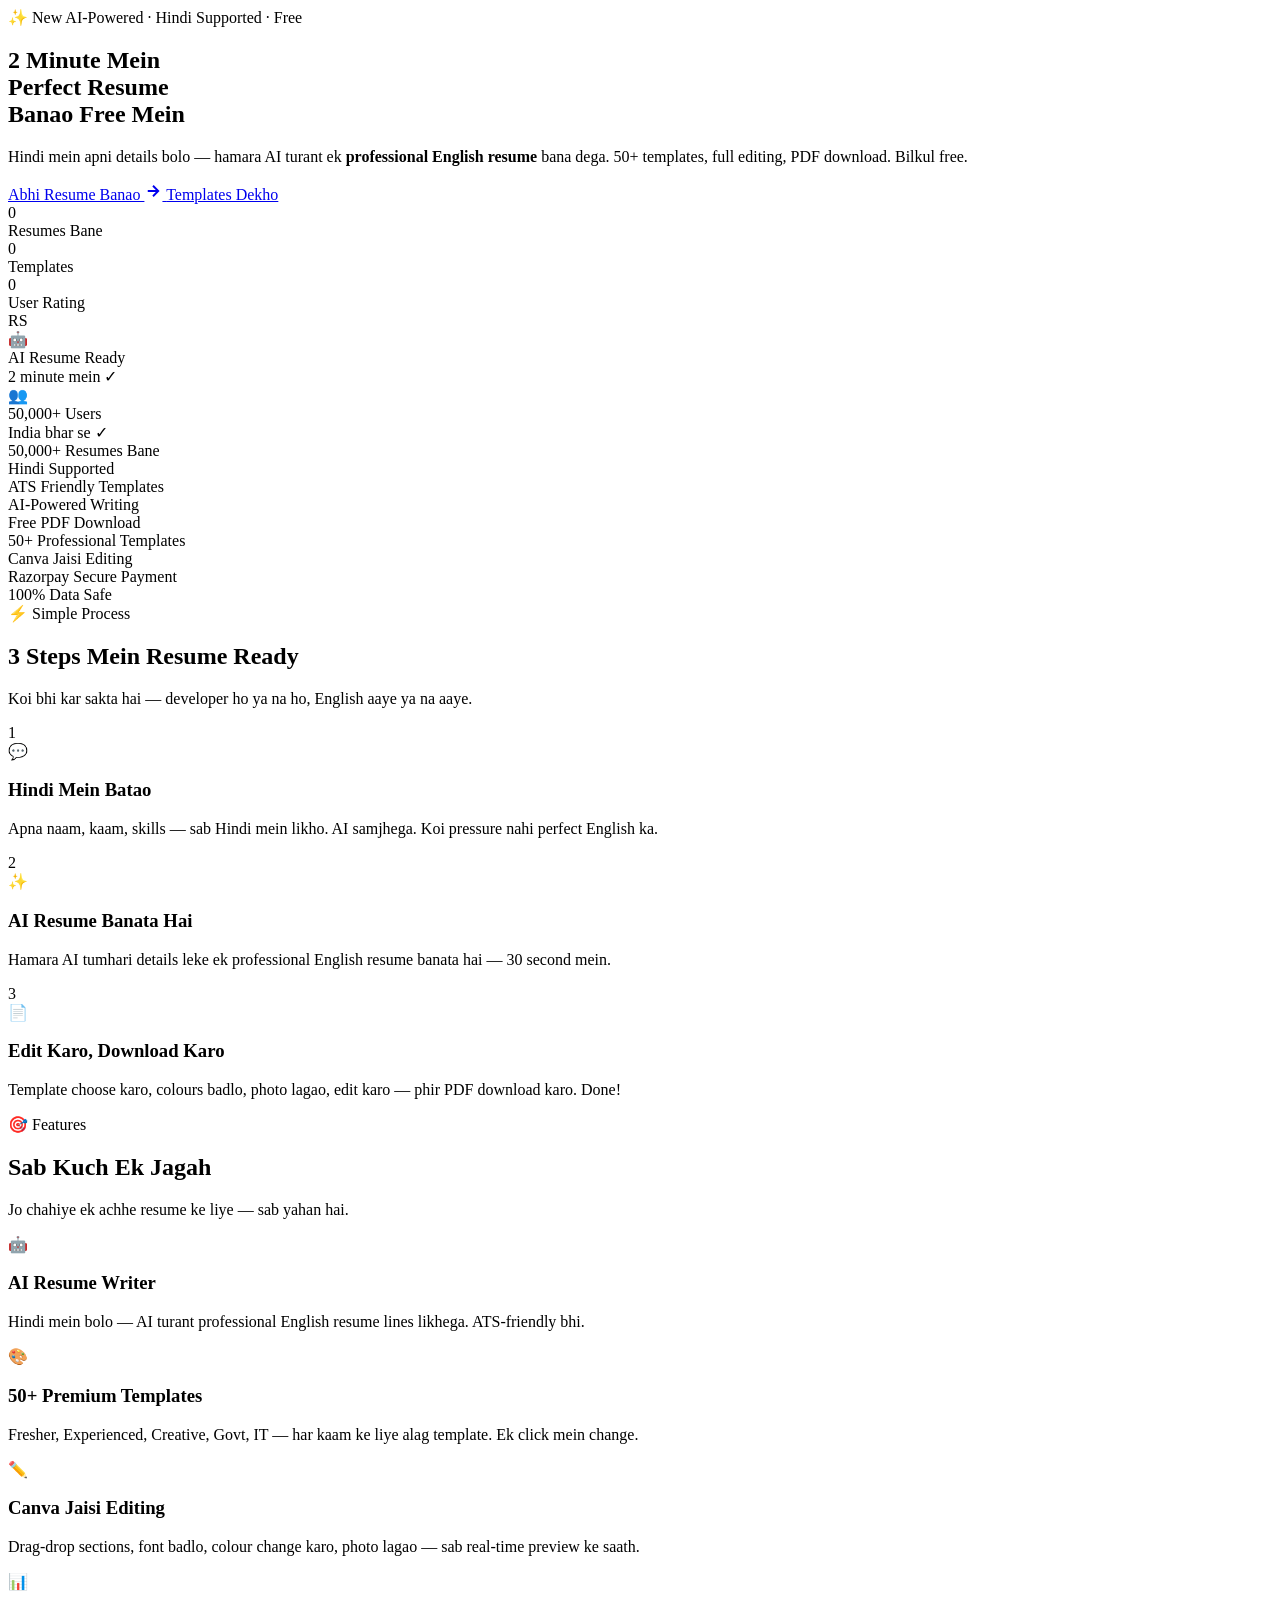
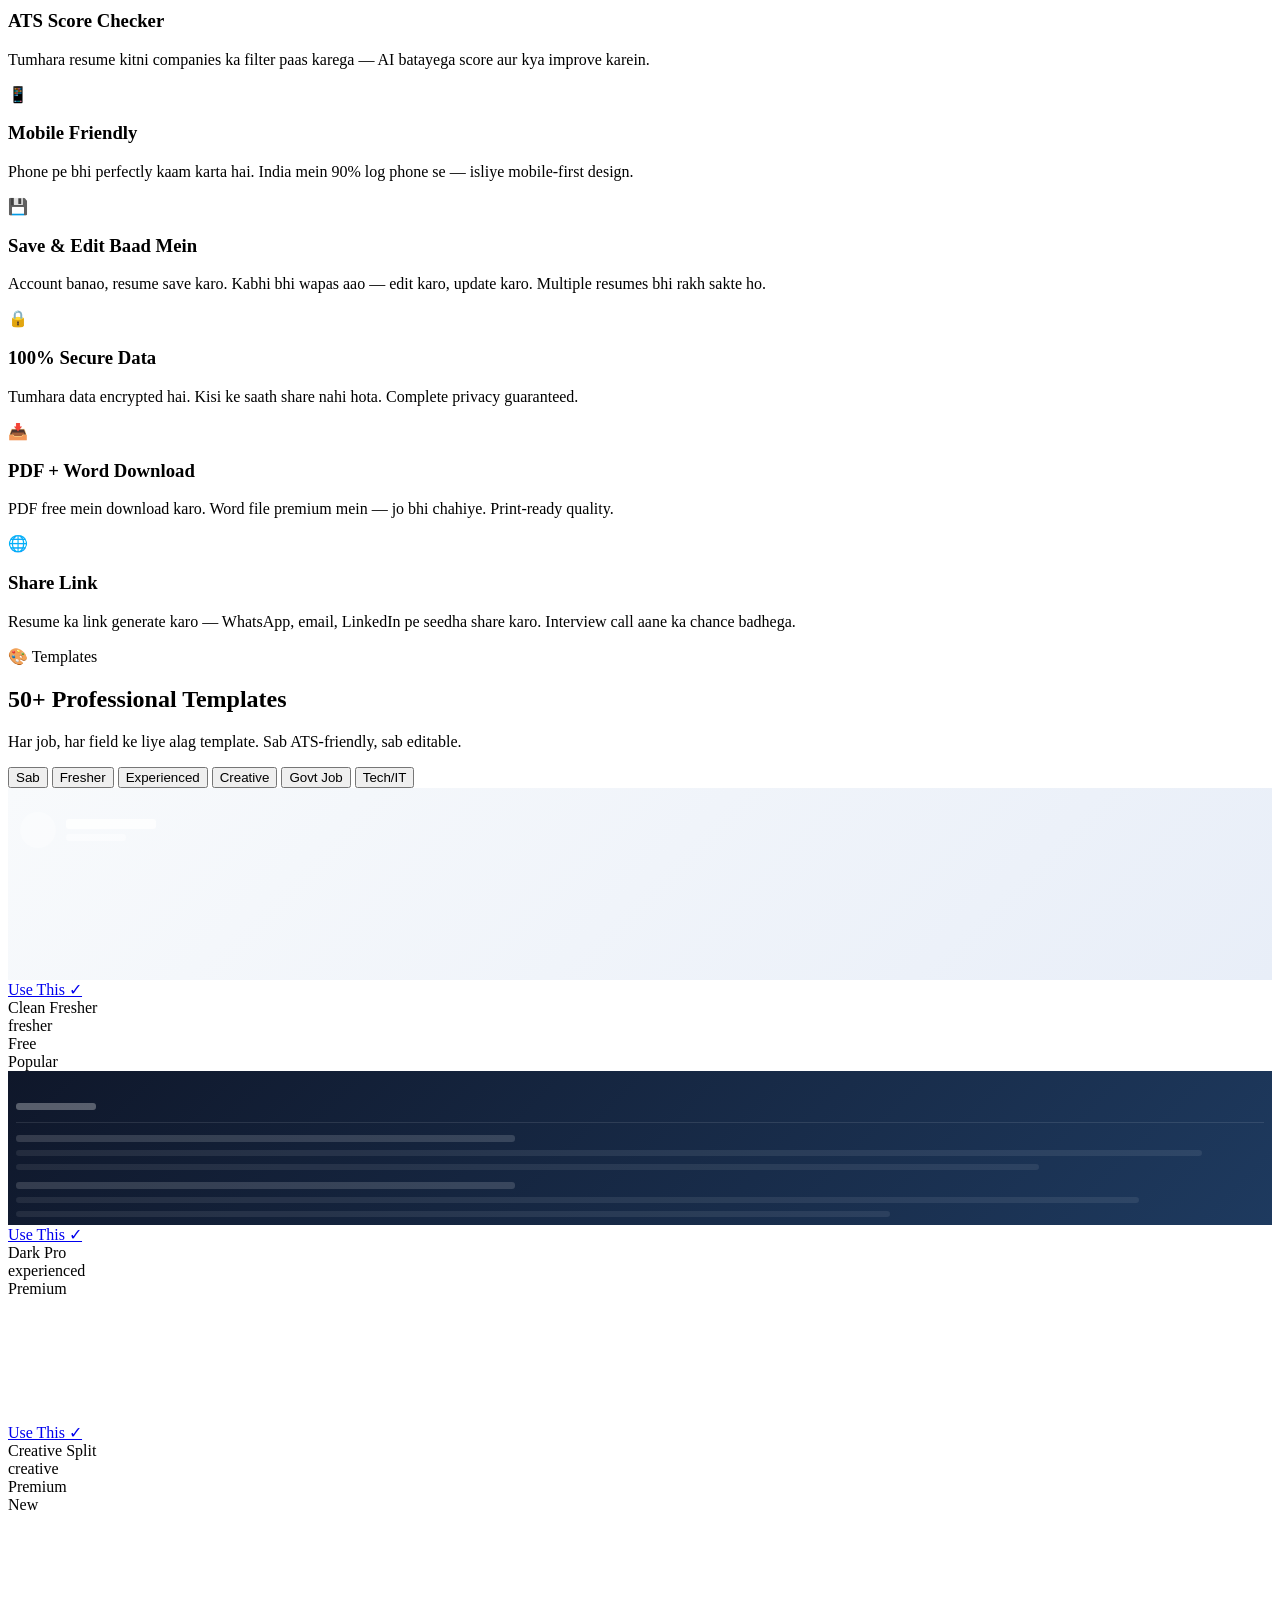
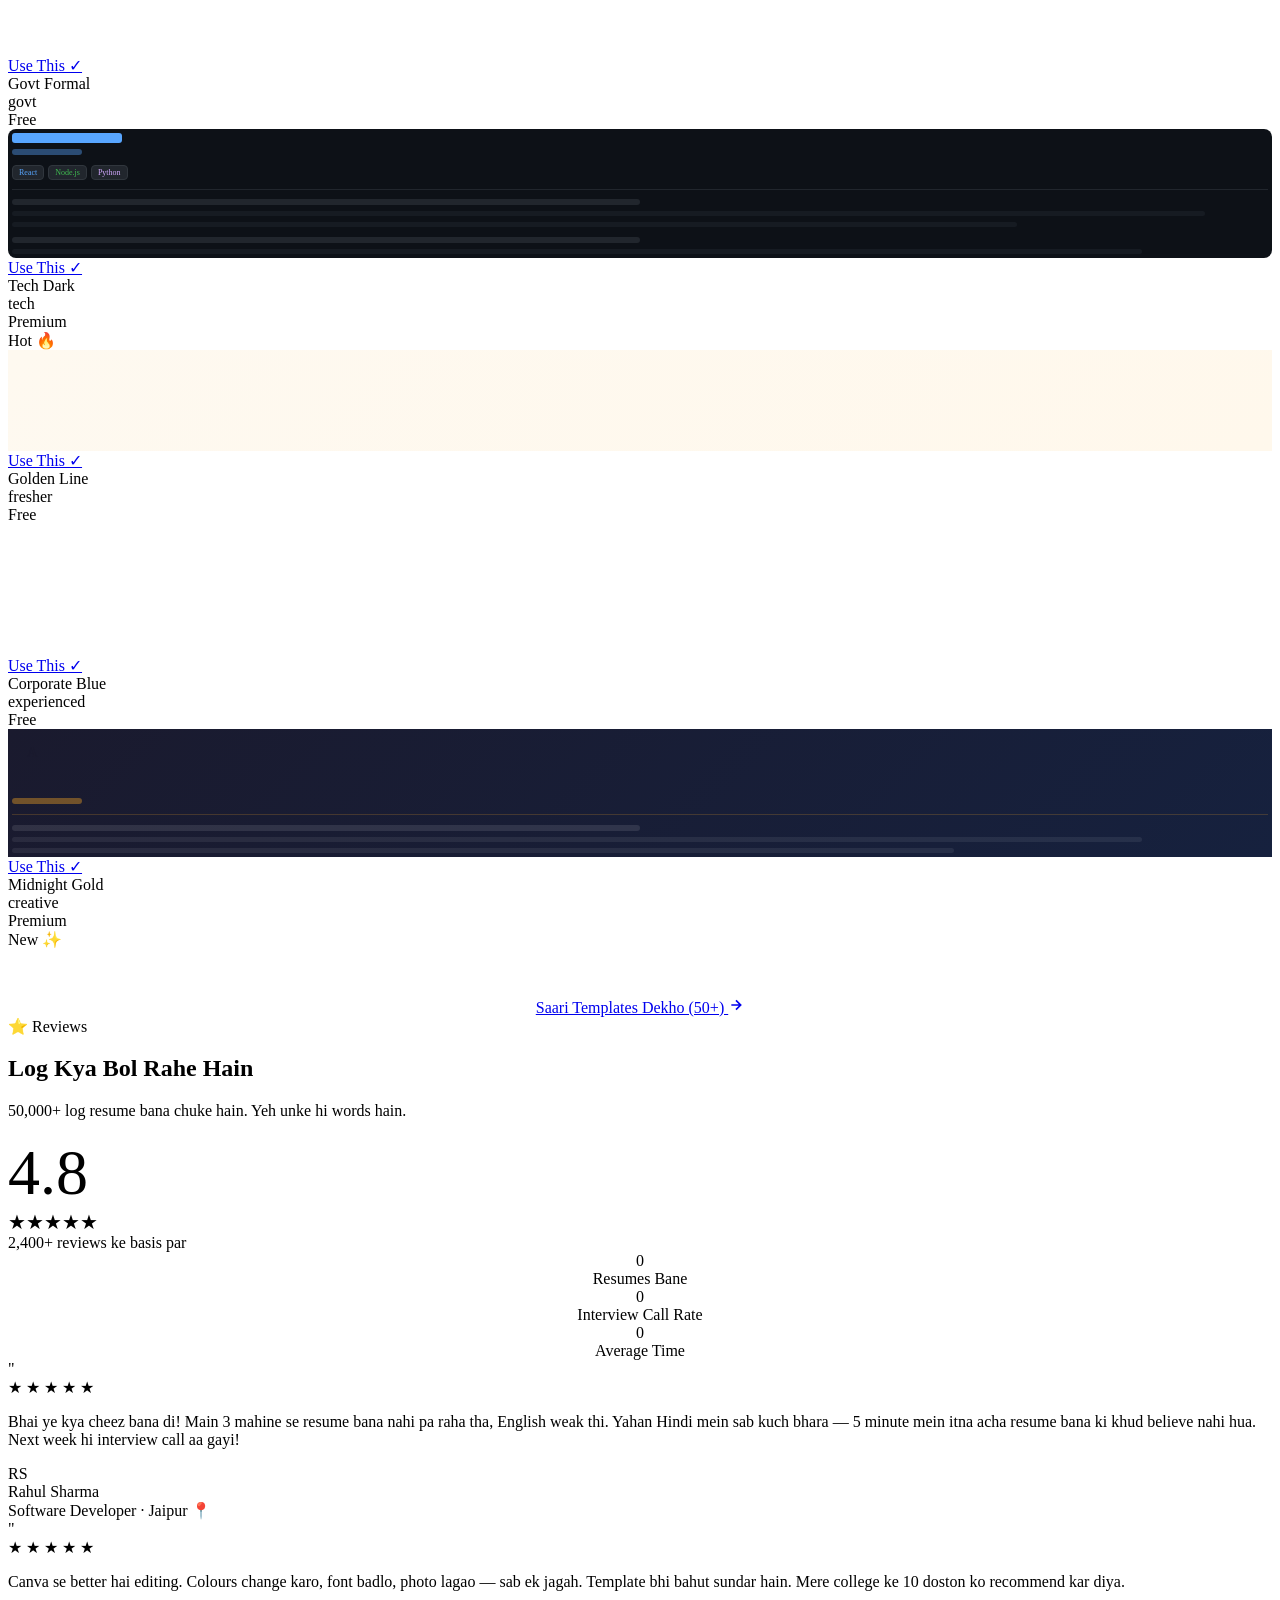
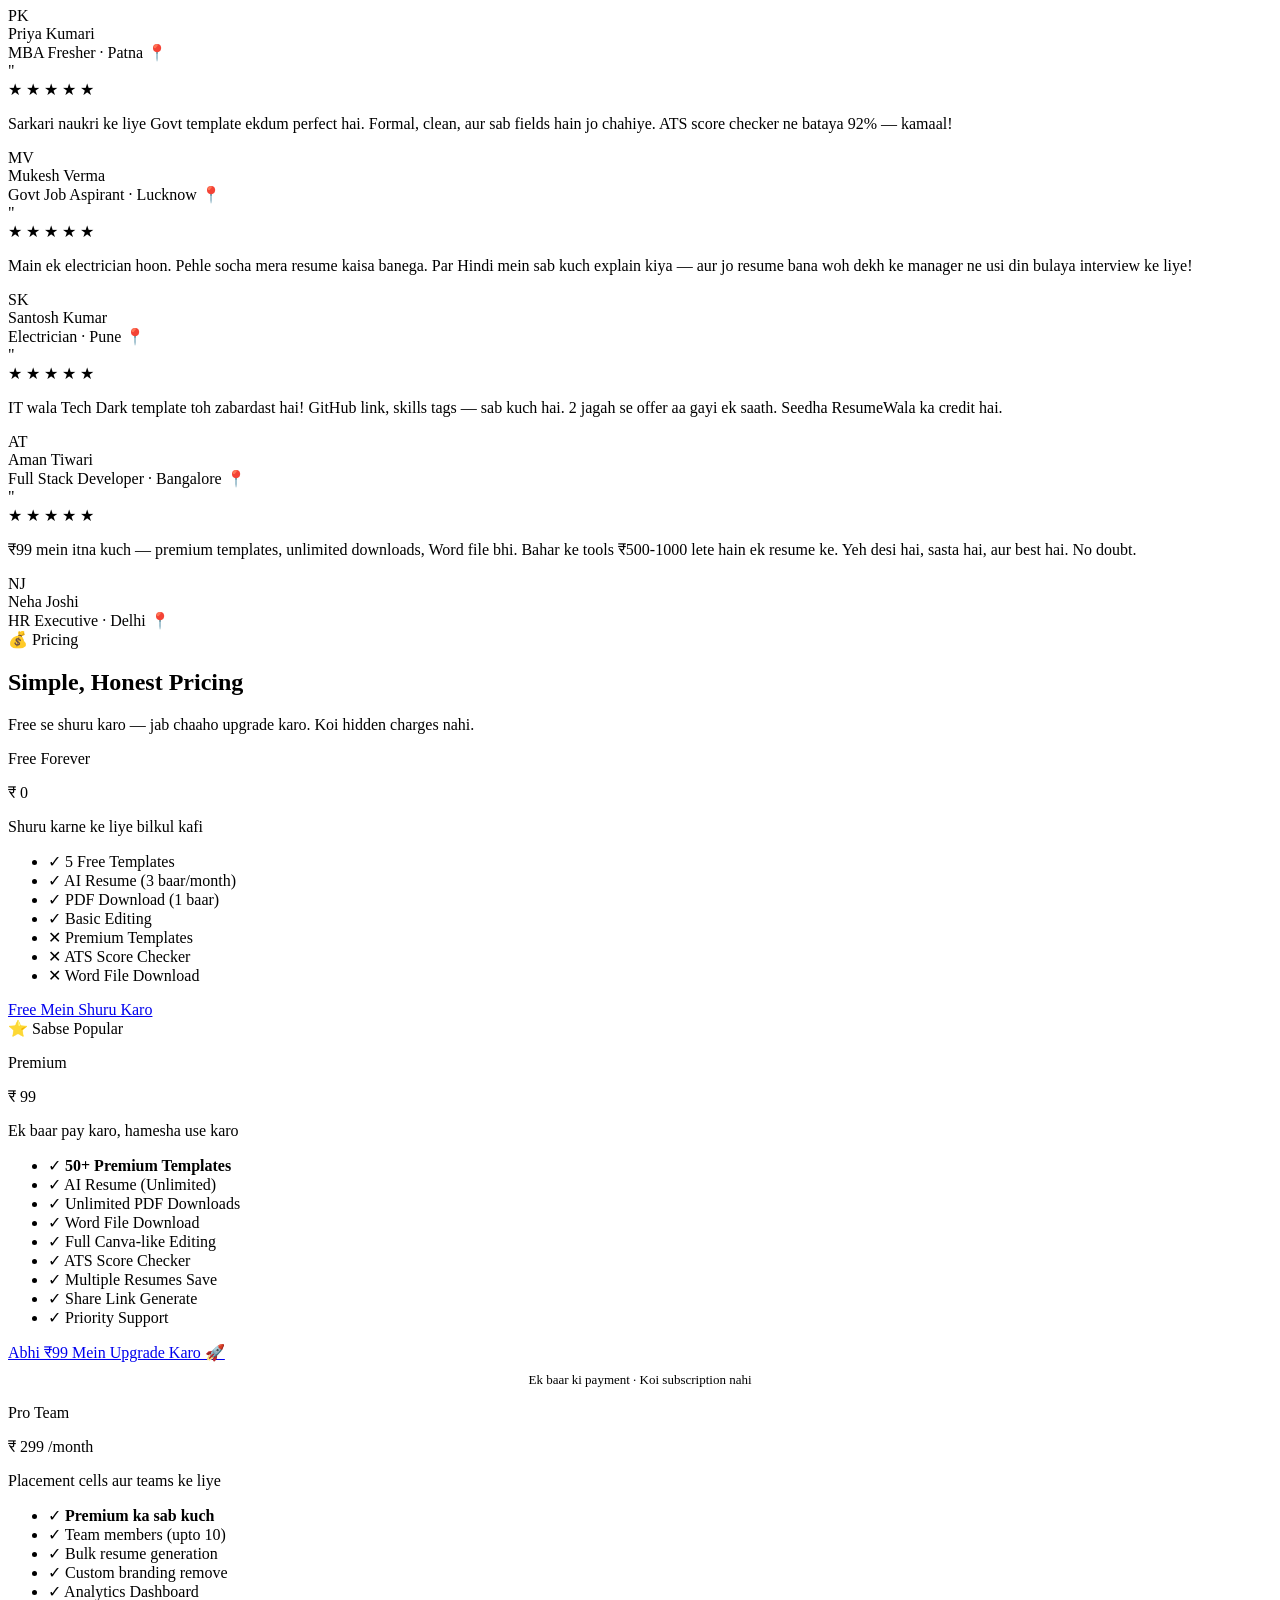
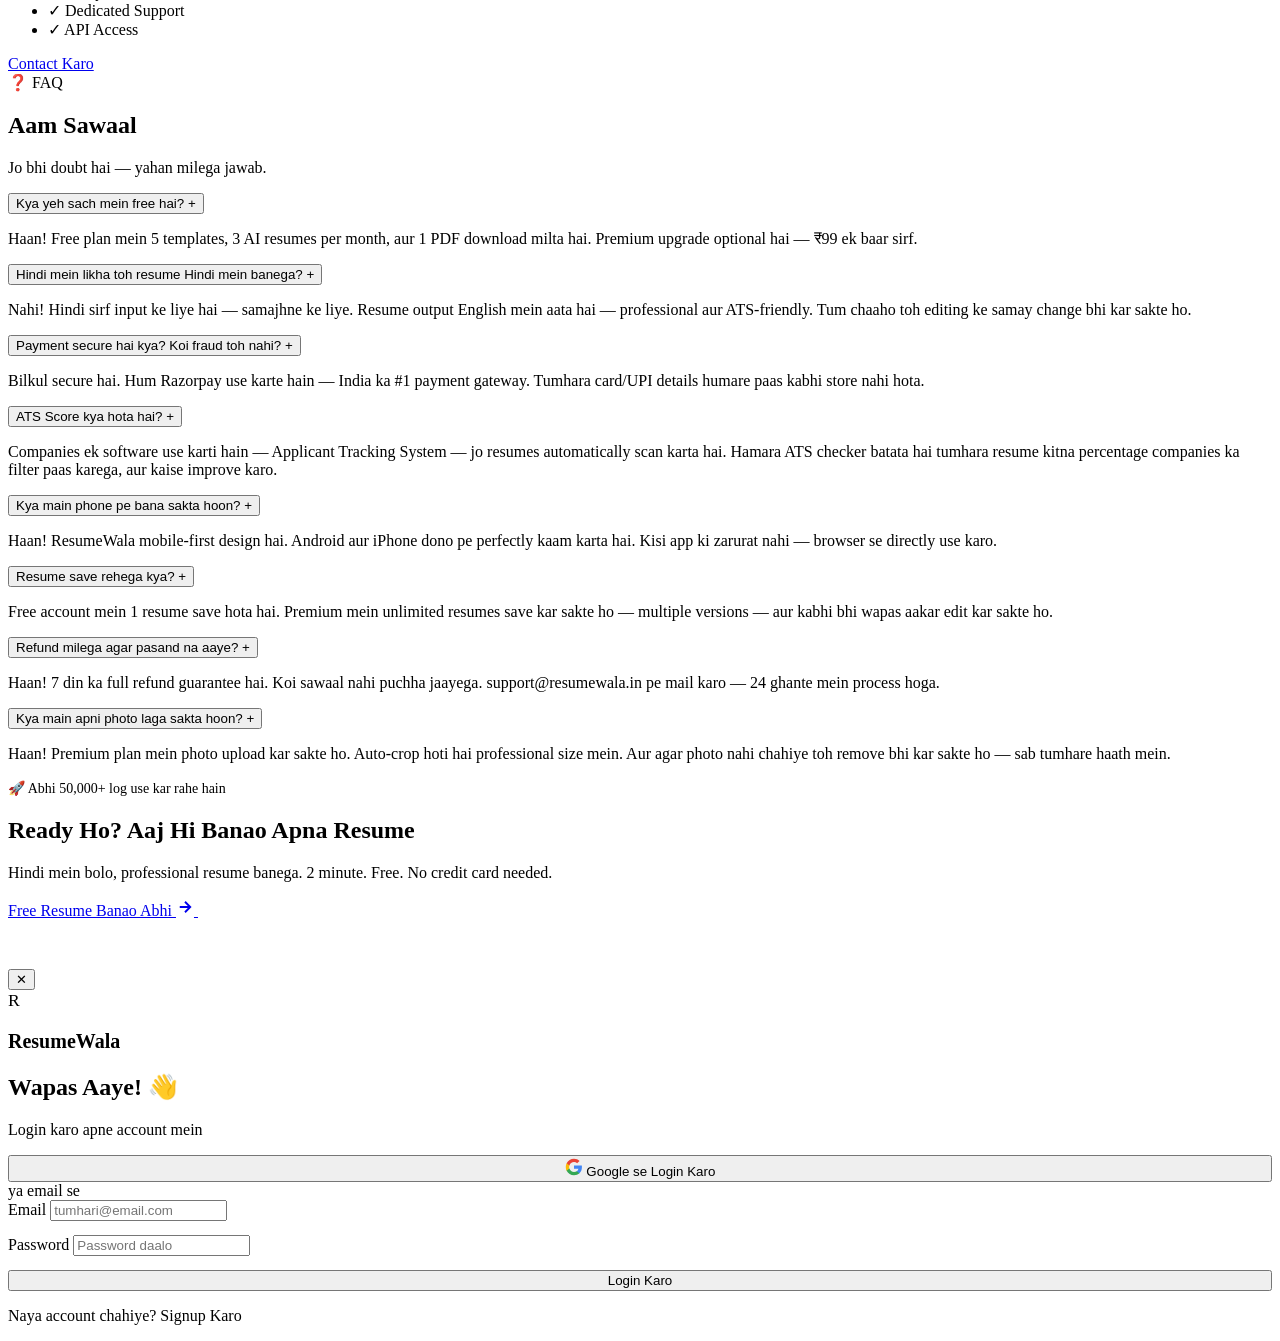
==== index.html @ 10a41131 "Add files via upload" ====
<!DOCTYPE html>
<html lang="hi">
<head>
  <meta charset="UTF-8" />
  <meta name="viewport" content="width=device-width, initial-scale=1.0" />
  <meta name="description"
    content="ResumeWala — India ka #1 AI Resume Builder. Hindi mein bolo, professional English resume banega. 2 minute mein free resume banao. 50+ templates, full editing, PDF download." />
  <meta name="keywords"
    content="resume builder india, hindi resume, free resume maker, AI resume, naukri resume, resume templates india" />
  <meta property="og:title"       content="ResumeWala — 2 Minute Mein Perfect Resume" />
  <meta property="og:description" content="Hindi mein bolo, English mein resume banega. Free. Fast. Professional." />
  <meta property="og:type"        content="website" />
  <title>ResumeWala — 2 Minute Mein Perfect Resume Banao | AI Resume Builder India</title>

  <!-- Favicon -->
  <link rel="icon" type="image/svg+xml" href="data:image/svg+xml,
    <svg xmlns='http://www.w3.org/2000/svg' viewBox='0 0 32 32'>
      <rect width='32' height='32' rx='8' fill='%231B3A6B'/>
      <text x='16' y='23' text-anchor='middle' fill='white'
        font-family='sans-serif' font-weight='900' font-size='18'>R</text>
    </svg>" />

  <!-- Stylesheets -->
  <link rel="stylesheet" href="assets/css/style.css" />
  <link rel="stylesheet" href="assets/css/animations.css" />
</head>

<body>

  <!-- ═══════ NAVBAR (auto-injected) ═══════ -->
  <script src="components/nav.js"></script>

  <!-- ═══════════════════════════════════════════════════════
       HERO SECTION
  ═══════════════════════════════════════════════════════ -->
  <section class="hero" id="hero">
    <div class="hero-grid"></div>
    <div class="hero-blob hero-blob-1"></div>
    <div class="hero-blob hero-blob-2"></div>

    <div class="hero-inner">

      <!-- Left — Content -->
      <div class="hero-content">

        <div class="hero-eyebrow">
          <span class="hero-eyebrow-badge">✨ New</span>
          <span class="hero-eyebrow-text">AI-Powered · Hindi Supported · Free</span>
        </div>

        <h1 class="hero-title">
          2 Minute Mein<br/>
          <span class="line-gold">Perfect Resume</span><br/>
          Banao Free Mein
        </h1>

        <p class="hero-desc">
          Hindi mein apni details bolo — hamara AI turant ek
          <strong>professional English resume</strong> bana dega.
          50+ templates, full editing, PDF download. Bilkul free.
        </p>

        <div class="hero-cta">
          <a href="editor.html" class="btn btn-gold btn-xl btn-shine hover-arrow">
            Abhi Resume Banao
            <svg width="18" height="18" fill="none" stroke="currentColor" stroke-width="2.5"
                 viewBox="0 0 24 24"><path d="M5 12h14M12 5l7 7-7 7"/></svg>
          </a>
          <a href="templates.html" class="btn btn-ghost btn-xl">
            Templates Dekho
          </a>
        </div>

        <!-- Stats -->
        <div class="hero-stats">
          <div>
            <div class="hero-stat-num">
              <span data-count="50000" data-suffix="+">0</span>
            </div>
            <div class="hero-stat-label">Resumes Bane</div>
          </div>
          <div class="hero-stat-divider"></div>
          <div>
            <div class="hero-stat-num">
              <span data-count="50" data-suffix="+">0</span>
            </div>
            <div class="hero-stat-label">Templates</div>
          </div>
          <div class="hero-stat-divider"></div>
          <div>
            <div class="hero-stat-num">
              <span data-count="4" data-suffix=".8⭐">0</span>
            </div>
            <div class="hero-stat-label">User Rating</div>
          </div>
        </div>
      </div>

      <!-- Right — Visual -->
      <div class="hero-visual">

        <!-- Resume Mockup -->
        <div class="hero-resume-mock">
          <div class="hero-resume-header">
            <div class="hero-resume-avatar">RS</div>
            <div>
              <div class="hero-resume-name"></div>
              <div class="hero-resume-role"></div>
            </div>
          </div>
          <div class="hero-resume-body">
            <div class="resume-line-group">
              <div class="resume-line-title"></div>
              <div class="resume-line"></div>
              <div class="resume-line"></div>
            </div>
            <div class="resume-line-group">
              <div class="resume-line-title"></div>
              <div class="resume-line"></div>
              <div class="resume-line"></div>
              <div class="resume-line"></div>
            </div>
            <div class="resume-line-group">
              <div class="resume-line-title"></div>
              <div class="resume-line"></div>
              <div class="resume-line"></div>
            </div>
          </div>
        </div>

        <!-- Floating badges -->
        <div class="hero-float-badge float-badge-ai">
          <div class="badge-icon" style="background:var(--brand-xlight)">🤖</div>
          <div>
            <div class="badge-text">AI Resume Ready</div>
            <div class="badge-sub">2 minute mein ✓</div>
          </div>
        </div>

        <div class="hero-float-badge float-badge-users">
          <div class="badge-icon" style="background:var(--gold-xlight)">👥</div>
          <div>
            <div class="badge-text">50,000+ Users</div>
            <div class="badge-sub">India bhar se ✓</div>
          </div>
        </div>

      </div>
    </div>
  </section>

  <!-- ═══════════════════════════════════════════════════════
       MARQUEE — trust strip
  ═══════════════════════════════════════════════════════ -->
  <div class="marquee-section">
    <div class="marquee-track">
      <div class="marquee-item"><span class="marquee-dot"></span>50,000+ Resumes Bane</div>
      <div class="marquee-item"><span class="marquee-dot"></span>Hindi Supported</div>
      <div class="marquee-item"><span class="marquee-dot"></span>ATS Friendly Templates</div>
      <div class="marquee-item"><span class="marquee-dot"></span>AI-Powered Writing</div>
      <div class="marquee-item"><span class="marquee-dot"></span>Free PDF Download</div>
      <div class="marquee-item"><span class="marquee-dot"></span>50+ Professional Templates</div>
      <div class="marquee-item"><span class="marquee-dot"></span>Canva Jaisi Editing</div>
      <div class="marquee-item"><span class="marquee-dot"></span>Razorpay Secure Payment</div>
      <div class="marquee-item"><span class="marquee-dot"></span>100% Data Safe</div>
    </div>
  </div>

  <!-- ═══════════════════════════════════════════════════════
       HOW IT WORKS
  ═══════════════════════════════════════════════════════ -->
  <section class="how-it-works section" id="how-it-works">
    <div class="container">

      <div class="section-header" data-reveal="up">
        <span class="eyebrow">⚡ Simple Process</span>
        <h2>3 Steps Mein Resume Ready</h2>
        <p>Koi bhi kar sakta hai — developer ho ya na ho, English aaye ya na aaye.</p>
      </div>

      <div class="steps-grid" data-stagger>

        <div class="step-card">
          <div class="step-num">1</div>
          <div class="step-icon">💬</div>
          <h3 class="step-title">Hindi Mein Batao</h3>
          <p class="step-desc">
            Apna naam, kaam, skills — sab Hindi mein likho.
            AI samjhega. Koi pressure nahi perfect English ka.
          </p>
        </div>

        <div class="step-card">
          <div class="step-num">2</div>
          <div class="step-icon">✨</div>
          <h3 class="step-title">AI Resume Banata Hai</h3>
          <p class="step-desc">
            Hamara AI tumhari details leke ek
            professional English resume banata hai —
            30 second mein.
          </p>
        </div>

        <div class="step-card">
          <div class="step-num">3</div>
          <div class="step-icon">📄</div>
          <h3 class="step-title">Edit Karo, Download Karo</h3>
          <p class="step-desc">
            Template choose karo, colours badlo, photo lagao,
            edit karo — phir PDF download karo. Done!
          </p>
        </div>

      </div>

    </div>
  </section>

  <!-- ═══════════════════════════════════════════════════════
       FEATURES
  ═══════════════════════════════════════════════════════ -->
  <section class="features section" id="features">
    <div class="container">

      <div class="section-header" data-reveal="up">
        <span class="eyebrow">🎯 Features</span>
        <h2>Sab Kuch Ek Jagah</h2>
        <p>Jo chahiye ek achhe resume ke liye — sab yahan hai.</p>
      </div>

      <div class="grid-3" data-stagger>

        <div class="feature-card">
          <div class="feature-icon">🤖</div>
          <h3 class="feature-title">AI Resume Writer</h3>
          <p class="feature-desc">
            Hindi mein bolo — AI turant professional
            English resume lines likhega. ATS-friendly bhi.
          </p>
        </div>

        <div class="feature-card">
          <div class="feature-icon">🎨</div>
          <h3 class="feature-title">50+ Premium Templates</h3>
          <p class="feature-desc">
            Fresher, Experienced, Creative, Govt, IT —
            har kaam ke liye alag template. Ek click mein change.
          </p>
        </div>

        <div class="feature-card">
          <div class="feature-icon">✏️</div>
          <h3 class="feature-title">Canva Jaisi Editing</h3>
          <p class="feature-desc">
            Drag-drop sections, font badlo, colour change karo,
            photo lagao — sab real-time preview ke saath.
          </p>
        </div>

        <div class="feature-card">
          <div class="feature-icon">📊</div>
          <h3 class="feature-title">ATS Score Checker</h3>
          <p class="feature-desc">
            Tumhara resume kitni companies ka filter paas karega —
            AI batayega score aur kya improve karein.
          </p>
        </div>

        <div class="feature-card">
          <div class="feature-icon">📱</div>
          <h3 class="feature-title">Mobile Friendly</h3>
          <p class="feature-desc">
            Phone pe bhi perfectly kaam karta hai.
            India mein 90% log phone se — isliye mobile-first design.
          </p>
        </div>

        <div class="feature-card">
          <div class="feature-icon">💾</div>
          <h3 class="feature-title">Save & Edit Baad Mein</h3>
          <p class="feature-desc">
            Account banao, resume save karo.
            Kabhi bhi wapas aao — edit karo, update karo.
            Multiple resumes bhi rakh sakte ho.
          </p>
        </div>

        <div class="feature-card">
          <div class="feature-icon">🔒</div>
          <h3 class="feature-title">100% Secure Data</h3>
          <p class="feature-desc">
            Tumhara data encrypted hai.
            Kisi ke saath share nahi hota.
            Complete privacy guaranteed.
          </p>
        </div>

        <div class="feature-card">
          <div class="feature-icon">📥</div>
          <h3 class="feature-title">PDF + Word Download</h3>
          <p class="feature-desc">
            PDF free mein download karo.
            Word file premium mein — jo bhi chahiye.
            Print-ready quality.
          </p>
        </div>

        <div class="feature-card">
          <div class="feature-icon">🌐</div>
          <h3 class="feature-title">Share Link</h3>
          <p class="feature-desc">
            Resume ka link generate karo —
            WhatsApp, email, LinkedIn pe seedha
            share karo. Interview call aane ka chance badhega.
          </p>
        </div>

      </div>

    </div>
  </section>

  <!-- ═══════════════════════════════════════════════════════
       TEMPLATES PREVIEW
  ═══════════════════════════════════════════════════════ -->
  <section class="templates-section section" id="templates">
    <div class="container">

      <div class="section-header" data-reveal="up">
        <span class="eyebrow">🎨 Templates</span>
        <h2>50+ Professional Templates</h2>
        <p>Har job, har field ke liye alag template. Sab ATS-friendly, sab editable.</p>
      </div>

      <!-- Filter tabs -->
      <div class="templates-tabs" data-reveal="up">
        <button class="templates-tab active" data-filter="all">Sab</button>
        <button class="templates-tab" data-filter="fresher">Fresher</button>
        <button class="templates-tab" data-filter="experienced">Experienced</button>
        <button class="templates-tab" data-filter="creative">Creative</button>
        <button class="templates-tab" data-filter="govt">Govt Job</button>
        <button class="templates-tab" data-filter="tech">Tech/IT</button>
      </div>

      <!-- Templates grid -->
      <div class="templates-grid" data-stagger id="templates-grid">

        <!-- Template 1 -->
        <div class="template-card" data-category="fresher">
          <div class="template-thumb">
            <div class="template-thumb-inner" style="background:linear-gradient(135deg,#f8fafc,#e8eef8)">
              <div style="background:var(--brand);height:60px;border-radius:8px;display:flex;align-items:center;padding:12px;gap:10px;margin-bottom:12px">
                <div style="width:36px;height:36px;border-radius:50%;background:rgba(255,255,255,0.3)"></div>
                <div>
                  <div style="height:10px;width:90px;background:rgba(255,255,255,0.8);border-radius:3px;margin-bottom:5px"></div>
                  <div style="height:7px;width:60px;background:rgba(255,255,255,0.4);border-radius:3px"></div>
                </div>
              </div>
              <div style="display:flex;flex-direction:column;gap:8px">
                <div style="height:7px;background:var(--border);border-radius:3px;width:40%;"></div>
                <div style="height:6px;background:var(--bg-2);border-radius:3px;width:95%"></div>
                <div style="height:6px;background:var(--bg-2);border-radius:3px;width:80%"></div>
                <div style="height:7px;background:var(--border);border-radius:3px;width:40%;margin-top:4px"></div>
                <div style="height:6px;background:var(--bg-2);border-radius:3px;width:90%"></div>
                <div style="height:6px;background:var(--bg-2);border-radius:3px;width:75%"></div>
                <div style="height:6px;background:var(--bg-2);border-radius:3px;width:85%"></div>
              </div>
            </div>
            <div class="template-overlay">
              <a href="editor.html?template=fresher-clean" class="btn btn-gold btn-sm">
                Use This ✓
              </a>
            </div>
          </div>
          <div class="template-footer">
            <div>
              <div class="template-name">Clean Fresher</div>
              <div class="template-category">fresher</div>
            </div>
            <span class="badge badge-success">Free</span>
          </div>
          <span class="template-badge badge badge-new">Popular</span>
        </div>

        <!-- Template 2 -->
        <div class="template-card" data-category="experienced">
          <div class="template-thumb">
            <div class="template-thumb-inner" style="background:linear-gradient(135deg,#0f172a,#1e3a5f)">
              <div style="padding:8px;display:flex;flex-direction:column;gap:8px">
                <div style="height:12px;width:110px;background:var(--gold);border-radius:3px;margin-bottom:4px"></div>
                <div style="height:7px;width:80px;background:rgba(255,255,255,0.3);border-radius:3px"></div>
                <div style="height:1px;background:rgba(255,255,255,0.1);margin:4px 0"></div>
                <div style="height:7px;background:rgba(255,255,255,0.15);border-radius:3px;width:40%"></div>
                <div style="height:6px;background:rgba(255,255,255,0.08);border-radius:3px;width:95%"></div>
                <div style="height:6px;background:rgba(255,255,255,0.08);border-radius:3px;width:82%"></div>
                <div style="height:7px;background:rgba(255,255,255,0.15);border-radius:3px;width:40%;margin-top:4px"></div>
                <div style="height:6px;background:rgba(255,255,255,0.08);border-radius:3px;width:90%"></div>
                <div style="height:6px;background:rgba(255,255,255,0.08);border-radius:3px;width:70%"></div>
              </div>
            </div>
            <div class="template-overlay">
              <a href="editor.html?template=dark-pro" class="btn btn-gold btn-sm">
                Use This ✓
              </a>
            </div>
          </div>
          <div class="template-footer">
            <div>
              <div class="template-name">Dark Pro</div>
              <div class="template-category">experienced</div>
            </div>
            <span class="badge badge-gold">Premium</span>
          </div>
        </div>

        <!-- Template 3 -->
        <div class="template-card" data-category="creative">
          <div class="template-thumb">
            <div class="template-thumb-inner" style="background:#fff;display:flex;gap:8px">
              <div style="width:35%;background:linear-gradient(180deg,var(--gold),var(--gold-dark));border-radius:6px;padding:8px;display:flex;flex-direction:column;gap:6px">
                <div style="width:40px;height:40px;border-radius:50%;background:rgba(255,255,255,0.3);margin-bottom:4px"></div>
                <div style="height:6px;background:rgba(255,255,255,0.6);border-radius:3px;width:80%"></div>
                <div style="height:6px;background:rgba(255,255,255,0.4);border-radius:3px;width:60%"></div>
                <div style="height:5px;background:rgba(255,255,255,0.3);border-radius:3px;width:90%;margin-top:8px"></div>
                <div style="height:5px;background:rgba(255,255,255,0.3);border-radius:3px;width:70%"></div>
                <div style="height:5px;background:rgba(255,255,255,0.3);border-radius:3px;width:80%"></div>
              </div>
              <div style="flex:1;padding:8px;display:flex;flex-direction:column;gap:6px">
                <div style="height:7px;background:var(--border);border-radius:3px;width:50%"></div>
                <div style="height:5px;background:var(--bg-2);border-radius:3px;width:95%"></div>
                <div style="height:5px;background:var(--bg-2);border-radius:3px;width:80%"></div>
                <div style="height:7px;background:var(--border);border-radius:3px;width:50%;margin-top:4px"></div>
                <div style="height:5px;background:var(--bg-2);border-radius:3px;width:90%"></div>
                <div style="height:5px;background:var(--bg-2);border-radius:3px;width:65%"></div>
              </div>
            </div>
            <div class="template-overlay">
              <a href="editor.html?template=creative-split" class="btn btn-gold btn-sm">
                Use This ✓
              </a>
            </div>
          </div>
          <div class="template-footer">
            <div>
              <div class="template-name">Creative Split</div>
              <div class="template-category">creative</div>
            </div>
            <span class="badge badge-gold">Premium</span>
          </div>
          <span class="template-badge badge badge-new">New</span>
        </div>

        <!-- Template 4 -->
        <div class="template-card" data-category="govt">
          <div class="template-thumb">
            <div class="template-thumb-inner" style="background:#fff">
              <div style="border:2px solid var(--brand);border-radius:6px;padding:8px;height:100%;display:flex;flex-direction:column;gap:6px">
                <div style="text-align:center;border-bottom:1px solid var(--border);padding-bottom:6px;margin-bottom:4px">
                  <div style="height:10px;width:100px;background:var(--brand);border-radius:3px;margin:0 auto 5px"></div>
                  <div style="height:7px;width:70px;background:var(--border);border-radius:3px;margin:0 auto"></div>
                </div>
                <div style="display:flex;gap:60px">
                  <div style="display:flex;flex-direction:column;gap:5px;flex:1">
                    <div style="height:6px;background:var(--border);border-radius:3px;width:60%"></div>
                    <div style="height:5px;background:var(--bg-2);border-radius:3px"></div>
                    <div style="height:5px;background:var(--bg-2);border-radius:3px;width:85%"></div>
                  </div>
                  <div style="width:40px;height:50px;background:var(--bg-2);border-radius:4px;border:1px solid var(--border)"></div>
                </div>
                <div style="height:6px;background:var(--border);border-radius:3px;width:60%;margin-top:4px"></div>
                <div style="height:5px;background:var(--bg-2);border-radius:3px"></div>
                <div style="height:5px;background:var(--bg-2);border-radius:3px;width:90%"></div>
              </div>
            </div>
            <div class="template-overlay">
              <a href="editor.html?template=govt-formal" class="btn btn-gold btn-sm">
                Use This ✓
              </a>
            </div>
          </div>
          <div class="template-footer">
            <div>
              <div class="template-name">Govt Formal</div>
              <div class="template-category">govt</div>
            </div>
            <span class="badge badge-success">Free</span>
          </div>
        </div>

        <!-- Template 5 -->
        <div class="template-card" data-category="tech">
          <div class="template-thumb">
            <div class="template-thumb-inner" style="background:#0d1117;border-radius:8px">
              <div style="display:flex;flex-direction:column;gap:6px;padding:4px">
                <div style="height:10px;width:110px;background:#58a6ff;border-radius:3px"></div>
                <div style="height:6px;width:70px;background:rgba(88,166,255,0.4);border-radius:3px"></div>
                <div style="display:flex;gap:4px;margin-top:4px;flex-wrap:wrap">
                  <span style="background:#21262d;color:#58a6ff;font-size:8px;padding:2px 6px;border-radius:4px;border:1px solid #30363d">React</span>
                  <span style="background:#21262d;color:#3fb950;font-size:8px;padding:2px 6px;border-radius:4px;border:1px solid #30363d">Node.js</span>
                  <span style="background:#21262d;color:#d2a8ff;font-size:8px;padding:2px 6px;border-radius:4px;border:1px solid #30363d">Python</span>
                </div>
                <div style="height:1px;background:#21262d;margin:3px 0"></div>
                <div style="height:6px;background:#21262d;border-radius:3px;width:50%"></div>
                <div style="height:5px;background:#161b22;border-radius:3px;width:95%"></div>
                <div style="height:5px;background:#161b22;border-radius:3px;width:80%"></div>
                <div style="height:6px;background:#21262d;border-radius:3px;width:50%;margin-top:4px"></div>
                <div style="height:5px;background:#161b22;border-radius:3px;width:90%"></div>
              </div>
            </div>
            <div class="template-overlay">
              <a href="editor.html?template=tech-dark" class="btn btn-gold btn-sm">
                Use This ✓
              </a>
            </div>
          </div>
          <div class="template-footer">
            <div>
              <div class="template-name">Tech Dark</div>
              <div class="template-category">tech</div>
            </div>
            <span class="badge badge-gold">Premium</span>
          </div>
          <span class="template-badge badge badge-new">Hot 🔥</span>
        </div>

        <!-- Template 6 -->
        <div class="template-card" data-category="fresher">
          <div class="template-thumb">
            <div class="template-thumb-inner" style="background:linear-gradient(135deg,#fef9f0,#fff8ec)">
              <div style="border-left:3px solid var(--gold);padding-left:10px;margin-bottom:10px">
                <div style="height:11px;width:100px;background:var(--brand);border-radius:3px;margin-bottom:5px"></div>
                <div style="height:7px;width:65px;background:var(--gold);border-radius:3px"></div>
              </div>
              <div style="display:flex;flex-direction:column;gap:6px">
                <div style="height:7px;background:var(--gold);border-radius:3px;width:40%"></div>
                <div style="height:5px;background:var(--border);border-radius:3px;width:95%"></div>
                <div style="height:5px;background:var(--border);border-radius:3px;width:78%"></div>
                <div style="height:7px;background:var(--gold);border-radius:3px;width:40%;margin-top:4px"></div>
                <div style="height:5px;background:var(--border);border-radius:3px;width:90%"></div>
                <div style="height:5px;background:var(--border);border-radius:3px;width:72%"></div>
              </div>
            </div>
            <div class="template-overlay">
              <a href="editor.html?template=golden-line" class="btn btn-gold btn-sm">
                Use This ✓
              </a>
            </div>
          </div>
          <div class="template-footer">
            <div>
              <div class="template-name">Golden Line</div>
              <div class="template-category">fresher</div>
            </div>
            <span class="badge badge-success">Free</span>
          </div>
        </div>

        <!-- Template 7 -->
        <div class="template-card" data-category="experienced">
          <div class="template-thumb">
            <div class="template-thumb-inner" style="background:#fff">
              <div style="background:linear-gradient(90deg,var(--brand-dark),var(--brand-light));height:45px;border-radius:6px;display:flex;align-items:flex-end;padding:8px;margin-bottom:10px">
                <div>
                  <div style="height:9px;width:100px;background:rgba(255,255,255,0.9);border-radius:3px;margin-bottom:4px"></div>
                  <div style="height:6px;width:65px;background:rgba(255,255,255,0.4);border-radius:3px"></div>
                </div>
              </div>
              <div style="display:flex;flex-direction:column;gap:5px">
                <div style="height:6px;background:var(--brand-xlight);border-radius:3px;width:45%"></div>
                <div style="height:5px;background:var(--bg-2);border-radius:3px;width:100%"></div>
                <div style="height:5px;background:var(--bg-2);border-radius:3px;width:82%"></div>
                <div style="height:6px;background:var(--brand-xlight);border-radius:3px;width:45%;margin-top:4px"></div>
                <div style="height:5px;background:var(--bg-2);border-radius:3px;width:95%"></div>
                <div style="height:5px;background:var(--bg-2);border-radius:3px;width:70%"></div>
              </div>
            </div>
            <div class="template-overlay">
              <a href="editor.html?template=corporate-blue" class="btn btn-gold btn-sm">
                Use This ✓
              </a>
            </div>
          </div>
          <div class="template-footer">
            <div>
              <div class="template-name">Corporate Blue</div>
              <div class="template-category">experienced</div>
            </div>
            <span class="badge badge-success">Free</span>
          </div>
        </div>

        <!-- Template 8 -->
        <div class="template-card" data-category="creative">
          <div class="template-thumb">
            <div class="template-thumb-inner" style="background:linear-gradient(135deg,#1a1a2e,#16213e)">
              <div style="display:flex;flex-direction:column;gap:6px;padding:4px">
                <div style="width:40px;height:40px;border-radius:50%;background:linear-gradient(135deg,var(--gold),var(--gold-light));margin-bottom:4px;display:flex;align-items:center;justify-content:center;color:#1a1a2e;font-weight:800;font-size:14px">A</div>
                <div style="height:9px;width:100px;background:var(--gold);border-radius:3px"></div>
                <div style="height:6px;width:70px;background:rgba(245,166,35,0.4);border-radius:3px"></div>
                <div style="height:1px;background:rgba(245,166,35,0.2);margin:4px 0"></div>
                <div style="height:6px;background:rgba(255,255,255,0.1);border-radius:3px;width:50%"></div>
                <div style="height:5px;background:rgba(255,255,255,0.07);border-radius:3px;width:90%"></div>
                <div style="height:5px;background:rgba(255,255,255,0.07);border-radius:3px;width:75%"></div>
              </div>
            </div>
            <div class="template-overlay">
              <a href="editor.html?template=midnight-gold" class="btn btn-gold btn-sm">
                Use This ✓
              </a>
            </div>
          </div>
          <div class="template-footer">
            <div>
              <div class="template-name">Midnight Gold</div>
              <div class="template-category">creative</div>
            </div>
            <span class="badge badge-gold">Premium</span>
          </div>
          <span class="template-badge badge badge-new">New ✨</span>
        </div>

      </div>

      <!-- CTA -->
      <div style="text-align:center;margin-top:48px" data-reveal="up">
        <a href="templates.html" class="btn btn-primary btn-lg hover-arrow">
          Saari Templates Dekho (50+)
          <svg width="16" height="16" fill="none" stroke="currentColor" stroke-width="2.5" viewBox="0 0 24 24">
            <path d="M5 12h14M12 5l7 7-7 7"/>
          </svg>
        </a>
      </div>

    </div>
  </section>

  <!-- ═══════════════════════════════════════════════════════
       REVIEWS / TESTIMONIALS
  ═══════════════════════════════════════════════════════ -->
  <section class="reviews section" id="reviews">
    <div class="container">

      <div class="section-header" data-reveal="up">
        <span class="eyebrow">⭐ Reviews</span>
        <h2>Log Kya Bol Rahe Hain</h2>
        <p>50,000+ log resume bana chuke hain. Yeh unke hi words hain.</p>
      </div>

      <!-- Summary -->
      <div class="reviews-summary" data-reveal="up">
        <div>
          <div class="reviews-rating-big" data-count="48" data-suffix="" style="font-size:4rem">4.8</div>
          <div class="reviews-rating-stars">
            <span style="color:var(--gold);font-size:1.25rem">★★★★★</span>
          </div>
          <div class="reviews-rating-count">2,400+ reviews ke basis par</div>
        </div>
        <div class="reviews-divider hide-mobile"></div>
        <div style="text-align:center">
          <div class="reviews-stat-num" data-count="50000" data-suffix="+">0</div>
          <div class="reviews-stat-label">Resumes Bane</div>
        </div>
        <div class="reviews-divider hide-mobile"></div>
        <div style="text-align:center">
          <div class="reviews-stat-num" data-count="94" data-suffix="%">0</div>
          <div class="reviews-stat-label">Interview Call Rate</div>
        </div>
        <div class="reviews-divider hide-mobile"></div>
        <div style="text-align:center">
          <div class="reviews-stat-num" data-count="2" data-suffix=" min">0</div>
          <div class="reviews-stat-label">Average Time</div>
        </div>
      </div>

      <!-- Reviews grid -->
      <div class="reviews-grid" data-stagger>

        <!-- Featured review -->
        <div class="review-card featured">
          <span class="review-quote-mark">"</span>
          <div class="review-stars">
            <span class="review-star">★</span>
            <span class="review-star">★</span>
            <span class="review-star">★</span>
            <span class="review-star">★</span>
            <span class="review-star">★</span>
          </div>
          <p class="review-text">
            Bhai ye kya cheez bana di! Main 3 mahine se resume bana nahi pa raha tha,
            English weak thi. Yahan Hindi mein sab kuch bhara — 5 minute mein
            itna acha resume bana ki khud believe nahi hua.
            Next week hi interview call aa gayi!
          </p>
          <div class="review-author">
            <div class="review-avatar">RS</div>
            <div>
              <div class="review-name">Rahul Sharma</div>
              <div class="review-meta">Software Developer · Jaipur 📍</div>
            </div>
          </div>
        </div>

        <!-- Review 2 -->
        <div class="review-card">
          <span class="review-quote-mark">"</span>
          <div class="review-stars">
            <span class="review-star">★</span>
            <span class="review-star">★</span>
            <span class="review-star">★</span>
            <span class="review-star">★</span>
            <span class="review-star">★</span>
          </div>
          <p class="review-text">
            Canva se better hai editing. Colours change karo, font badlo,
            photo lagao — sab ek jagah. Template bhi bahut sundar hain.
            Mere college ke 10 doston ko recommend kar diya.
          </p>
          <div class="review-author">
            <div class="review-avatar">PK</div>
            <div>
              <div class="review-name">Priya Kumari</div>
              <div class="review-meta">MBA Fresher · Patna 📍</div>
            </div>
          </div>
        </div>

        <!-- Review 3 -->
        <div class="review-card">
          <span class="review-quote-mark">"</span>
          <div class="review-stars">
            <span class="review-star">★</span>
            <span class="review-star">★</span>
            <span class="review-star">★</span>
            <span class="review-star">★</span>
            <span class="review-star">★</span>
          </div>
          <p class="review-text">
            Sarkari naukri ke liye Govt template ekdum perfect hai.
            Formal, clean, aur sab fields hain jo chahiye.
            ATS score checker ne bataya 92% — kamaal!
          </p>
          <div class="review-author">
            <div class="review-avatar">MV</div>
            <div>
              <div class="review-name">Mukesh Verma</div>
              <div class="review-meta">Govt Job Aspirant · Lucknow 📍</div>
            </div>
          </div>
        </div>

        <!-- Review 4 -->
        <div class="review-card">
          <span class="review-quote-mark">"</span>
          <div class="review-stars">
            <span class="review-star">★</span>
            <span class="review-star">★</span>
            <span class="review-star">★</span>
            <span class="review-star">★</span>
            <span class="review-star">★</span>
          </div>
          <p class="review-text">
            Main ek electrician hoon. Pehle socha mera resume kaisa banega.
            Par Hindi mein sab kuch explain kiya — aur jo resume bana
            woh dekh ke manager ne usi din bulaya interview ke liye!
          </p>
          <div class="review-author">
            <div class="review-avatar">SK</div>
            <div>
              <div class="review-name">Santosh Kumar</div>
              <div class="review-meta">Electrician · Pune 📍</div>
            </div>
          </div>
        </div>

        <!-- Review 5 -->
        <div class="review-card">
          <span class="review-quote-mark">"</span>
          <div class="review-stars">
            <span class="review-star">★</span>
            <span class="review-star">★</span>
            <span class="review-star">★</span>
            <span class="review-star">★</span>
            <span class="review-star">★</span>
          </div>
          <p class="review-text">
            IT wala Tech Dark template toh zabardast hai! GitHub link,
            skills tags — sab kuch hai. 2 jagah se offer aa gayi ek saath.
            Seedha ResumeWala ka credit hai.
          </p>
          <div class="review-author">
            <div class="review-avatar">AT</div>
            <div>
              <div class="review-name">Aman Tiwari</div>
              <div class="review-meta">Full Stack Developer · Bangalore 📍</div>
            </div>
          </div>
        </div>

        <!-- Review 6 -->
        <div class="review-card">
          <span class="review-quote-mark">"</span>
          <div class="review-stars">
            <span class="review-star">★</span>
            <span class="review-star">★</span>
            <span class="review-star">★</span>
            <span class="review-star">★</span>
            <span class="review-star">★</span>
          </div>
          <p class="review-text">
            ₹99 mein itna kuch — premium templates, unlimited downloads,
            Word file bhi. Bahar ke tools ₹500-1000 lete hain ek resume ke.
            Yeh desi hai, sasta hai, aur best hai. No doubt.
          </p>
          <div class="review-author">
            <div class="review-avatar">NJ</div>
            <div>
              <div class="review-name">Neha Joshi</div>
              <div class="review-meta">HR Executive · Delhi 📍</div>
            </div>
          </div>
        </div>

      </div>

    </div>
  </section>

  <!-- ═══════════════════════════════════════════════════════
       PRICING
  ═══════════════════════════════════════════════════════ -->
  <section class="pricing section" id="pricing">
    <div class="container">

      <div class="section-header" data-reveal="up">
        <span class="eyebrow">💰 Pricing</span>
        <h2>Simple, Honest Pricing</h2>
        <p>Free se shuru karo — jab chaaho upgrade karo. Koi hidden charges nahi.</p>
      </div>

      <div class="pricing-grid" data-stagger>

        <!-- Free -->
        <div class="pricing-card">
          <p class="pricing-plan">Free Forever</p>
          <div class="pricing-price">
            <span class="pricing-currency">₹</span>
            <span class="pricing-amount">0</span>
          </div>
          <p class="pricing-desc">Shuru karne ke liye bilkul kafi</p>

          <ul class="pricing-features">
            <li class="pricing-feature">
              <span class="check">✓</span>
              5 Free Templates
            </li>
            <li class="pricing-feature">
              <span class="check">✓</span>
              AI Resume (3 baar/month)
            </li>
            <li class="pricing-feature">
              <span class="check">✓</span>
              PDF Download (1 baar)
            </li>
            <li class="pricing-feature">
              <span class="check">✓</span>
              Basic Editing
            </li>
            <li class="pricing-feature">
              <span class="cross">✕</span>
              <span style="color:var(--text-4)">Premium Templates</span>
            </li>
            <li class="pricing-feature">
              <span class="cross">✕</span>
              <span style="color:var(--text-4)">ATS Score Checker</span>
            </li>
            <li class="pricing-feature">
              <span class="cross">✕</span>
              <span style="color:var(--text-4)">Word File Download</span>
            </li>
          </ul>

          <a href="editor.html" class="btn btn-ghost btn-lg" style="width:100%;justify-content:center">
            Free Mein Shuru Karo
          </a>
        </div>

        <!-- Premium — POPULAR -->
        <div class="pricing-card popular">
          <span class="pricing-popular-badge">⭐ Sabse Popular</span>
          <p class="pricing-plan">Premium</p>
          <div class="pricing-price">
            <span class="pricing-currency">₹</span>
            <span class="pricing-amount">99</span>
          </div>
          <p class="pricing-desc">Ek baar pay karo, hamesha use karo</p>

          <ul class="pricing-features">
            <li class="pricing-feature">
              <span class="check">✓</span>
              <strong>50+ Premium Templates</strong>
            </li>
            <li class="pricing-feature">
              <span class="check">✓</span>
              AI Resume (Unlimited)
            </li>
            <li class="pricing-feature">
              <span class="check">✓</span>
              Unlimited PDF Downloads
            </li>
            <li class="pricing-feature">
              <span class="check">✓</span>
              Word File Download
            </li>
            <li class="pricing-feature">
              <span class="check">✓</span>
              Full Canva-like Editing
            </li>
            <li class="pricing-feature">
              <span class="check">✓</span>
              ATS Score Checker
            </li>
            <li class="pricing-feature">
              <span class="check">✓</span>
              Multiple Resumes Save
            </li>
            <li class="pricing-feature">
              <span class="check">✓</span>
              Share Link Generate
            </li>
            <li class="pricing-feature">
              <span class="check">✓</span>
              Priority Support
            </li>
          </ul>

          <a href="#" class="btn btn-gold btn-lg btn-shine" style="width:100%;justify-content:center"
             data-modal-open="auth-modal">
            Abhi ₹99 Mein Upgrade Karo 🚀
          </a>
          <p style="text-align:center;font-size:0.8125rem;color:var(--text-3);margin-top:10px">
            Ek baar ki payment · Koi subscription nahi
          </p>
        </div>

        <!-- Pro -->
        <div class="pricing-card">
          <p class="pricing-plan">Pro Team</p>
          <div class="pricing-price">
            <span class="pricing-currency">₹</span>
            <span class="pricing-amount">299</span>
            <span class="pricing-period">/month</span>
          </div>
          <p class="pricing-desc">Placement cells aur teams ke liye</p>

          <ul class="pricing-features">
            <li class="pricing-feature">
              <span class="check">✓</span>
              <strong>Premium ka sab kuch</strong>
            </li>
            <li class="pricing-feature">
              <span class="check">✓</span>
              Team members (upto 10)
            </li>
            <li class="pricing-feature">
              <span class="check">✓</span>
              Bulk resume generation
            </li>
            <li class="pricing-feature">
              <span class="check">✓</span>
              Custom branding remove
            </li>
            <li class="pricing-feature">
              <span class="check">✓</span>
              Analytics Dashboard
            </li>
            <li class="pricing-feature">
              <span class="check">✓</span>
              Dedicated Support
            </li>
            <li class="pricing-feature">
              <span class="check">✓</span>
              API Access
            </li>
          </ul>

          <a href="mailto:pro@resumewala.in" class="btn btn-outline btn-lg"
             style="width:100%;justify-content:center">
            Contact Karo
          </a>
        </div>

      </div>

    </div>
  </section>

  <!-- ═══════════════════════════════════════════════════════
       FAQ
  ═══════════════════════════════════════════════════════ -->
  <section class="faq section" id="faq">
    <div class="container">

      <div class="section-header" data-reveal="up">
        <span class="eyebrow">❓ FAQ</span>
        <h2>Aam Sawaal</h2>
        <p>Jo bhi doubt hai — yahan milega jawab.</p>
      </div>

      <div class="faq-grid" data-stagger>

        <div class="faq-item">
          <button class="faq-question">
            Kya yeh sach mein free hai?
            <span class="faq-icon">+</span>
          </button>
          <div class="faq-answer">
            <p>Haan! Free plan mein 5 templates, 3 AI resumes per month, aur 1 PDF download milta hai. Premium upgrade optional hai — ₹99 ek baar sirf.</p>
          </div>
        </div>

        <div class="faq-item">
          <button class="faq-question">
            Hindi mein likha toh resume Hindi mein banega?
            <span class="faq-icon">+</span>
          </button>
          <div class="faq-answer">
            <p>Nahi! Hindi sirf input ke liye hai — samajhne ke liye. Resume output English mein aata hai — professional aur ATS-friendly. Tum chaaho toh editing ke samay change bhi kar sakte ho.</p>
          </div>
        </div>

        <div class="faq-item">
          <button class="faq-question">
            Payment secure hai kya? Koi fraud toh nahi?
            <span class="faq-icon">+</span>
          </button>
          <div class="faq-answer">
            <p>Bilkul secure hai. Hum Razorpay use karte hain — India ka #1 payment gateway. Tumhara card/UPI details humare paas kabhi store nahi hota.</p>
          </div>
        </div>

        <div class="faq-item">
          <button class="faq-question">
            ATS Score kya hota hai?
            <span class="faq-icon">+</span>
          </button>
          <div class="faq-answer">
            <p>Companies ek software use karti hain — Applicant Tracking System — jo resumes automatically scan karta hai. Hamara ATS checker batata hai tumhara resume kitna percentage companies ka filter paas karega, aur kaise improve karo.</p>
          </div>
        </div>

        <div class="faq-item">
          <button class="faq-question">
            Kya main phone pe bana sakta hoon?
            <span class="faq-icon">+</span>
          </button>
          <div class="faq-answer">
            <p>Haan! ResumeWala mobile-first design hai. Android aur iPhone dono pe perfectly kaam karta hai. Kisi app ki zarurat nahi — browser se directly use karo.</p>
          </div>
        </div>

        <div class="faq-item">
          <button class="faq-question">
            Resume save rehega kya?
            <span class="faq-icon">+</span>
          </button>
          <div class="faq-answer">
            <p>Free account mein 1 resume save hota hai. Premium mein unlimited resumes save kar sakte ho — multiple versions — aur kabhi bhi wapas aakar edit kar sakte ho.</p>
          </div>
        </div>

        <div class="faq-item">
          <button class="faq-question">
            Refund milega agar pasand na aaye?
            <span class="faq-icon">+</span>
          </button>
          <div class="faq-answer">
            <p>Haan! 7 din ka full refund guarantee hai. Koi sawaal nahi puchha jaayega. support@resumewala.in pe mail karo — 24 ghante mein process hoga.</p>
          </div>
        </div>

        <div class="faq-item">
          <button class="faq-question">
            Kya main apni photo laga sakta hoon?
            <span class="faq-icon">+</span>
          </button>
          <div class="faq-answer">
            <p>Haan! Premium plan mein photo upload kar sakte ho. Auto-crop hoti hai professional size mein. Aur agar photo nahi chahiye toh remove bhi kar sakte ho — sab tumhare haath mein.</p>
          </div>
        </div>

      </div>

    </div>
  </section>

  <!-- ═══════════════════════════════════════════════════════
       CTA BANNER
  ═══════════════════════════════════════════════════════ -->
  <section class="cta-banner section-sm">
    <div class="cta-banner-grid"></div>
    <div class="cta-banner-blob-1"></div>
    <div class="cta-banner-blob-2"></div>

    <div class="cta-banner-inner" data-reveal="up">
      <span class="badge badge-gold" style="margin-bottom:20px;font-size:0.875rem">
        🚀 Abhi 50,000+ log use kar rahe hain
      </span>
      <h2>Ready Ho? Aaj Hi Banao Apna Resume</h2>
      <p>Hindi mein bolo, professional resume banega. 2 minute. Free. No credit card needed.</p>

      <div class="cta-banner-btns">
        <a href="editor.html" class="btn btn-gold btn-xl btn-shine hover-arrow">
          Free Resume Banao Abhi
          <svg width="18" height="18" fill="none" stroke="currentColor" stroke-width="2.5" viewBox="0 0 24 24">
            <path d="M5 12h14M12 5l7 7-7 7"/>
          </svg>
        </a>
        <a href="templates.html" class="btn btn-lg"
           style="background:rgba(255,255,255,0.1);color:white;border:1.5px solid rgba(255,255,255,0.3)">
          Templates Dekho
        </a>
      </div>

      <p style="color:rgba(255,255,255,0.4);font-size:0.8125rem;margin-top:20px">
        ✓ No signup required for free &nbsp;·&nbsp; ✓ No watermark &nbsp;·&nbsp; ✓ Instant download
      </p>
    </div>
  </section>

  <!-- ═══════════════════════════════════════════════════════
       AUTH MODAL
  ═══════════════════════════════════════════════════════ -->
  <div class="modal-overlay" id="auth-modal">
    <div class="modal">
      <button class="modal-close" data-modal-close aria-label="Close">✕</button>

      <div class="modal-logo">
        <div class="nav-logo-icon" style="width:40px;height:40px;font-size:1.1rem">R</div>
        <span style="font-family:var(--font-heading);font-weight:800;font-size:1.25rem;color:var(--brand-dark)">
          Resume<span style="color:var(--gold)">Wala</span>
        </span>
      </div>

      <!-- Login view -->
      <div id="modal-login-view">
        <h2 class="modal-title">Wapas Aaye! 👋</h2>
        <p class="modal-sub">Login karo apne account mein</p>

        <button class="btn btn-ghost btn-lg" style="width:100%;justify-content:center;gap:10px" onclick="RW?.Auth?.googleLogin()">
          <svg width="18" height="18" viewBox="0 0 24 24">
            <path fill="#4285F4" d="M22.56 12.25c0-.78-.07-1.53-.2-2.25H12v4.26h5.92c-.26 1.37-1.04 2.53-2.21 3.31v2.77h3.57c2.08-1.92 3.28-4.74 3.28-8.09z"/>
            <path fill="#34A853" d="M12 23c2.97 0 5.46-.98 7.28-2.66l-3.57-2.77c-.98.66-2.23 1.06-3.71 1.06-2.86 0-5.29-1.93-6.16-4.53H2.18v2.84C3.99 20.53 7.7 23 12 23z"/>
            <path fill="#FBBC05" d="M5.84 14.09c-.22-.66-.35-1.36-.35-2.09s.13-1.43.35-2.09V7.07H2.18C1.43 8.55 1 10.22 1 12s.43 3.45 1.18 4.93l2.85-2.22.81-.62z"/>
            <path fill="#EA4335" d="M12 5.38c1.62 0 3.06.56 4.21 1.64l3.15-3.15C17.45 2.09 14.97 1 12 1 7.7 1 3.99 3.47 2.18 7.07l3.66 2.84c.87-2.6 3.3-4.53 6.16-4.53z"/>
          </svg>
          Google se Login Karo
        </button>

        <div class="modal-divider">
          <span class="modal-divider-line"></span>
          <span class="modal-divider-text">ya email se</span>
          <span class="modal-divider-line"></span>
        </div>

        <div style="display:flex;flex-direction:column;gap:14px">
          <div class="form-group">
            <label class="form-label">Email</label>
            <input type="email" class="form-input" id="login-email" placeholder="tumhari@email.com" />
          </div>
          <div class="form-group">
            <label class="form-label">Password</label>
            <input type="password" class="form-input" id="login-password" placeholder="Password daalo" />
          </div>
          <button class="btn btn-primary btn-lg btn-shine" style="width:100%;justify-content:center"
                  onclick="RW?.Auth?.emailLogin()">
            Login Karo
          </button>
        </div>

        <p class="modal-switch">
          Naya account chahiye?
          <a onclick="document.getElementById('modal-login-view').style.display='none';document.getElementById('modal-signup-view').style.display='block'">
            Signup Karo
          </a>
        </p>
      </div>

      <!-- Signup view -->
      <div id="modal-signup-view" style="display:none">
        <h2 class="modal-title">Free Mein Join Karo 🚀</h2>
        <p class="modal-sub">Account banao, resume banao</p>

        <button class="btn btn-ghost btn-lg" style="width:100%;justify-content:center;gap:10px" onclick="RW?.Auth?.googleLogin()">
          <svg width="18" height="18" viewBox="0 0 24 24">
            <path fill="#4285F4" d="M22.56 12.25c0-.78-.07-1.53-.2-2.25H12v4.26h5.92c-.26 1.37-1.04 2.53-2.21 3.31v2.77h3.57c2.08-1.92 3.28-4.74 3.28-8.09z"/>
            <path fill="#34A853" d="M12 23c2.97 0 5.46-.98 7.28-2.66l-3.57-2.77c-.98.66-2.23 1.06-3.71 1.06-2.86 0-5.29-1.93-6.16-4.53H2.18v2.84C3.99 20.53 7.7 23 12 23z"/>
            <path fill="#FBBC05" d="M5.84 14.09c-.22-.66-.35-1.36-.35-2.09s.13-1.43.35-2.09V7.07H2.18C1.43 8.55 1 10.22 1 12s.43 3.45 1.18 4.93l2.85-2.22.81-.62z"/>
            <path fill="#EA4335" d="M12 5.38c1.62 0 3.06.56 4.21 1.64l3.15-3.15C17.45 2.09 14.97 1 12 1 7.7 1 3.99 3.47 2.18 7.07l3.66 2.84c.87-2.6 3.3-4.53 6.16-4.53z"/>
          </svg>
          Google se Signup Karo
        </button>

        <div class="modal-divider">
          <span class="modal-divider-line"></span>
          <span class="modal-divider-text">ya email se</span>
          <span class="modal-divider-line"></span>
        </div>

        <div style="display:flex;flex-direction:column;gap:14px">
          <div class="form-group">
            <label class="form-label">Naam</label>
            <input type="text" class="form-input" id="signup-name" placeholder="Tumhara naam" />
          </div>
          <div class="form-group">
            <label class="form-label">Email</label>
            <input type="email" class="form-input" id="signup-email" placeholder="tumhari@email.com" />
          </div>
          <div class="form-group">
            <label class="form-label">Password</label>
            <input type="password" class="form-input" id="signup-password" placeholder="Strong password rakho" />
          </div>
          <button class="btn btn-primary btn-lg btn-shine" style="width:100%;justify-content:center"
                  onclick="RW?.Auth?.emailSignup()">
            Free Account Banao 🎉
          </button>
        </div>

        <p class="modal-switch">
          Pehle se account hai?
          <a onclick="document.getElementById('modal-signup-view').style.display='none';document.getElementById('modal-login-view').style.display='block'">
            Login Karo
          </a>
        </p>

        <p style="font-size:0.75rem;color:var(--text-4);text-align:center;margin-top:12px">
          Sign up karne se tum humari
          <a href="#" style="color:var(--brand)">Privacy Policy</a> aur
          <a href="#" style="color:var(--brand)">Terms</a>
          se agree karte ho.
        </p>
      </div>

    </div>
  </div>

  <!-- ═══════ FOOTER (auto-injected) ═══════ -->
  <script src="components/footer.js"></script>

  <!-- ═══════ SCRIPTS ═══════ -->
  <script src="assets/js/main.js"></script>

</body>
</html>
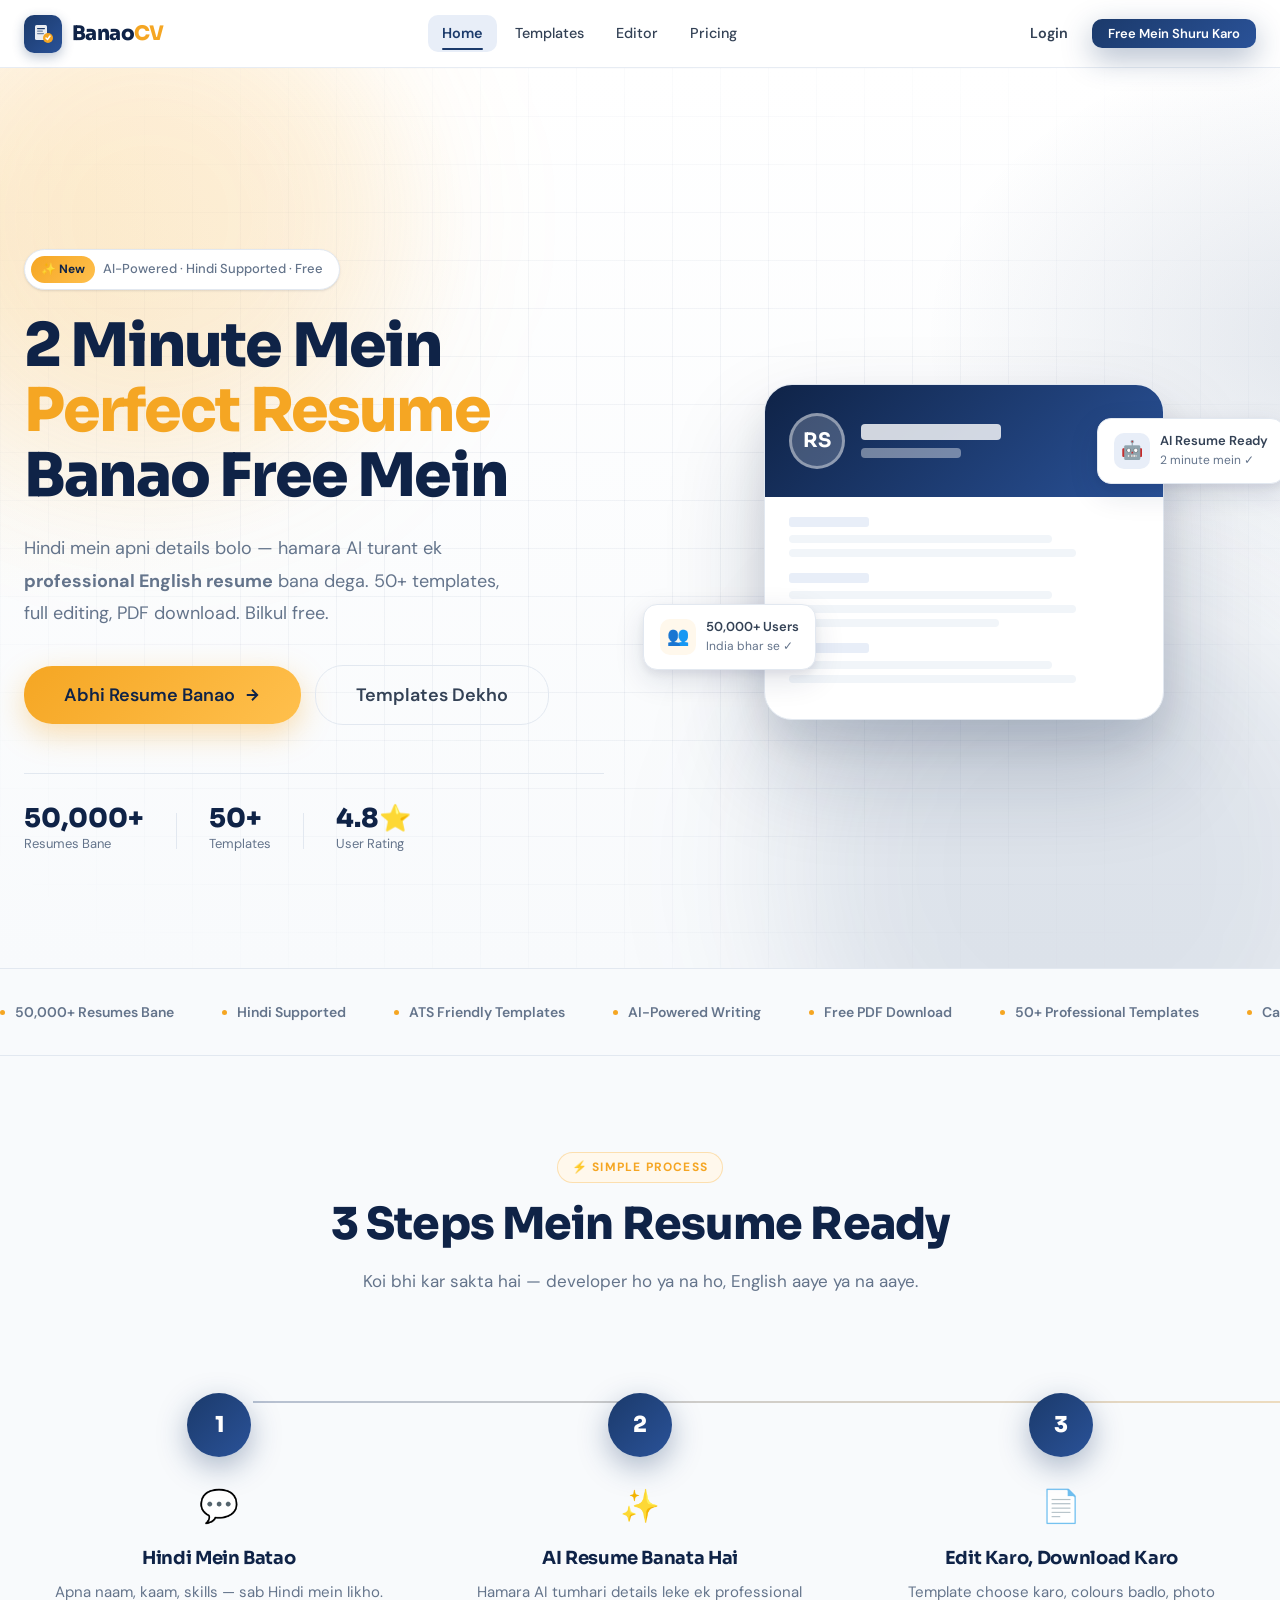
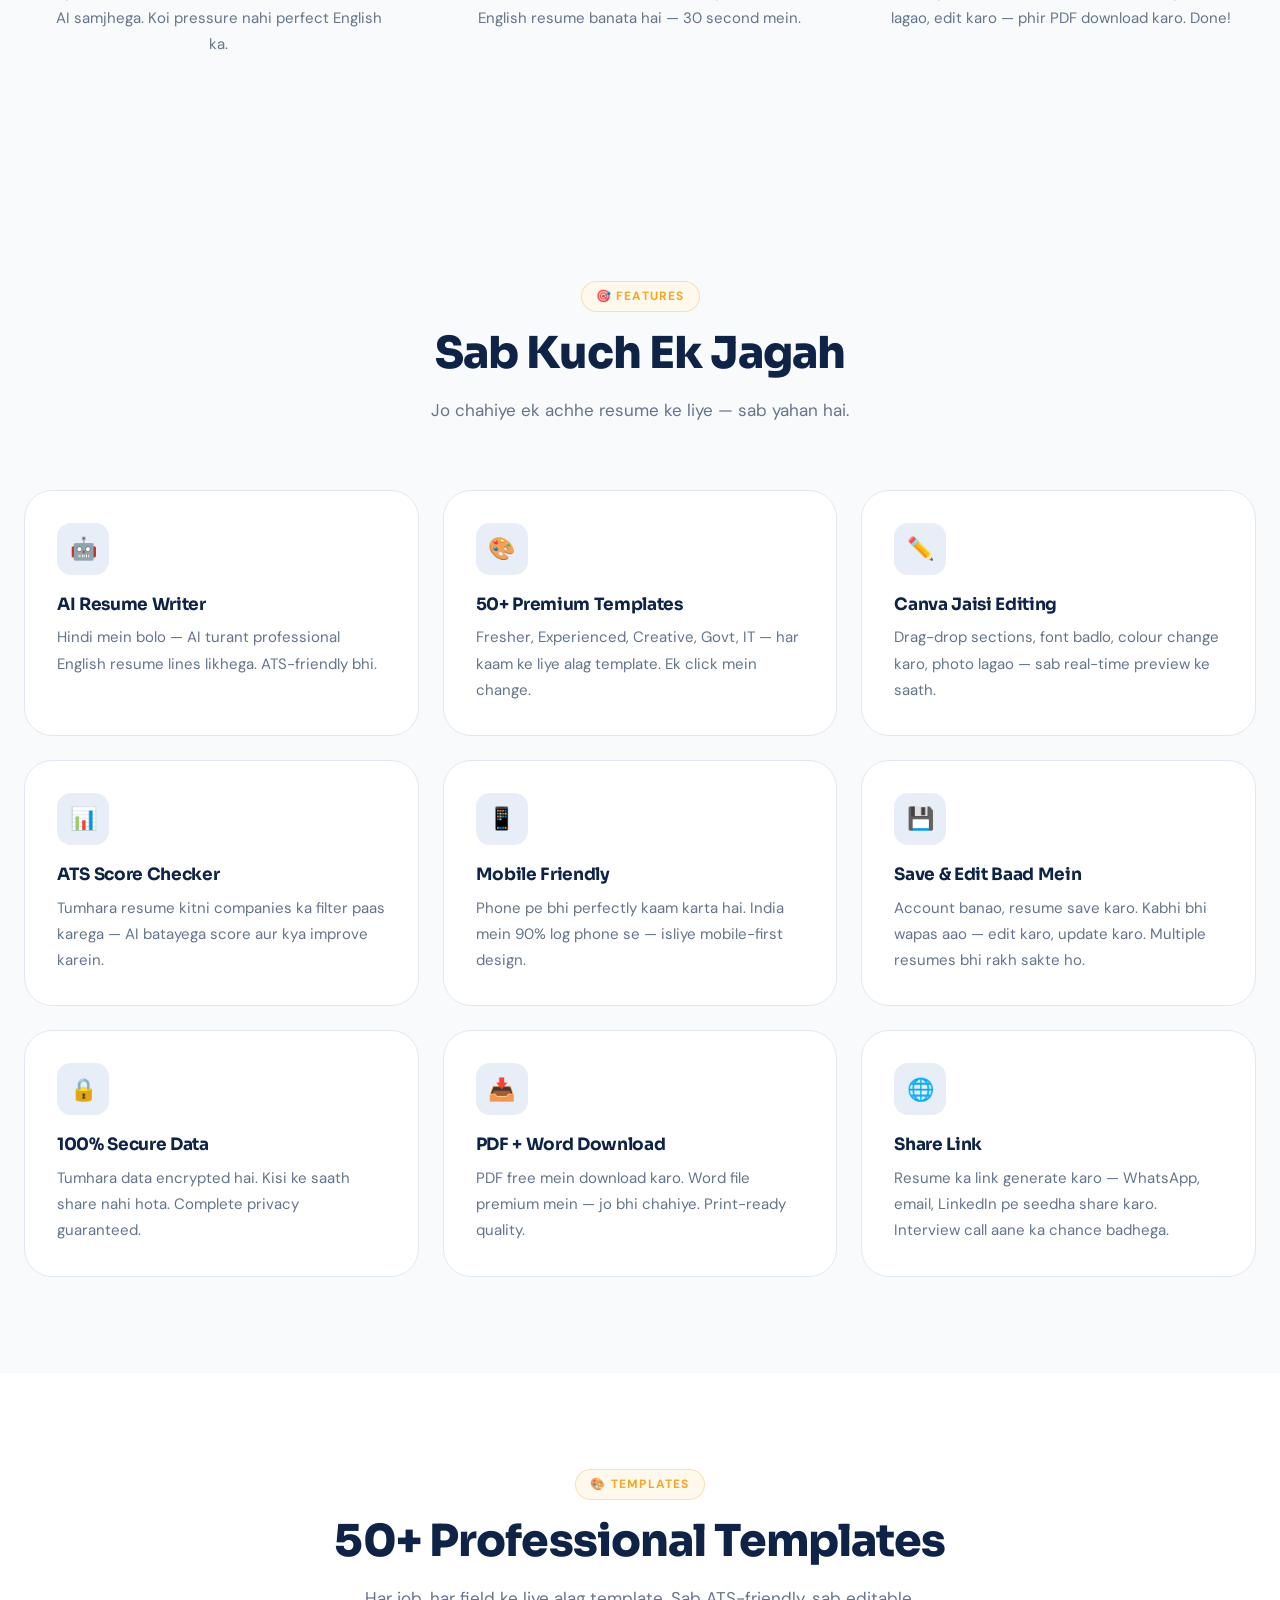
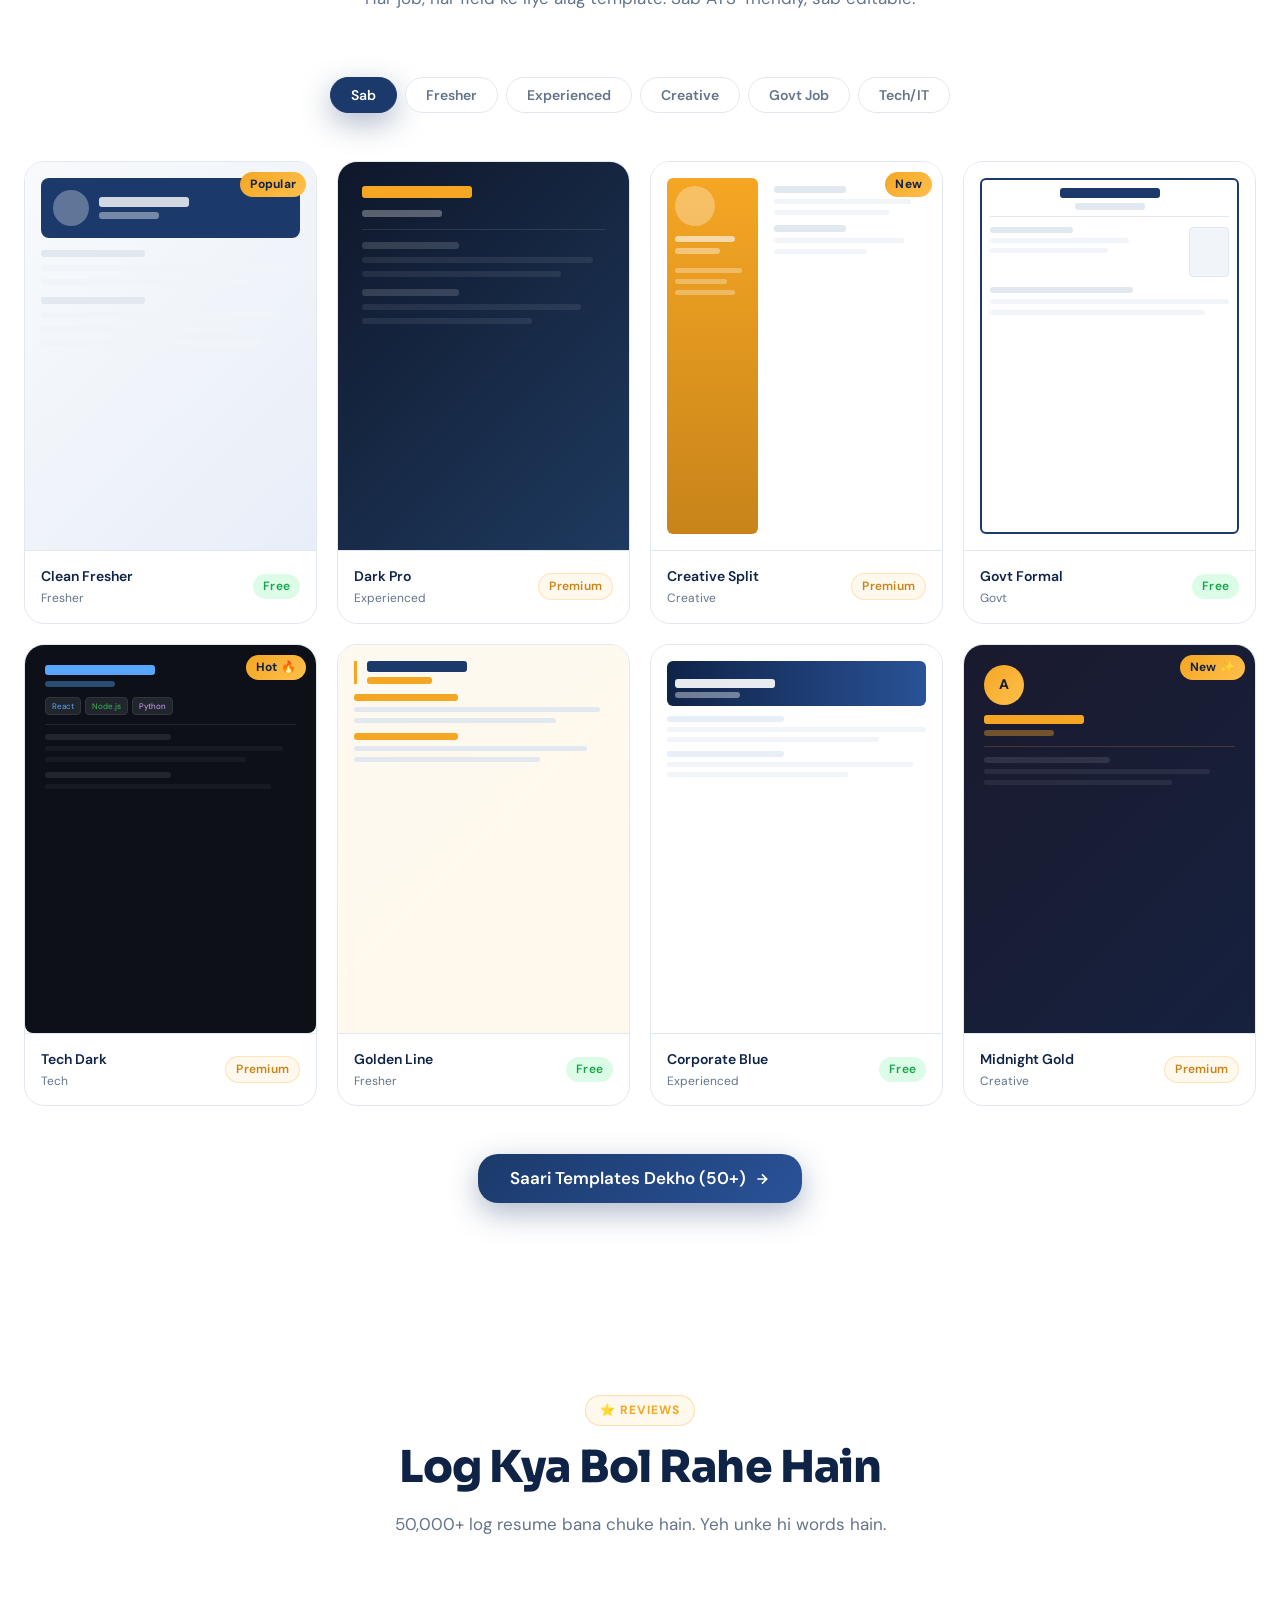
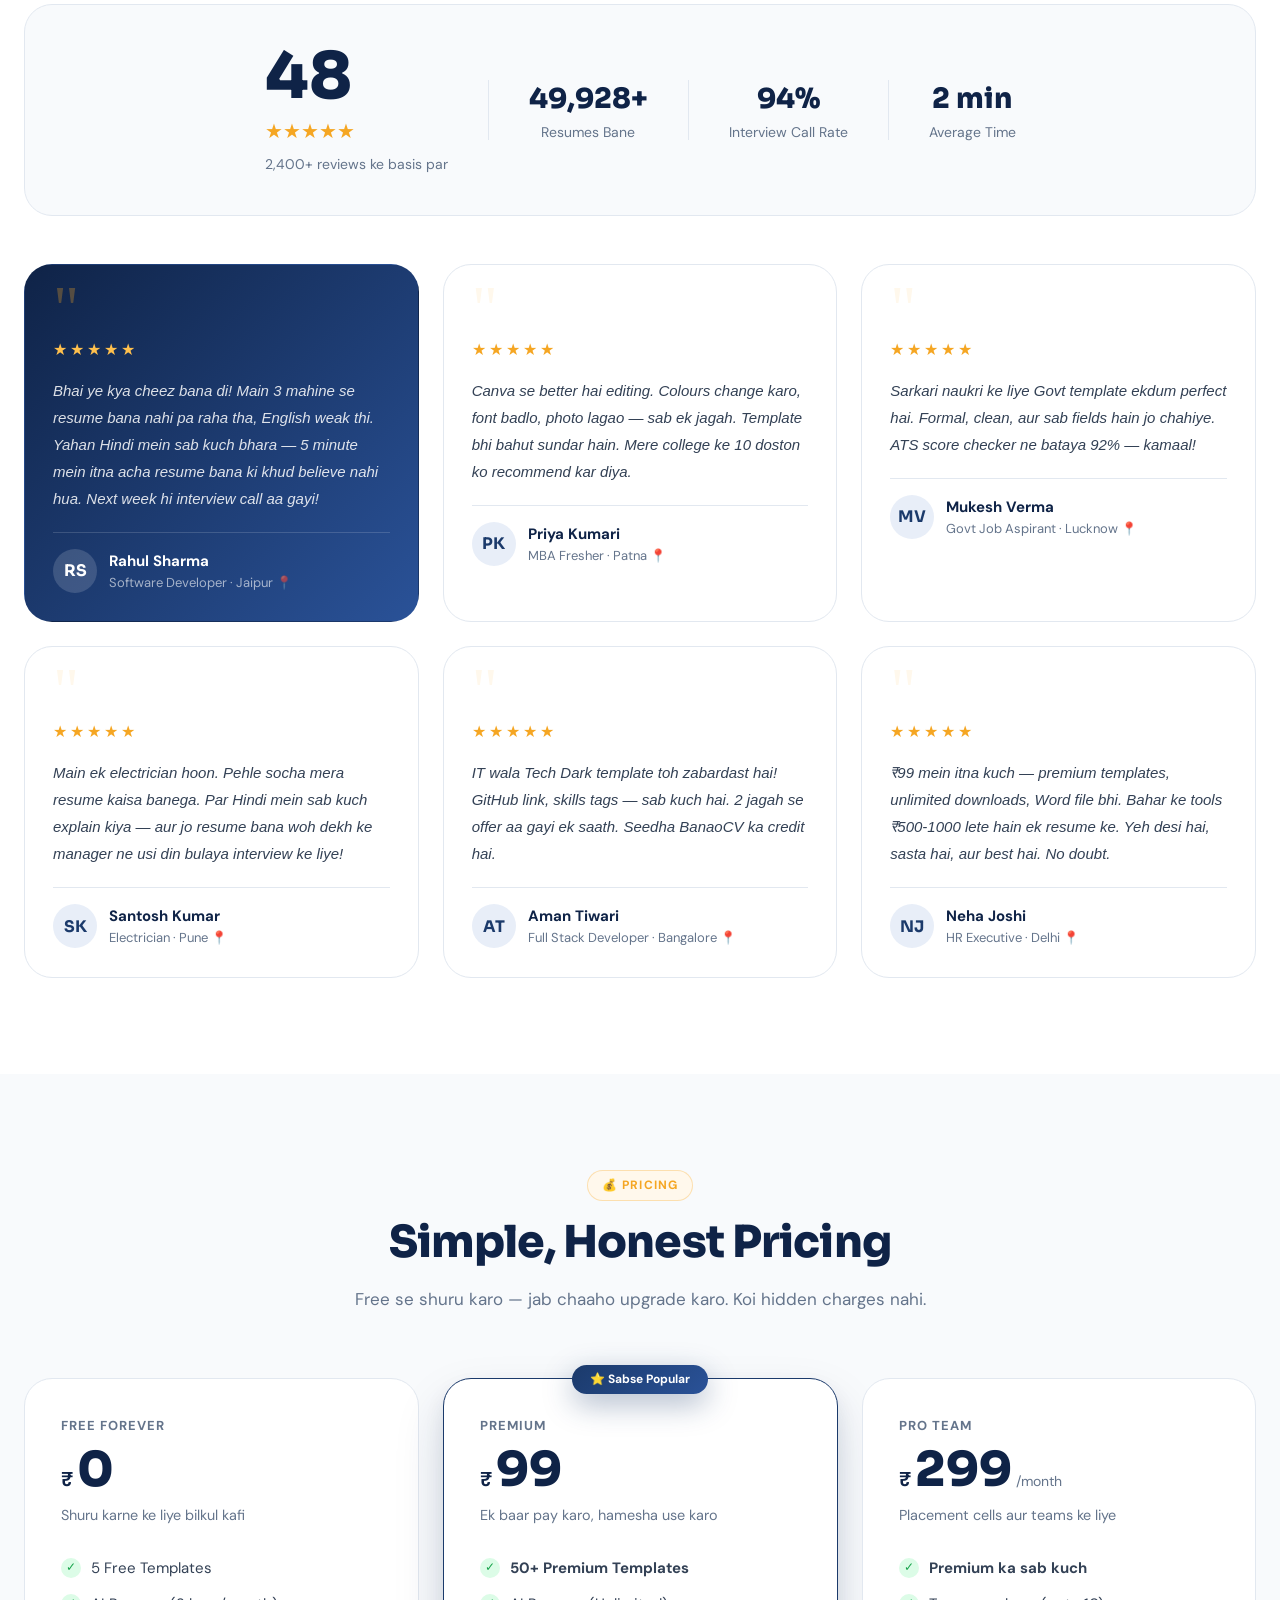
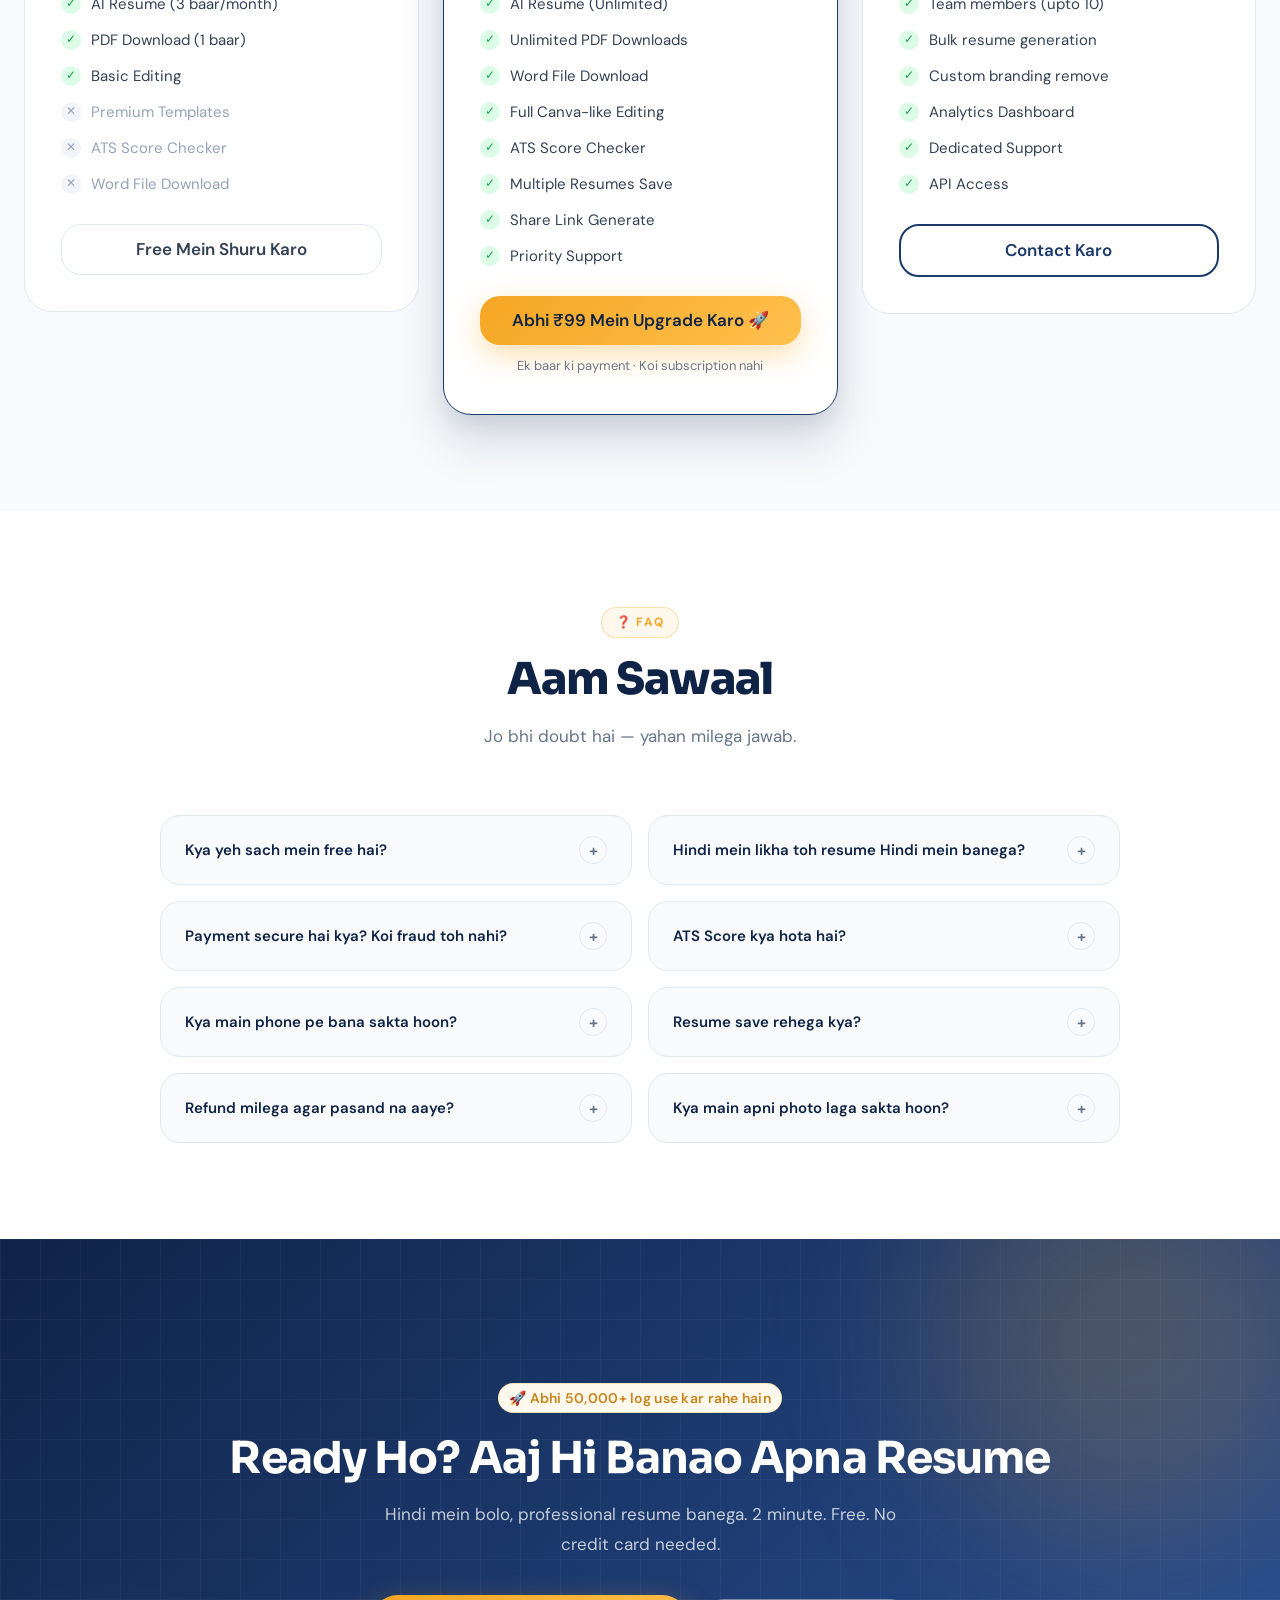
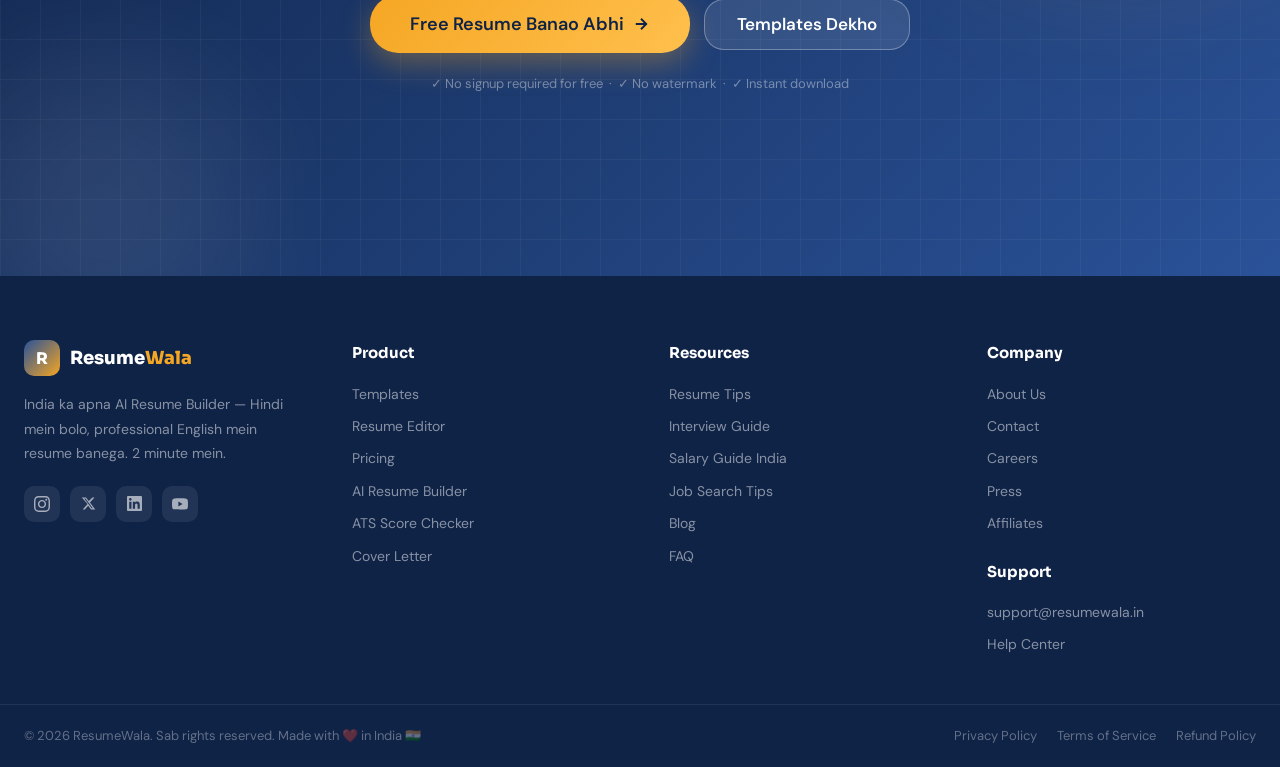
==== commit 7dba9d3e: "Update index.html" ====
--- a/index.html
+++ b/index.html
@@ -2,15 +2,19 @@
 <html lang="hi">
 <head>
   <meta charset="UTF-8" />
-  <meta name="viewport" content="width=device-width, initial-scale=1.0" />
+  <meta name="viewport" content="width=device-width, initial-scale=1.0, maximum-scale=5.0, viewport-fit=cover" />
+  <meta name="mobile-web-app-capable" content="yes" />
+  <meta name="apple-mobile-web-app-capable" content="yes" />
+  <meta name="apple-mobile-web-app-status-bar-style" content="default" />
+  <meta name="theme-color" content="#1B3A6B" />
   <meta name="description"
-    content="ResumeWala — India ka #1 AI Resume Builder. Hindi mein bolo, professional English resume banega. 2 minute mein free resume banao. 50+ templates, full editing, PDF download." />
+    content="BanaoCV — India ka #1 AI Resume Builder. Hindi mein bolo, professional English resume banega. 2 minute mein free resume banao. 50+ templates, full editing, PDF download." />
   <meta name="keywords"
     content="resume builder india, hindi resume, free resume maker, AI resume, naukri resume, resume templates india" />
-  <meta property="og:title"       content="ResumeWala — 2 Minute Mein Perfect Resume" />
+  <meta property="og:title"       content="BanaoCV — 2 Minute Mein Perfect Resume" />
   <meta property="og:description" content="Hindi mein bolo, English mein resume banega. Free. Fast. Professional." />
   <meta property="og:type"        content="website" />
-  <title>ResumeWala — 2 Minute Mein Perfect Resume Banao | AI Resume Builder India</title>
+  <title>BanaoCV — 2 Minute Mein Perfect Resume Banao | AI Resume Builder India</title>
 
   <!-- Favicon -->
   <link rel="icon" type="image/svg+xml" href="data:image/svg+xml,
@@ -23,6 +27,8 @@
   <!-- Stylesheets -->
   <link rel="stylesheet" href="assets/css/style.css" />
   <link rel="stylesheet" href="assets/css/animations.css" />
+  <link rel="stylesheet" href="assets/css/mobile.css" />
+  <link rel="stylesheet" href="assets/css/templates.css" />
 </head>
 
 <body>
@@ -785,7 +791,7 @@
           <p class="review-text">
             IT wala Tech Dark template toh zabardast hai! GitHub link,
             skills tags — sab kuch hai. 2 jagah se offer aa gayi ek saath.
-            Seedha ResumeWala ka credit hai.
+            Seedha BanaoCV ka credit hai.
           </p>
           <div class="review-author">
             <div class="review-avatar">AT</div>
@@ -983,7 +989,7 @@
             </li>
           </ul>
 
-          <a href="mailto:pro@resumewala.in" class="btn btn-outline btn-lg"
+          <a href="mailto:pro@banaocv.in" class="btn btn-outline btn-lg"
              style="width:100%;justify-content:center">
             Contact Karo
           </a>
@@ -1054,7 +1060,7 @@
             <span class="faq-icon">+</span>
           </button>
           <div class="faq-answer">
-            <p>Haan! ResumeWala mobile-first design hai. Android aur iPhone dono pe perfectly kaam karta hai. Kisi app ki zarurat nahi — browser se directly use karo.</p>
+            <p>Haan! BanaoCV mobile-first design hai. Android aur iPhone dono pe perfectly kaam karta hai. Kisi app ki zarurat nahi — browser se directly use karo.</p>
           </div>
         </div>
 
@@ -1074,7 +1080,7 @@
             <span class="faq-icon">+</span>
           </button>
           <div class="faq-answer">
-            <p>Haan! 7 din ka full refund guarantee hai. Koi sawaal nahi puchha jaayega. support@resumewala.in pe mail karo — 24 ghante mein process hoga.</p>
+            <p>Haan! 7 din ka full refund guarantee hai. Koi sawaal nahi puchha jaayega. support@banaocv.in pe mail karo — 24 ghante mein process hoga.</p>
           </div>
         </div>
 
@@ -1249,5 +1255,6 @@
   <!-- ═══════ SCRIPTS ═══════ -->
   <script src="assets/js/main.js"></script>
 
+  <script src="assets/js/mobile.js"></script>
 </body>
 </html>
--- a/assets/css/style.css
+++ b/assets/css/style.css
@@ -0,0 +1,2172 @@
+/* ============================================================
+   ResumeWala — style.css
+   Main stylesheet — all pages
+   ============================================================ */
+
+/* ── Google Fonts ── */
+@import url('https://fonts.googleapis.com/css2?family=Sora:wght@300;400;500;600;700;800&family=DM+Sans:ital,opsz,wght@0,9..40,300;0,9..40,400;0,9..40,500;0,9..40,600;0,9..40,700;1,9..40,400&family=DM+Mono:wght@400;500&display=swap');
+
+/* ══════════════════════════════════════════════════════════
+   1. CSS VARIABLES
+══════════════════════════════════════════════════════════ */
+:root {
+  /* Brand */
+  --brand:          #1B3A6B;
+  --brand-dark:     #0f2347;
+  --brand-light:    #2a5298;
+  --brand-xlight:   #e8eef8;
+
+  /* Gold */
+  --gold:           #F5A623;
+  --gold-dark:      #c8841a;
+  --gold-light:     #ffc04d;
+  --gold-xlight:    #fff8ec;
+
+  /* Neutrals */
+  --white:          #ffffff;
+  --bg:             #f8fafc;
+  --bg-2:           #f1f5f9;
+  --border:         #e2e8f0;
+  --border-dark:    #cbd5e1;
+
+  /* Text */
+  --text:           #0f172a;
+  --text-2:         #334155;
+  --text-3:         #64748b;
+  --text-4:         #94a3b8;
+
+  /* Status */
+  --success:        #16a34a;
+  --success-light:  #dcfce7;
+  --error:          #dc2626;
+  --error-light:    #fee2e2;
+  --warning:        #d97706;
+  --warning-light:  #fef3c7;
+
+  /* Shadows */
+  --shadow-sm:      0 1px 3px rgba(15,35,71,0.08), 0 1px 2px rgba(15,35,71,0.05);
+  --shadow:         0 4px 16px rgba(15,35,71,0.10), 0 2px 6px rgba(15,35,71,0.06);
+  --shadow-md:      0 10px 30px rgba(15,35,71,0.12), 0 4px 10px rgba(15,35,71,0.07);
+  --shadow-lg:      0 25px 50px rgba(15,35,71,0.15), 0 10px 20px rgba(15,35,71,0.08);
+  --shadow-xl:      0 50px 100px rgba(15,35,71,0.20), 0 20px 40px rgba(15,35,71,0.10);
+  --shadow-gold:    0 10px 30px rgba(245,166,35,0.35);
+  --shadow-brand:   0 10px 30px rgba(27,58,107,0.35);
+
+  /* Radius */
+  --r-sm:   6px;
+  --r:      10px;
+  --r-md:   14px;
+  --r-lg:   20px;
+  --r-xl:   28px;
+  --r-full: 9999px;
+
+  /* Transitions */
+  --t-fast:   0.15s ease;
+  --t:        0.25s ease;
+  --t-slow:   0.4s cubic-bezier(0.16, 1, 0.3, 1);
+  --t-spring: 0.5s cubic-bezier(0.34, 1.56, 0.64, 1);
+
+  /* Typography */
+  --font-heading: 'Sora', sans-serif;
+  --font-body:    'DM Sans', sans-serif;
+  --font-mono:    'DM Mono', monospace;
+
+  /* Layout */
+  --max-w:    1280px;
+  --nav-h:    68px;
+}
+
+/* ══════════════════════════════════════════════════════════
+   2. RESET & BASE
+══════════════════════════════════════════════════════════ */
+*, *::before, *::after {
+  box-sizing: border-box;
+  margin: 0;
+  padding: 0;
+}
+
+html {
+  scroll-behavior: smooth;
+  -webkit-text-size-adjust: 100%;
+  font-size: 16px;
+}
+
+body {
+  font-family: var(--font-body);
+  font-size: 1rem;
+  line-height: 1.6;
+  color: var(--text);
+  background: var(--white);
+  -webkit-font-smoothing: antialiased;
+  -moz-osx-font-smoothing: grayscale;
+  overflow-x: hidden;
+}
+
+h1, h2, h3, h4, h5, h6 {
+  font-family: var(--font-heading);
+  font-weight: 700;
+  line-height: 1.15;
+  letter-spacing: -0.02em;
+  color: var(--brand-dark);
+}
+
+p { color: var(--text-2); line-height: 1.75; }
+
+a {
+  color: inherit;
+  text-decoration: none;
+  transition: color var(--t);
+}
+
+img, svg { display: block; max-width: 100%; }
+
+button, input, textarea, select {
+  font-family: var(--font-body);
+  font-size: inherit;
+  border: none;
+  outline: none;
+  background: none;
+  cursor: pointer;
+}
+
+ul, ol { list-style: none; }
+
+::selection {
+  background: var(--gold-light);
+  color: var(--brand-dark);
+}
+
+/* ══════════════════════════════════════════════════════════
+   3. SCROLLBAR
+══════════════════════════════════════════════════════════ */
+::-webkit-scrollbar { width: 6px; height: 6px; }
+::-webkit-scrollbar-track { background: var(--bg); }
+::-webkit-scrollbar-thumb {
+  background: var(--border-dark);
+  border-radius: var(--r-full);
+}
+::-webkit-scrollbar-thumb:hover { background: var(--brand-light); }
+
+/* ══════════════════════════════════════════════════════════
+   4. LAYOUT UTILITIES
+══════════════════════════════════════════════════════════ */
+.container {
+  width: 100%;
+  max-width: var(--max-w);
+  margin: 0 auto;
+  padding: 0 24px;
+}
+
+@media (max-width: 768px) {
+  .container { padding: 0 16px; }
+}
+
+.section {
+  padding: 96px 0;
+}
+
+@media (max-width: 768px) {
+  .section { padding: 64px 0; }
+}
+
+.section-sm { padding: 64px 0; }
+.section-lg { padding: 128px 0; }
+
+.grid-2 {
+  display: grid;
+  grid-template-columns: repeat(2, 1fr);
+  gap: 24px;
+}
+
+.grid-3 {
+  display: grid;
+  grid-template-columns: repeat(3, 1fr);
+  gap: 24px;
+}
+
+.grid-4 {
+  display: grid;
+  grid-template-columns: repeat(4, 1fr);
+  gap: 20px;
+}
+
+@media (max-width: 1024px) {
+  .grid-4 { grid-template-columns: repeat(2, 1fr); }
+  .grid-3 { grid-template-columns: repeat(2, 1fr); }
+}
+
+@media (max-width: 640px) {
+  .grid-4, .grid-3, .grid-2 { grid-template-columns: 1fr; }
+}
+
+.flex { display: flex; }
+.flex-center { display: flex; align-items: center; justify-content: center; }
+.flex-between { display: flex; align-items: center; justify-content: space-between; }
+.flex-col { display: flex; flex-direction: column; }
+.gap-4 { gap: 4px; }
+.gap-8 { gap: 8px; }
+.gap-12 { gap: 12px; }
+.gap-16 { gap: 16px; }
+.gap-24 { gap: 24px; }
+.gap-32 { gap: 32px; }
+
+/* ══════════════════════════════════════════════════════════
+   5. TYPOGRAPHY UTILITIES
+══════════════════════════════════════════════════════════ */
+.text-xs    { font-size: 0.75rem; }
+.text-sm    { font-size: 0.875rem; }
+.text-base  { font-size: 1rem; }
+.text-lg    { font-size: 1.125rem; }
+.text-xl    { font-size: 1.25rem; }
+.text-2xl   { font-size: 1.5rem; }
+.text-3xl   { font-size: 1.875rem; }
+.text-4xl   { font-size: 2.25rem; }
+.text-5xl   { font-size: 3rem; }
+.text-6xl   { font-size: 3.75rem; }
+.text-7xl   { font-size: 4.5rem; }
+
+.font-300 { font-weight: 300; }
+.font-400 { font-weight: 400; }
+.font-500 { font-weight: 500; }
+.font-600 { font-weight: 600; }
+.font-700 { font-weight: 700; }
+.font-800 { font-weight: 800; }
+
+.text-center  { text-align: center; }
+.text-right   { text-align: right; }
+
+.text-brand   { color: var(--brand); }
+.text-gold    { color: var(--gold); }
+.text-white   { color: var(--white); }
+.text-muted   { color: var(--text-3); }
+.text-dark    { color: var(--brand-dark); }
+
+.gradient-text {
+  background: linear-gradient(135deg, var(--brand) 0%, var(--gold) 100%);
+  -webkit-background-clip: text;
+  -webkit-text-fill-color: transparent;
+  background-clip: text;
+}
+
+.gradient-text-rev {
+  background: linear-gradient(135deg, var(--gold) 0%, var(--brand) 100%);
+  -webkit-background-clip: text;
+  -webkit-text-fill-color: transparent;
+  background-clip: text;
+}
+
+/* ══════════════════════════════════════════════════════════
+   6. SECTION HEADER (reused on every page)
+══════════════════════════════════════════════════════════ */
+.section-header {
+  text-align: center;
+  max-width: 640px;
+  margin: 0 auto 64px;
+}
+
+.section-header .eyebrow {
+  display: inline-flex;
+  align-items: center;
+  gap: 6px;
+  font-size: 0.75rem;
+  font-weight: 700;
+  letter-spacing: 0.1em;
+  text-transform: uppercase;
+  color: var(--gold);
+  background: var(--gold-xlight);
+  border: 1px solid rgba(245,166,35,0.3);
+  padding: 5px 14px;
+  border-radius: var(--r-full);
+  margin-bottom: 16px;
+}
+
+.section-header h2 {
+  font-size: clamp(1.75rem, 4vw, 2.75rem);
+  font-weight: 800;
+  margin-bottom: 16px;
+}
+
+.section-header p {
+  font-size: 1.0625rem;
+  color: var(--text-3);
+  line-height: 1.8;
+}
+
+/* ══════════════════════════════════════════════════════════
+   7. BUTTONS
+══════════════════════════════════════════════════════════ */
+.btn {
+  display: inline-flex;
+  align-items: center;
+  justify-content: center;
+  gap: 8px;
+  padding: 12px 24px;
+  border-radius: var(--r-md);
+  font-weight: 600;
+  font-size: 0.9375rem;
+  line-height: 1;
+  transition: all var(--t-slow);
+  white-space: nowrap;
+  cursor: pointer;
+  position: relative;
+  overflow: hidden;
+}
+
+.btn::after {
+  content: '';
+  position: absolute;
+  inset: 0;
+  background: rgba(255,255,255,0);
+  transition: background var(--t);
+}
+
+.btn:hover::after { background: rgba(255,255,255,0.08); }
+.btn:active { transform: scale(0.98); }
+
+/* Primary */
+.btn-primary {
+  background: linear-gradient(135deg, var(--brand) 0%, var(--brand-light) 100%);
+  color: var(--white);
+  box-shadow: var(--shadow-brand);
+}
+
+.btn-primary:hover {
+  transform: translateY(-2px);
+  box-shadow: 0 20px 40px rgba(27,58,107,0.45);
+}
+
+/* Gold */
+.btn-gold {
+  background: linear-gradient(135deg, var(--gold) 0%, var(--gold-light) 100%);
+  color: var(--brand-dark);
+  box-shadow: var(--shadow-gold);
+}
+
+.btn-gold:hover {
+  transform: translateY(-2px);
+  box-shadow: 0 20px 40px rgba(245,166,35,0.5);
+}
+
+/* Outline */
+.btn-outline {
+  background: transparent;
+  color: var(--brand);
+  border: 2px solid var(--brand);
+}
+
+.btn-outline:hover {
+  background: var(--brand);
+  color: var(--white);
+  transform: translateY(-2px);
+}
+
+/* Outline Gold */
+.btn-outline-gold {
+  background: transparent;
+  color: var(--gold-dark);
+  border: 2px solid var(--gold);
+}
+
+.btn-outline-gold:hover {
+  background: var(--gold);
+  color: var(--brand-dark);
+  transform: translateY(-2px);
+}
+
+/* Ghost */
+.btn-ghost {
+  background: transparent;
+  color: var(--text-2);
+  border: 1.5px solid var(--border);
+}
+
+.btn-ghost:hover {
+  border-color: var(--brand);
+  color: var(--brand);
+  background: var(--brand-xlight);
+}
+
+/* Sizes */
+.btn-sm { padding: 8px 16px; font-size: 0.8125rem; border-radius: var(--r); }
+.btn-lg { padding: 16px 32px; font-size: 1.0625rem; border-radius: var(--r-lg); }
+.btn-xl { padding: 20px 40px; font-size: 1.125rem; border-radius: var(--r-xl); }
+
+/* Icon only */
+.btn-icon {
+  width: 40px;
+  height: 40px;
+  padding: 0;
+  border-radius: var(--r);
+}
+
+.btn-icon-sm {
+  width: 32px;
+  height: 32px;
+  padding: 0;
+  border-radius: var(--r-sm);
+}
+
+/* Shine effect */
+.btn-shine {
+  position: relative;
+  overflow: hidden;
+}
+
+.btn-shine::before {
+  content: '';
+  position: absolute;
+  top: 0;
+  left: -100%;
+  width: 60%;
+  height: 100%;
+  background: linear-gradient(90deg, transparent, rgba(255,255,255,0.25), transparent);
+  transition: left 0.5s ease;
+}
+
+.btn-shine:hover::before { left: 150%; }
+
+/* ══════════════════════════════════════════════════════════
+   8. FORM ELEMENTS
+══════════════════════════════════════════════════════════ */
+.form-group {
+  display: flex;
+  flex-direction: column;
+  gap: 6px;
+}
+
+.form-label {
+  font-size: 0.875rem;
+  font-weight: 600;
+  color: var(--text-2);
+}
+
+.form-input {
+  width: 100%;
+  padding: 12px 16px;
+  background: var(--white);
+  border: 1.5px solid var(--border);
+  border-radius: var(--r-md);
+  font-size: 0.9375rem;
+  color: var(--text);
+  transition: all var(--t);
+}
+
+.form-input:focus {
+  border-color: var(--brand);
+  box-shadow: 0 0 0 4px rgba(27,58,107,0.08);
+}
+
+.form-input::placeholder { color: var(--text-4); }
+
+.form-input.error {
+  border-color: var(--error);
+  box-shadow: 0 0 0 4px rgba(220,38,38,0.08);
+}
+
+.form-error {
+  font-size: 0.8125rem;
+  color: var(--error);
+  display: flex;
+  align-items: center;
+  gap: 4px;
+}
+
+.form-hint {
+  font-size: 0.8125rem;
+  color: var(--text-4);
+}
+
+textarea.form-input {
+  min-height: 120px;
+  resize: vertical;
+  line-height: 1.6;
+}
+
+/* ══════════════════════════════════════════════════════════
+   9. CARDS
+══════════════════════════════════════════════════════════ */
+.card {
+  background: var(--white);
+  border: 1px solid var(--border);
+  border-radius: var(--r-lg);
+  padding: 28px;
+  transition: all var(--t-slow);
+}
+
+.card:hover {
+  border-color: rgba(27,58,107,0.2);
+  box-shadow: var(--shadow-md);
+  transform: translateY(-4px);
+}
+
+.card-flat {
+  background: var(--bg);
+  border: 1px solid var(--border);
+  border-radius: var(--r-lg);
+  padding: 28px;
+}
+
+.card-brand {
+  background: linear-gradient(135deg, var(--brand-dark) 0%, var(--brand-light) 100%);
+  border-radius: var(--r-lg);
+  padding: 28px;
+  color: var(--white);
+}
+
+.card-gold {
+  background: linear-gradient(135deg, var(--gold-dark) 0%, var(--gold-light) 100%);
+  border-radius: var(--r-lg);
+  padding: 28px;
+  color: var(--brand-dark);
+}
+
+/* ══════════════════════════════════════════════════════════
+   10. BADGES & CHIPS
+══════════════════════════════════════════════════════════ */
+.badge {
+  display: inline-flex;
+  align-items: center;
+  gap: 4px;
+  padding: 3px 10px;
+  border-radius: var(--r-full);
+  font-size: 0.75rem;
+  font-weight: 600;
+  letter-spacing: 0.02em;
+}
+
+.badge-brand {
+  background: var(--brand-xlight);
+  color: var(--brand);
+  border: 1px solid rgba(27,58,107,0.15);
+}
+
+.badge-gold {
+  background: var(--gold-xlight);
+  color: var(--gold-dark);
+  border: 1px solid rgba(245,166,35,0.25);
+}
+
+.badge-success {
+  background: var(--success-light);
+  color: var(--success);
+}
+
+.badge-new {
+  background: linear-gradient(135deg, var(--gold) 0%, var(--gold-light) 100%);
+  color: var(--brand-dark);
+  font-weight: 700;
+}
+
+.badge-popular {
+  background: linear-gradient(135deg, var(--brand) 0%, var(--brand-light) 100%);
+  color: var(--white);
+  font-weight: 700;
+}
+
+/* ══════════════════════════════════════════════════════════
+   11. NAVBAR
+══════════════════════════════════════════════════════════ */
+#navbar {
+  position: fixed;
+  top: 0;
+  left: 0;
+  right: 0;
+  z-index: 1000;
+  height: var(--nav-h);
+  background: rgba(255,255,255,0.85);
+  backdrop-filter: blur(20px);
+  -webkit-backdrop-filter: blur(20px);
+  border-bottom: 1px solid rgba(226,232,240,0.8);
+  transition: all var(--t);
+}
+
+#navbar.scrolled {
+  background: rgba(255,255,255,0.95);
+  box-shadow: var(--shadow-sm);
+}
+
+.nav-inner {
+  max-width: var(--max-w);
+  margin: 0 auto;
+  padding: 0 24px;
+  height: 100%;
+  display: flex;
+  align-items: center;
+  justify-content: space-between;
+  gap: 32px;
+}
+
+.nav-logo {
+  display: flex;
+  align-items: center;
+  gap: 10px;
+  text-decoration: none;
+  flex-shrink: 0;
+}
+
+.nav-logo-icon {
+  width: 38px;
+  height: 38px;
+  background: linear-gradient(135deg, var(--brand) 0%, var(--brand-light) 100%);
+  border-radius: var(--r);
+  display: flex;
+  align-items: center;
+  justify-content: center;
+  color: var(--white);
+  font-family: var(--font-heading);
+  font-weight: 800;
+  font-size: 1.125rem;
+  box-shadow: 0 4px 12px rgba(27,58,107,0.3);
+}
+
+.nav-logo-text {
+  font-family: var(--font-heading);
+  font-weight: 800;
+  font-size: 1.25rem;
+  color: var(--brand-dark);
+  letter-spacing: -0.03em;
+}
+
+.nav-logo-text span { color: var(--gold); }
+
+.nav-links {
+  display: flex;
+  align-items: center;
+  gap: 4px;
+  flex: 1;
+  justify-content: center;
+}
+
+.nav-link {
+  padding: 7px 14px;
+  border-radius: var(--r);
+  font-size: 0.9rem;
+  font-weight: 500;
+  color: var(--text-2);
+  transition: all var(--t);
+  position: relative;
+}
+
+.nav-link:hover {
+  color: var(--brand);
+  background: var(--brand-xlight);
+}
+
+.nav-link.active {
+  color: var(--brand);
+  background: var(--brand-xlight);
+  font-weight: 600;
+}
+
+.nav-actions {
+  display: flex;
+  align-items: center;
+  gap: 10px;
+  flex-shrink: 0;
+}
+
+.nav-login-btn {
+  font-size: 0.9rem;
+  font-weight: 600;
+  color: var(--text-2);
+  padding: 7px 14px;
+  border-radius: var(--r);
+  transition: all var(--t);
+}
+
+.nav-login-btn:hover {
+  color: var(--brand);
+  background: var(--brand-xlight);
+}
+
+/* Mobile nav */
+.nav-hamburger {
+  display: none;
+  flex-direction: column;
+  gap: 5px;
+  width: 38px;
+  height: 38px;
+  align-items: center;
+  justify-content: center;
+  border-radius: var(--r);
+  transition: background var(--t);
+}
+
+.nav-hamburger:hover { background: var(--bg); }
+
+.nav-hamburger span {
+  display: block;
+  width: 22px;
+  height: 2px;
+  background: var(--text);
+  border-radius: 2px;
+  transition: all var(--t);
+}
+
+.nav-hamburger.open span:nth-child(1) { transform: rotate(45deg) translate(5px, 5px); }
+.nav-hamburger.open span:nth-child(2) { opacity: 0; transform: translateX(-8px); }
+.nav-hamburger.open span:nth-child(3) { transform: rotate(-45deg) translate(5px, -5px); }
+
+.nav-mobile {
+  display: none;
+  position: fixed;
+  top: var(--nav-h);
+  left: 0;
+  right: 0;
+  background: var(--white);
+  border-bottom: 1px solid var(--border);
+  padding: 16px 24px 24px;
+  box-shadow: var(--shadow-md);
+  z-index: 999;
+  flex-direction: column;
+  gap: 4px;
+}
+
+.nav-mobile.open { display: flex; }
+
+.nav-mobile .nav-link {
+  padding: 12px 16px;
+  border-radius: var(--r-md);
+  font-size: 1rem;
+}
+
+.nav-mobile-actions {
+  display: flex;
+  flex-direction: column;
+  gap: 10px;
+  margin-top: 16px;
+  padding-top: 16px;
+  border-top: 1px solid var(--border);
+}
+
+@media (max-width: 768px) {
+  .nav-links, .nav-login-btn { display: none; }
+  .nav-hamburger { display: flex; }
+}
+
+/* ══════════════════════════════════════════════════════════
+   12. HERO SECTION
+══════════════════════════════════════════════════════════ */
+.hero {
+  min-height: 100vh;
+  padding-top: var(--nav-h);
+  display: flex;
+  align-items: center;
+  position: relative;
+  overflow: hidden;
+  background:
+    radial-gradient(ellipse 900px 600px at -5% 20%, rgba(245,166,35,0.12) 0%, transparent 60%),
+    radial-gradient(ellipse 700px 500px at 105% 30%, rgba(27,58,107,0.12) 0%, transparent 60%),
+    linear-gradient(180deg, #ffffff 0%, #f8fafc 100%);
+}
+
+.hero-grid {
+  position: absolute;
+  inset: 0;
+  background-image:
+    linear-gradient(rgba(27,58,107,0.05) 1px, transparent 1px),
+    linear-gradient(90deg, rgba(27,58,107,0.05) 1px, transparent 1px);
+  background-size: 48px 48px;
+  mask-image: radial-gradient(ellipse 80% 80% at 50% 50%, black 30%, transparent 80%);
+  pointer-events: none;
+}
+
+.hero-blob {
+  position: absolute;
+  border-radius: 50%;
+  filter: blur(80px);
+  pointer-events: none;
+}
+
+.hero-blob-1 {
+  width: 500px;
+  height: 500px;
+  background: rgba(245,166,35,0.15);
+  top: -100px;
+  left: -100px;
+}
+
+.hero-blob-2 {
+  width: 600px;
+  height: 600px;
+  background: rgba(27,58,107,0.12);
+  bottom: -200px;
+  right: -100px;
+}
+
+.hero-inner {
+  position: relative;
+  z-index: 2;
+  width: 100%;
+  max-width: var(--max-w);
+  margin: 0 auto;
+  padding: 80px 24px;
+  display: grid;
+  grid-template-columns: 1fr 1fr;
+  gap: 64px;
+  align-items: center;
+}
+
+@media (max-width: 1024px) {
+  .hero-inner {
+    grid-template-columns: 1fr;
+    text-align: center;
+    gap: 48px;
+    padding: 60px 24px;
+  }
+}
+
+.hero-content { max-width: 580px; }
+
+@media (max-width: 1024px) {
+  .hero-content { max-width: 100%; }
+}
+
+.hero-eyebrow {
+  display: inline-flex;
+  align-items: center;
+  gap: 8px;
+  background: var(--white);
+  border: 1px solid var(--border);
+  border-radius: var(--r-full);
+  padding: 6px 16px 6px 6px;
+  margin-bottom: 24px;
+  box-shadow: var(--shadow-sm);
+}
+
+.hero-eyebrow-badge {
+  background: linear-gradient(135deg, var(--gold) 0%, var(--gold-light) 100%);
+  color: var(--brand-dark);
+  padding: 4px 10px;
+  border-radius: var(--r-full);
+  font-size: 0.75rem;
+  font-weight: 700;
+}
+
+.hero-eyebrow-text {
+  font-size: 0.8125rem;
+  color: var(--text-3);
+  font-weight: 500;
+}
+
+.hero-title {
+  font-size: clamp(2.25rem, 5vw, 3.75rem);
+  font-weight: 800;
+  line-height: 1.08;
+  letter-spacing: -0.03em;
+  margin-bottom: 24px;
+  color: var(--brand-dark);
+}
+
+.hero-title .line-gold { color: var(--gold); }
+
+.hero-desc {
+  font-size: 1.125rem;
+  color: var(--text-3);
+  line-height: 1.8;
+  margin-bottom: 36px;
+  max-width: 480px;
+}
+
+@media (max-width: 1024px) {
+  .hero-desc { max-width: 100%; }
+}
+
+.hero-cta {
+  display: flex;
+  align-items: center;
+  gap: 14px;
+  flex-wrap: wrap;
+}
+
+@media (max-width: 1024px) {
+  .hero-cta { justify-content: center; }
+}
+
+.hero-stats {
+  display: flex;
+  align-items: center;
+  gap: 32px;
+  margin-top: 48px;
+  padding-top: 32px;
+  border-top: 1px solid var(--border);
+}
+
+@media (max-width: 1024px) {
+  .hero-stats { justify-content: center; }
+}
+
+.hero-stat-num {
+  font-family: var(--font-heading);
+  font-size: 1.625rem;
+  font-weight: 800;
+  color: var(--brand-dark);
+  line-height: 1;
+}
+
+.hero-stat-label {
+  font-size: 0.8125rem;
+  color: var(--text-3);
+  margin-top: 2px;
+}
+
+.hero-stat-divider {
+  width: 1px;
+  height: 36px;
+  background: var(--border);
+}
+
+/* Hero visual side */
+.hero-visual {
+  position: relative;
+  display: flex;
+  align-items: center;
+  justify-content: center;
+}
+
+@media (max-width: 1024px) {
+  .hero-visual { max-width: 480px; margin: 0 auto; }
+}
+
+.hero-resume-mock {
+  width: 100%;
+  max-width: 400px;
+  background: var(--white);
+  border-radius: var(--r-xl);
+  box-shadow: var(--shadow-xl);
+  overflow: hidden;
+  border: 1px solid var(--border);
+  position: relative;
+  z-index: 2;
+}
+
+.hero-resume-header {
+  background: linear-gradient(135deg, var(--brand-dark) 0%, var(--brand-light) 100%);
+  padding: 28px 24px;
+  display: flex;
+  gap: 16px;
+  align-items: center;
+}
+
+.hero-resume-avatar {
+  width: 56px;
+  height: 56px;
+  border-radius: 50%;
+  background: rgba(255,255,255,0.2);
+  border: 3px solid rgba(255,255,255,0.4);
+  flex-shrink: 0;
+  display: flex;
+  align-items: center;
+  justify-content: center;
+  font-family: var(--font-heading);
+  font-weight: 700;
+  color: var(--white);
+  font-size: 1.25rem;
+}
+
+.hero-resume-name {
+  height: 16px;
+  width: 140px;
+  background: rgba(255,255,255,0.8);
+  border-radius: 4px;
+  margin-bottom: 8px;
+}
+
+.hero-resume-role {
+  height: 10px;
+  width: 100px;
+  background: rgba(255,255,255,0.4);
+  border-radius: 4px;
+}
+
+.hero-resume-body { padding: 20px 24px; }
+
+.resume-line-group { margin-bottom: 16px; }
+
+.resume-line-title {
+  height: 10px;
+  width: 80px;
+  background: var(--brand-xlight);
+  border-radius: 3px;
+  margin-bottom: 8px;
+}
+
+.resume-line {
+  height: 8px;
+  border-radius: 4px;
+  background: var(--bg-2);
+  margin-bottom: 6px;
+}
+
+/* Floating badges on hero */
+.hero-float-badge {
+  position: absolute;
+  background: var(--white);
+  border-radius: var(--r-md);
+  padding: 12px 16px;
+  box-shadow: var(--shadow-md);
+  border: 1px solid var(--border);
+  display: flex;
+  align-items: center;
+  gap: 10px;
+  z-index: 3;
+}
+
+.hero-float-badge .badge-icon {
+  width: 36px;
+  height: 36px;
+  border-radius: var(--r);
+  display: flex;
+  align-items: center;
+  justify-content: center;
+  font-size: 1.125rem;
+  flex-shrink: 0;
+}
+
+.hero-float-badge .badge-text { font-size: 0.8125rem; font-weight: 600; color: var(--text-2); }
+.hero-float-badge .badge-sub  { font-size: 0.75rem; color: var(--text-3); }
+
+.float-badge-ai {
+  top: 10%;
+  right: -5%;
+}
+
+.float-badge-users {
+  bottom: 15%;
+  left: -5%;
+}
+
+/* ══════════════════════════════════════════════════════════
+   13. FEATURES SECTION
+══════════════════════════════════════════════════════════ */
+.features { background: var(--bg); }
+
+.feature-card {
+  background: var(--white);
+  border: 1px solid var(--border);
+  border-radius: var(--r-xl);
+  padding: 32px;
+  transition: all var(--t-slow);
+  position: relative;
+  overflow: hidden;
+}
+
+.feature-card::before {
+  content: '';
+  position: absolute;
+  top: 0;
+  left: 0;
+  right: 0;
+  height: 3px;
+  background: linear-gradient(90deg, var(--brand) 0%, var(--gold) 100%);
+  opacity: 0;
+  transition: opacity var(--t);
+}
+
+.feature-card:hover {
+  border-color: transparent;
+  box-shadow: var(--shadow-lg);
+  transform: translateY(-6px);
+}
+
+.feature-card:hover::before { opacity: 1; }
+
+.feature-icon {
+  width: 52px;
+  height: 52px;
+  border-radius: var(--r-md);
+  background: var(--brand-xlight);
+  display: flex;
+  align-items: center;
+  justify-content: center;
+  margin-bottom: 20px;
+  font-size: 1.375rem;
+  transition: all var(--t);
+}
+
+.feature-card:hover .feature-icon {
+  background: linear-gradient(135deg, var(--brand) 0%, var(--brand-light) 100%);
+}
+
+.feature-title {
+  font-size: 1.0625rem;
+  font-weight: 700;
+  color: var(--brand-dark);
+  margin-bottom: 10px;
+}
+
+.feature-desc {
+  font-size: 0.9375rem;
+  color: var(--text-3);
+  line-height: 1.75;
+}
+
+/* ══════════════════════════════════════════════════════════
+   14. TEMPLATES SECTION
+══════════════════════════════════════════════════════════ */
+.templates-section { background: var(--white); }
+
+.templates-tabs {
+  display: flex;
+  align-items: center;
+  gap: 8px;
+  justify-content: center;
+  flex-wrap: wrap;
+  margin-bottom: 48px;
+}
+
+.templates-tab {
+  padding: 8px 20px;
+  border-radius: var(--r-full);
+  font-size: 0.875rem;
+  font-weight: 600;
+  color: var(--text-3);
+  border: 1.5px solid var(--border);
+  background: var(--white);
+  transition: all var(--t);
+  cursor: pointer;
+}
+
+.templates-tab:hover {
+  color: var(--brand);
+  border-color: var(--brand);
+  background: var(--brand-xlight);
+}
+
+.templates-tab.active {
+  background: var(--brand);
+  color: var(--white);
+  border-color: var(--brand);
+  box-shadow: var(--shadow-brand);
+}
+
+.templates-grid {
+  display: grid;
+  grid-template-columns: repeat(4, 1fr);
+  gap: 20px;
+}
+
+@media (max-width: 1200px) {
+  .templates-grid { grid-template-columns: repeat(3, 1fr); }
+}
+
+@media (max-width: 900px) {
+  .templates-grid { grid-template-columns: repeat(2, 1fr); }
+}
+
+@media (max-width: 480px) {
+  .templates-grid { grid-template-columns: 1fr; }
+}
+
+.template-card {
+  background: var(--white);
+  border: 1.5px solid var(--border);
+  border-radius: var(--r-lg);
+  overflow: hidden;
+  cursor: pointer;
+  transition: all var(--t-slow);
+  position: relative;
+}
+
+.template-card:hover {
+  border-color: var(--gold);
+  box-shadow: var(--shadow-md);
+  transform: translateY(-6px);
+}
+
+.template-thumb {
+  aspect-ratio: 3/4;
+  position: relative;
+  overflow: hidden;
+}
+
+.template-thumb-inner {
+  width: 100%;
+  height: 100%;
+  padding: 16px;
+  transition: transform 0.5s ease;
+}
+
+.template-card:hover .template-thumb-inner { transform: scale(1.04); }
+
+.template-overlay {
+  position: absolute;
+  inset: 0;
+  background: rgba(15,35,71,0.7);
+  display: flex;
+  align-items: center;
+  justify-content: center;
+  opacity: 0;
+  transition: opacity var(--t);
+}
+
+.template-card:hover .template-overlay { opacity: 1; }
+
+.template-footer {
+  padding: 14px 16px;
+  display: flex;
+  align-items: center;
+  justify-content: space-between;
+  border-top: 1px solid var(--border);
+}
+
+.template-name {
+  font-size: 0.875rem;
+  font-weight: 600;
+  color: var(--brand-dark);
+}
+
+.template-category {
+  font-size: 0.75rem;
+  color: var(--text-3);
+  margin-top: 2px;
+  text-transform: capitalize;
+}
+
+.template-badge {
+  position: absolute;
+  top: 10px;
+  right: 10px;
+  z-index: 2;
+}
+
+/* ══════════════════════════════════════════════════════════
+   15. HOW IT WORKS
+══════════════════════════════════════════════════════════ */
+.how-it-works { background: var(--bg); }
+
+.steps-grid {
+  display: grid;
+  grid-template-columns: repeat(3, 1fr);
+  gap: 32px;
+  position: relative;
+}
+
+.steps-grid::before {
+  content: '';
+  position: absolute;
+  top: 40px;
+  left: calc(16.66% + 24px);
+  right: calc(16.66% + 24px);
+  height: 2px;
+  background: linear-gradient(90deg, var(--brand) 0%, var(--gold) 100%);
+  opacity: 0.3;
+}
+
+@media (max-width: 768px) {
+  .steps-grid { grid-template-columns: 1fr; }
+  .steps-grid::before { display: none; }
+}
+
+.step-card {
+  text-align: center;
+  padding: 32px 24px;
+  position: relative;
+}
+
+.step-num {
+  width: 64px;
+  height: 64px;
+  background: linear-gradient(135deg, var(--brand) 0%, var(--brand-light) 100%);
+  color: var(--white);
+  font-family: var(--font-heading);
+  font-size: 1.375rem;
+  font-weight: 800;
+  border-radius: 50%;
+  display: flex;
+  align-items: center;
+  justify-content: center;
+  margin: 0 auto 24px;
+  box-shadow: var(--shadow-brand);
+  position: relative;
+  z-index: 2;
+}
+
+.step-icon {
+  font-size: 2rem;
+  margin-bottom: 16px;
+}
+
+.step-title {
+  font-size: 1.125rem;
+  font-weight: 700;
+  margin-bottom: 10px;
+}
+
+.step-desc {
+  font-size: 0.9375rem;
+  color: var(--text-3);
+  line-height: 1.75;
+}
+
+/* ══════════════════════════════════════════════════════════
+   16. REVIEWS / TESTIMONIALS
+══════════════════════════════════════════════════════════ */
+.reviews { background: var(--white); }
+
+.reviews-grid {
+  display: grid;
+  grid-template-columns: repeat(3, 1fr);
+  gap: 24px;
+}
+
+@media (max-width: 1024px) {
+  .reviews-grid { grid-template-columns: repeat(2, 1fr); }
+}
+
+@media (max-width: 640px) {
+  .reviews-grid { grid-template-columns: 1fr; }
+}
+
+.review-card {
+  background: var(--white);
+  border: 1.5px solid var(--border);
+  border-radius: var(--r-xl);
+  padding: 28px;
+  transition: all var(--t-slow);
+  position: relative;
+}
+
+.review-card:hover {
+  border-color: rgba(245,166,35,0.4);
+  box-shadow: 0 20px 40px rgba(245,166,35,0.1);
+  transform: translateY(-4px);
+}
+
+.review-card.featured {
+  background: linear-gradient(135deg, var(--brand-dark) 0%, var(--brand-light) 100%);
+  border-color: transparent;
+  color: var(--white);
+}
+
+.review-stars {
+  display: flex;
+  gap: 3px;
+  margin-bottom: 14px;
+}
+
+.review-star {
+  color: var(--gold);
+  font-size: 1rem;
+}
+
+.review-card.featured .review-star { color: var(--gold-light); }
+
+.review-text {
+  font-size: 0.9375rem;
+  line-height: 1.8;
+  color: var(--text-2);
+  margin-bottom: 20px;
+  font-style: italic;
+}
+
+.review-card.featured .review-text { color: rgba(255,255,255,0.85); }
+
+.review-quote-mark {
+  font-family: Georgia, serif;
+  font-size: 4rem;
+  color: var(--gold-xlight);
+  line-height: 0.5;
+  margin-bottom: 12px;
+  display: block;
+}
+
+.review-card.featured .review-quote-mark { color: rgba(245,166,35,0.3); }
+
+.review-author {
+  display: flex;
+  align-items: center;
+  gap: 12px;
+  padding-top: 16px;
+  border-top: 1px solid var(--border);
+}
+
+.review-card.featured .review-author { border-top-color: rgba(255,255,255,0.15); }
+
+.review-avatar {
+  width: 44px;
+  height: 44px;
+  border-radius: 50%;
+  overflow: hidden;
+  flex-shrink: 0;
+  background: var(--brand-xlight);
+  display: flex;
+  align-items: center;
+  justify-content: center;
+  font-family: var(--font-heading);
+  font-weight: 700;
+  color: var(--brand);
+  font-size: 1rem;
+}
+
+.review-card.featured .review-avatar {
+  background: rgba(255,255,255,0.15);
+  color: var(--white);
+}
+
+.review-name {
+  font-weight: 700;
+  font-size: 0.9375rem;
+  color: var(--brand-dark);
+}
+
+.review-card.featured .review-name { color: var(--white); }
+
+.review-meta {
+  font-size: 0.8125rem;
+  color: var(--text-3);
+}
+
+.review-card.featured .review-meta { color: rgba(255,255,255,0.6); }
+
+/* Overall rating summary */
+.reviews-summary {
+  display: flex;
+  align-items: center;
+  justify-content: center;
+  gap: 40px;
+  padding: 40px;
+  background: var(--bg);
+  border-radius: var(--r-xl);
+  margin-bottom: 48px;
+  border: 1px solid var(--border);
+}
+
+@media (max-width: 640px) {
+  .reviews-summary {
+    flex-direction: column;
+    gap: 20px;
+    text-align: center;
+  }
+}
+
+.reviews-rating-big {
+  font-family: var(--font-heading);
+  font-size: 4rem;
+  font-weight: 800;
+  color: var(--brand-dark);
+  line-height: 1;
+}
+
+.reviews-rating-stars {
+  display: flex;
+  gap: 4px;
+  margin: 6px 0;
+}
+
+.reviews-rating-count {
+  font-size: 0.875rem;
+  color: var(--text-3);
+}
+
+.reviews-divider {
+  width: 1px;
+  height: 60px;
+  background: var(--border);
+}
+
+.reviews-stat-num {
+  font-family: var(--font-heading);
+  font-size: 1.75rem;
+  font-weight: 800;
+  color: var(--brand-dark);
+}
+
+.reviews-stat-label {
+  font-size: 0.875rem;
+  color: var(--text-3);
+}
+
+/* ══════════════════════════════════════════════════════════
+   17. PRICING SECTION
+══════════════════════════════════════════════════════════ */
+.pricing { background: var(--bg); }
+
+.pricing-grid {
+  display: grid;
+  grid-template-columns: repeat(3, 1fr);
+  gap: 24px;
+  align-items: start;
+}
+
+@media (max-width: 900px) {
+  .pricing-grid { grid-template-columns: 1fr; max-width: 420px; margin: 0 auto; }
+}
+
+.pricing-card {
+  background: var(--white);
+  border: 1.5px solid var(--border);
+  border-radius: var(--r-xl);
+  padding: 36px;
+  transition: all var(--t-slow);
+  position: relative;
+}
+
+.pricing-card.popular {
+  border-color: var(--brand);
+  box-shadow: var(--shadow-lg);
+  transform: scale(1.04);
+}
+
+@media (max-width: 900px) {
+  .pricing-card.popular { transform: none; }
+}
+
+.pricing-popular-badge {
+  position: absolute;
+  top: -14px;
+  left: 50%;
+  transform: translateX(-50%);
+  background: linear-gradient(135deg, var(--brand) 0%, var(--brand-light) 100%);
+  color: var(--white);
+  padding: 5px 18px;
+  border-radius: var(--r-full);
+  font-size: 0.75rem;
+  font-weight: 700;
+  white-space: nowrap;
+  box-shadow: var(--shadow-brand);
+}
+
+.pricing-plan {
+  font-size: 0.8125rem;
+  font-weight: 700;
+  text-transform: uppercase;
+  letter-spacing: 0.08em;
+  color: var(--text-3);
+  margin-bottom: 8px;
+}
+
+.pricing-price {
+  display: flex;
+  align-items: baseline;
+  gap: 4px;
+  margin-bottom: 4px;
+}
+
+.pricing-currency {
+  font-size: 1.25rem;
+  font-weight: 700;
+  color: var(--brand-dark);
+}
+
+.pricing-amount {
+  font-family: var(--font-heading);
+  font-size: 3rem;
+  font-weight: 800;
+  color: var(--brand-dark);
+  line-height: 1;
+}
+
+.pricing-period {
+  font-size: 0.875rem;
+  color: var(--text-3);
+}
+
+.pricing-desc {
+  font-size: 0.9rem;
+  color: var(--text-3);
+  margin-bottom: 28px;
+  margin-top: 8px;
+}
+
+.pricing-features {
+  margin-bottom: 28px;
+  display: flex;
+  flex-direction: column;
+  gap: 12px;
+}
+
+.pricing-feature {
+  display: flex;
+  align-items: center;
+  gap: 10px;
+  font-size: 0.9375rem;
+  color: var(--text-2);
+}
+
+.pricing-feature .check {
+  width: 20px;
+  height: 20px;
+  border-radius: 50%;
+  background: var(--success-light);
+  color: var(--success);
+  display: flex;
+  align-items: center;
+  justify-content: center;
+  font-size: 0.75rem;
+  flex-shrink: 0;
+}
+
+.pricing-feature .cross {
+  width: 20px;
+  height: 20px;
+  border-radius: 50%;
+  background: var(--bg-2);
+  color: var(--text-4);
+  display: flex;
+  align-items: center;
+  justify-content: center;
+  font-size: 0.75rem;
+  flex-shrink: 0;
+}
+
+/* ══════════════════════════════════════════════════════════
+   18. FAQ SECTION
+══════════════════════════════════════════════════════════ */
+.faq { background: var(--white); }
+
+.faq-grid {
+  display: grid;
+  grid-template-columns: 1fr 1fr;
+  gap: 16px;
+  max-width: 960px;
+  margin: 0 auto;
+}
+
+@media (max-width: 768px) {
+  .faq-grid { grid-template-columns: 1fr; }
+}
+
+.faq-item {
+  background: var(--bg);
+  border: 1.5px solid var(--border);
+  border-radius: var(--r-lg);
+  overflow: hidden;
+  transition: border-color var(--t);
+}
+
+.faq-item.open {
+  border-color: var(--brand);
+  background: var(--white);
+}
+
+.faq-question {
+  width: 100%;
+  display: flex;
+  align-items: center;
+  justify-content: space-between;
+  gap: 16px;
+  padding: 20px 24px;
+  font-weight: 600;
+  font-size: 0.9375rem;
+  color: var(--brand-dark);
+  text-align: left;
+  cursor: pointer;
+  transition: color var(--t);
+}
+
+.faq-question:hover { color: var(--brand); }
+
+.faq-icon {
+  width: 28px;
+  height: 28px;
+  border-radius: 50%;
+  border: 1.5px solid var(--border);
+  display: flex;
+  align-items: center;
+  justify-content: center;
+  flex-shrink: 0;
+  transition: all var(--t);
+  font-size: 1rem;
+  color: var(--text-3);
+}
+
+.faq-item.open .faq-icon {
+  background: var(--brand);
+  border-color: var(--brand);
+  color: var(--white);
+  transform: rotate(45deg);
+}
+
+.faq-answer {
+  max-height: 0;
+  overflow: hidden;
+  transition: max-height 0.35s ease, padding 0.35s ease;
+  padding: 0 24px;
+}
+
+.faq-item.open .faq-answer {
+  max-height: 300px;
+  padding: 0 24px 20px;
+}
+
+.faq-answer p {
+  font-size: 0.9375rem;
+  color: var(--text-3);
+  line-height: 1.8;
+  padding-top: 4px;
+  border-top: 1px solid var(--border);
+  padding-top: 16px;
+}
+
+/* ══════════════════════════════════════════════════════════
+   19. CTA BANNER
+══════════════════════════════════════════════════════════ */
+.cta-banner {
+  background: linear-gradient(135deg, var(--brand-dark) 0%, var(--brand-light) 100%);
+  position: relative;
+  overflow: hidden;
+}
+
+.cta-banner-grid {
+  position: absolute;
+  inset: 0;
+  background-image:
+    linear-gradient(rgba(255,255,255,0.04) 1px, transparent 1px),
+    linear-gradient(90deg, rgba(255,255,255,0.04) 1px, transparent 1px);
+  background-size: 40px 40px;
+}
+
+.cta-banner-blob-1 {
+  position: absolute;
+  width: 400px;
+  height: 400px;
+  background: rgba(245,166,35,0.2);
+  border-radius: 50%;
+  filter: blur(80px);
+  top: -100px;
+  right: -50px;
+}
+
+.cta-banner-blob-2 {
+  position: absolute;
+  width: 300px;
+  height: 300px;
+  background: rgba(255,255,255,0.08);
+  border-radius: 50%;
+  filter: blur(60px);
+  bottom: -80px;
+  left: -50px;
+}
+
+.cta-banner-inner {
+  position: relative;
+  z-index: 2;
+  max-width: var(--max-w);
+  margin: 0 auto;
+  padding: 80px 24px;
+  text-align: center;
+}
+
+.cta-banner h2 {
+  font-size: clamp(1.75rem, 4vw, 2.75rem);
+  color: var(--white);
+  margin-bottom: 16px;
+}
+
+.cta-banner p {
+  color: rgba(255,255,255,0.75);
+  font-size: 1.0625rem;
+  margin-bottom: 36px;
+  max-width: 520px;
+  margin-left: auto;
+  margin-right: auto;
+}
+
+.cta-banner-btns {
+  display: flex;
+  align-items: center;
+  justify-content: center;
+  gap: 14px;
+  flex-wrap: wrap;
+}
+
+/* ══════════════════════════════════════════════════════════
+   20. FOOTER
+══════════════════════════════════════════════════════════ */
+#footer {
+  background: var(--brand-dark);
+  color: rgba(255,255,255,0.7);
+}
+
+.footer-top {
+  max-width: var(--max-w);
+  margin: 0 auto;
+  padding: 64px 24px 48px;
+  display: grid;
+  grid-template-columns: 280px 1fr 1fr 1fr;
+  gap: 48px;
+}
+
+@media (max-width: 1024px) {
+  .footer-top { grid-template-columns: 1fr 1fr; }
+}
+
+@media (max-width: 640px) {
+  .footer-top { grid-template-columns: 1fr; gap: 32px; }
+}
+
+.footer-brand-logo {
+  display: flex;
+  align-items: center;
+  gap: 10px;
+  margin-bottom: 16px;
+}
+
+.footer-brand-icon {
+  width: 36px;
+  height: 36px;
+  background: linear-gradient(135deg, var(--brand-light) 0%, var(--gold) 100%);
+  border-radius: var(--r);
+  display: flex;
+  align-items: center;
+  justify-content: center;
+  color: var(--white);
+  font-family: var(--font-heading);
+  font-weight: 800;
+  font-size: 1rem;
+}
+
+.footer-brand-name {
+  font-family: var(--font-heading);
+  font-weight: 800;
+  font-size: 1.125rem;
+  color: var(--white);
+}
+
+.footer-brand-name span { color: var(--gold); }
+
+.footer-tagline {
+  font-size: 0.875rem;
+  line-height: 1.75;
+  color: rgba(255,255,255,0.5);
+  margin-bottom: 20px;
+}
+
+.footer-socials {
+  display: flex;
+  gap: 10px;
+}
+
+.footer-social {
+  width: 36px;
+  height: 36px;
+  background: rgba(255,255,255,0.08);
+  border-radius: var(--r);
+  display: flex;
+  align-items: center;
+  justify-content: center;
+  color: rgba(255,255,255,0.6);
+  font-size: 0.875rem;
+  transition: all var(--t);
+}
+
+.footer-social:hover {
+  background: var(--gold);
+  color: var(--brand-dark);
+}
+
+.footer-col-title {
+  font-family: var(--font-heading);
+  font-weight: 700;
+  color: var(--white);
+  font-size: 0.9375rem;
+  margin-bottom: 16px;
+}
+
+.footer-links {
+  display: flex;
+  flex-direction: column;
+  gap: 10px;
+}
+
+.footer-link {
+  font-size: 0.875rem;
+  color: rgba(255,255,255,0.5);
+  transition: color var(--t);
+  text-decoration: none;
+}
+
+.footer-link:hover { color: var(--gold); }
+
+.footer-bottom {
+  max-width: var(--max-w);
+  margin: 0 auto;
+  padding: 20px 24px;
+  border-top: 1px solid rgba(255,255,255,0.08);
+  display: flex;
+  align-items: center;
+  justify-content: space-between;
+  gap: 16px;
+  flex-wrap: wrap;
+}
+
+.footer-copy {
+  font-size: 0.8125rem;
+  color: rgba(255,255,255,0.35);
+}
+
+.footer-bottom-links {
+  display: flex;
+  gap: 20px;
+}
+
+.footer-bottom-link {
+  font-size: 0.8125rem;
+  color: rgba(255,255,255,0.35);
+  transition: color var(--t);
+}
+
+.footer-bottom-link:hover { color: var(--gold); }
+
+/* ══════════════════════════════════════════════════════════
+   21. MODALS
+══════════════════════════════════════════════════════════ */
+.modal-overlay {
+  position: fixed;
+  inset: 0;
+  background: rgba(15,35,71,0.6);
+  backdrop-filter: blur(8px);
+  z-index: 2000;
+  display: flex;
+  align-items: center;
+  justify-content: center;
+  padding: 20px;
+  opacity: 0;
+  pointer-events: none;
+  transition: opacity var(--t);
+}
+
+.modal-overlay.open {
+  opacity: 1;
+  pointer-events: all;
+}
+
+.modal {
+  background: var(--white);
+  border-radius: var(--r-xl);
+  padding: 40px;
+  width: 100%;
+  max-width: 460px;
+  box-shadow: var(--shadow-xl);
+  transform: translateY(20px) scale(0.97);
+  transition: transform var(--t-slow);
+  position: relative;
+}
+
+.modal-overlay.open .modal {
+  transform: translateY(0) scale(1);
+}
+
+.modal-close {
+  position: absolute;
+  top: 16px;
+  right: 16px;
+  width: 32px;
+  height: 32px;
+  border-radius: 50%;
+  background: var(--bg);
+  display: flex;
+  align-items: center;
+  justify-content: center;
+  color: var(--text-3);
+  font-size: 1rem;
+  transition: all var(--t);
+  cursor: pointer;
+}
+
+.modal-close:hover {
+  background: var(--error-light);
+  color: var(--error);
+}
+
+.modal-logo {
+  display: flex;
+  align-items: center;
+  justify-content: center;
+  gap: 8px;
+  margin-bottom: 24px;
+}
+
+.modal-title {
+  font-size: 1.625rem;
+  font-weight: 800;
+  text-align: center;
+  margin-bottom: 6px;
+}
+
+.modal-sub {
+  font-size: 0.9375rem;
+  color: var(--text-3);
+  text-align: center;
+  margin-bottom: 28px;
+}
+
+.modal-divider {
+  display: flex;
+  align-items: center;
+  gap: 12px;
+  margin: 20px 0;
+}
+
+.modal-divider-line {
+  flex: 1;
+  height: 1px;
+  background: var(--border);
+}
+
+.modal-divider-text {
+  font-size: 0.8125rem;
+  color: var(--text-4);
+  font-weight: 500;
+}
+
+.modal-switch {
+  text-align: center;
+  font-size: 0.875rem;
+  color: var(--text-3);
+  margin-top: 16px;
+}
+
+.modal-switch a {
+  color: var(--brand);
+  font-weight: 600;
+  cursor: pointer;
+}
+
+.modal-switch a:hover { text-decoration: underline; }
+
+/* ══════════════════════════════════════════════════════════
+   22. TOAST NOTIFICATIONS
+══════════════════════════════════════════════════════════ */
+#toast-container {
+  position: fixed;
+  bottom: 24px;
+  right: 24px;
+  z-index: 9999;
+  display: flex;
+  flex-direction: column;
+  gap: 10px;
+}
+
+.toast {
+  background: var(--brand-dark);
+  color: var(--white);
+  padding: 14px 20px;
+  border-radius: var(--r-lg);
+  font-size: 0.9rem;
+  font-weight: 500;
+  box-shadow: var(--shadow-lg);
+  display: flex;
+  align-items: center;
+  gap: 10px;
+  max-width: 340px;
+  animation: toastIn 0.35s cubic-bezier(0.34,1.56,0.64,1) forwards;
+}
+
+.toast.success { background: var(--success); }
+.toast.error   { background: var(--error); }
+.toast.warning { background: var(--warning); }
+
+@keyframes toastIn {
+  from { opacity: 0; transform: translateX(100%); }
+  to   { opacity: 1; transform: translateX(0); }
+}
+
+@keyframes toastOut {
+  from { opacity: 1; transform: translateX(0); }
+  to   { opacity: 0; transform: translateX(100%); }
+}
+
+/* ══════════════════════════════════════════════════════════
+   23. MARQUEE / LOGO STRIP
+══════════════════════════════════════════════════════════ */
+.marquee-section {
+  background: var(--bg);
+  padding: 32px 0;
+  overflow: hidden;
+  border-top: 1px solid var(--border);
+  border-bottom: 1px solid var(--border);
+}
+
+.marquee-track {
+  display: flex;
+  gap: 48px;
+  width: max-content;
+  animation: marqueeScroll 30s linear infinite;
+}
+
+.marquee-track:hover { animation-play-state: paused; }
+
+@keyframes marqueeScroll {
+  from { transform: translateX(0); }
+  to   { transform: translateX(-50%); }
+}
+
+.marquee-item {
+  display: flex;
+  align-items: center;
+  gap: 10px;
+  font-size: 0.875rem;
+  font-weight: 600;
+  color: var(--text-3);
+  white-space: nowrap;
+}
+
+.marquee-dot {
+  width: 5px;
+  height: 5px;
+  border-radius: 50%;
+  background: var(--gold);
+  flex-shrink: 0;
+}
+
+/* ══════════════════════════════════════════════════════════
+   24. MISC UTILITIES
+══════════════════════════════════════════════════════════ */
+.hidden { display: none !important; }
+.visible { display: block; }
+.sr-only { position: absolute; width: 1px; height: 1px; overflow: hidden; clip: rect(0,0,0,0); }
+
+.rounded-sm   { border-radius: var(--r-sm); }
+.rounded      { border-radius: var(--r); }
+.rounded-md   { border-radius: var(--r-md); }
+.rounded-lg   { border-radius: var(--r-lg); }
+.rounded-xl   { border-radius: var(--r-xl); }
+.rounded-full { border-radius: var(--r-full); }
+
+.shadow-sm { box-shadow: var(--shadow-sm); }
+.shadow    { box-shadow: var(--shadow); }
+.shadow-md { box-shadow: var(--shadow-md); }
+.shadow-lg { box-shadow: var(--shadow-lg); }
+
+.bg-brand    { background: var(--brand); }
+.bg-brand-dk { background: var(--brand-dark); }
+.bg-gold     { background: var(--gold); }
+.bg-white    { background: var(--white); }
+.bg-bg       { background: var(--bg); }
+
+.divider {
+  width: 100%;
+  height: 1px;
+  background: var(--border);
+  margin: 24px 0;
+}
+
+.divider-v {
+  width: 1px;
+  height: 100%;
+  background: var(--border);
+}
+
+/* Responsive helpers */
+@media (max-width: 768px) {
+  .hide-mobile { display: none !important; }
+  .text-5xl { font-size: 2rem; }
+  .text-6xl { font-size: 2.5rem; }
+  .text-7xl { font-size: 3rem; }
+  .section { padding: 56px 0; }
+  .section-header { margin-bottom: 40px; }
+}
+
+@media (min-width: 769px) {
+  .show-mobile { display: none !important; }
+}
+
+/* Smooth page load */
+body { animation: pageLoad 0.4s ease forwards; }
+
+@keyframes pageLoad {
+  from { opacity: 0; }
+  to   { opacity: 1; }
+}
--- a/assets/css/animations.css
+++ b/assets/css/animations.css
@@ -0,0 +1,804 @@
+/* ============================================================
+   ResumeWala — animations.css
+   All animations, transitions, scroll effects
+   ============================================================ */
+
+/* ══════════════════════════════════════════════════════════
+   1. KEYFRAME ANIMATIONS
+══════════════════════════════════════════════════════════ */
+
+/* Fade In */
+@keyframes fadeIn {
+  from { opacity: 0; }
+  to   { opacity: 1; }
+}
+
+/* Fade Up */
+@keyframes fadeUp {
+  from { opacity: 0; transform: translateY(30px); }
+  to   { opacity: 1; transform: translateY(0); }
+}
+
+/* Fade Down */
+@keyframes fadeDown {
+  from { opacity: 0; transform: translateY(-30px); }
+  to   { opacity: 1; transform: translateY(0); }
+}
+
+/* Fade Left */
+@keyframes fadeLeft {
+  from { opacity: 0; transform: translateX(40px); }
+  to   { opacity: 1; transform: translateX(0); }
+}
+
+/* Fade Right */
+@keyframes fadeRight {
+  from { opacity: 0; transform: translateX(-40px); }
+  to   { opacity: 1; transform: translateX(0); }
+}
+
+/* Scale In */
+@keyframes scaleIn {
+  from { opacity: 0; transform: scale(0.85); }
+  to   { opacity: 1; transform: scale(1); }
+}
+
+/* Scale In Spring */
+@keyframes scaleInSpring {
+  0%   { opacity: 0; transform: scale(0.7); }
+  60%  { opacity: 1; transform: scale(1.05); }
+  100% { transform: scale(1); }
+}
+
+/* Slide Up */
+@keyframes slideUp {
+  from { transform: translateY(100%); opacity: 0; }
+  to   { transform: translateY(0);    opacity: 1; }
+}
+
+/* Slide Down */
+@keyframes slideDown {
+  from { transform: translateY(-100%); opacity: 0; }
+  to   { transform: translateY(0);     opacity: 1; }
+}
+
+/* Float — hero badge gentle bob */
+@keyframes float {
+  0%, 100% { transform: translateY(0px); }
+  50%       { transform: translateY(-10px); }
+}
+
+/* Float Slow */
+@keyframes floatSlow {
+  0%, 100% { transform: translateY(0px) rotate(0deg); }
+  33%       { transform: translateY(-14px) rotate(1deg); }
+  66%       { transform: translateY(-6px) rotate(-1deg); }
+}
+
+/* Float Alt — offset phase */
+@keyframes floatAlt {
+  0%, 100% { transform: translateY(-8px); }
+  50%       { transform: translateY(4px); }
+}
+
+/* Pulse Glow — brand */
+@keyframes pulseGlow {
+  0%, 100% { box-shadow: 0 0 0 0 rgba(27,58,107,0); }
+  50%       { box-shadow: 0 0 0 12px rgba(27,58,107,0.12); }
+}
+
+/* Pulse Glow Gold */
+@keyframes pulseGlowGold {
+  0%, 100% { box-shadow: 0 0 0 0 rgba(245,166,35,0); }
+  50%       { box-shadow: 0 0 0 14px rgba(245,166,35,0.18); }
+}
+
+/* Shimmer — skeleton loading */
+@keyframes shimmer {
+  0%   { background-position: -600px 0; }
+  100% { background-position: 600px 0; }
+}
+
+/* Spin */
+@keyframes spin {
+  from { transform: rotate(0deg); }
+  to   { transform: rotate(360deg); }
+}
+
+/* Spin Slow */
+@keyframes spinSlow {
+  from { transform: rotate(0deg); }
+  to   { transform: rotate(360deg); }
+}
+
+/* Bounce */
+@keyframes bounce {
+  0%, 100% { transform: translateY(0); animation-timing-function: cubic-bezier(0.8,0,1,1); }
+  50%       { transform: translateY(-20px); animation-timing-function: cubic-bezier(0,0,0.2,1); }
+}
+
+/* Bounce Subtle */
+@keyframes bounceSm {
+  0%, 100% { transform: translateY(0); }
+  50%       { transform: translateY(-6px); }
+}
+
+/* Wiggle */
+@keyframes wiggle {
+  0%, 100% { transform: rotate(0deg); }
+  20%       { transform: rotate(-6deg); }
+  40%       { transform: rotate(6deg); }
+  60%       { transform: rotate(-4deg); }
+  80%       { transform: rotate(4deg); }
+}
+
+/* Heartbeat */
+@keyframes heartbeat {
+  0%, 100% { transform: scale(1); }
+  14%       { transform: scale(1.15); }
+  28%       { transform: scale(1); }
+  42%       { transform: scale(1.1); }
+  70%       { transform: scale(1); }
+}
+
+/* Typing cursor */
+@keyframes cursor {
+  0%, 100% { opacity: 1; }
+  50%       { opacity: 0; }
+}
+
+/* Gradient shift */
+@keyframes gradientShift {
+  0%   { background-position: 0% 50%; }
+  50%  { background-position: 100% 50%; }
+  100% { background-position: 0% 50%; }
+}
+
+/* Number count up visual pulse */
+@keyframes countPop {
+  0%   { transform: scale(1); }
+  50%  { transform: scale(1.08); }
+  100% { transform: scale(1); }
+}
+
+/* Draw line */
+@keyframes drawLine {
+  from { width: 0; }
+  to   { width: 100%; }
+}
+
+/* Draw line vertical */
+@keyframes drawLineV {
+  from { height: 0; }
+  to   { height: 100%; }
+}
+
+/* Reveal from left */
+@keyframes revealLeft {
+  from { clip-path: inset(0 100% 0 0); }
+  to   { clip-path: inset(0 0% 0 0); }
+}
+
+/* Star twinkle */
+@keyframes twinkle {
+  0%, 100% { opacity: 1; transform: scale(1); }
+  50%       { opacity: 0.6; transform: scale(0.85); }
+}
+
+/* Blob morph */
+@keyframes blobMorph {
+  0%, 100% { border-radius: 60% 40% 30% 70% / 60% 30% 70% 40%; }
+  25%       { border-radius: 30% 60% 70% 40% / 50% 60% 30% 60%; }
+  50%       { border-radius: 50% 60% 30% 60% / 30% 40% 70% 50%; }
+  75%       { border-radius: 40% 50% 60% 30% / 70% 30% 50% 60%; }
+}
+
+/* Ripple */
+@keyframes ripple {
+  0%   { transform: scale(0); opacity: 0.6; }
+  100% { transform: scale(4); opacity: 0; }
+}
+
+/* Progress bar fill */
+@keyframes fillBar {
+  from { width: 0%; }
+  to   { width: var(--fill, 100%); }
+}
+
+/* Notification pop */
+@keyframes notifPop {
+  0%   { opacity: 0; transform: scale(0.5) translateY(10px); }
+  70%  { transform: scale(1.08) translateY(-2px); }
+  100% { opacity: 1; transform: scale(1) translateY(0); }
+}
+
+/* Check draw */
+@keyframes checkDraw {
+  from { stroke-dashoffset: 100; }
+  to   { stroke-dashoffset: 0; }
+}
+
+/* Hero resume lines animation */
+@keyframes lineGrow {
+  from { width: 0%; opacity: 0; }
+  to   { opacity: 1; }
+}
+
+/* ══════════════════════════════════════════════════════════
+   2. ANIMATION UTILITY CLASSES
+══════════════════════════════════════════════════════════ */
+
+/* Durations */
+.anim-100  { animation-duration: 0.1s; }
+.anim-200  { animation-duration: 0.2s; }
+.anim-300  { animation-duration: 0.3s; }
+.anim-400  { animation-duration: 0.4s; }
+.anim-500  { animation-duration: 0.5s; }
+.anim-600  { animation-duration: 0.6s; }
+.anim-700  { animation-duration: 0.7s; }
+.anim-800  { animation-duration: 0.8s; }
+.anim-1000 { animation-duration: 1s; }
+.anim-1200 { animation-duration: 1.2s; }
+.anim-1500 { animation-duration: 1.5s; }
+.anim-2000 { animation-duration: 2s; }
+
+/* Delays */
+.delay-0    { animation-delay: 0s; }
+.delay-50   { animation-delay: 0.05s; }
+.delay-100  { animation-delay: 0.1s; }
+.delay-150  { animation-delay: 0.15s; }
+.delay-200  { animation-delay: 0.2s; }
+.delay-300  { animation-delay: 0.3s; }
+.delay-400  { animation-delay: 0.4s; }
+.delay-500  { animation-delay: 0.5s; }
+.delay-600  { animation-delay: 0.6s; }
+.delay-700  { animation-delay: 0.7s; }
+.delay-800  { animation-delay: 0.8s; }
+.delay-1000 { animation-delay: 1s; }
+.delay-1200 { animation-delay: 1.2s; }
+
+/* Fill modes */
+.fill-both     { animation-fill-mode: both; }
+.fill-forwards { animation-fill-mode: forwards; }
+.fill-backward { animation-fill-mode: backwards; }
+
+/* Easing */
+.ease-linear { animation-timing-function: linear; }
+.ease-in     { animation-timing-function: ease-in; }
+.ease-out    { animation-timing-function: ease-out; }
+.ease-spring { animation-timing-function: cubic-bezier(0.34,1.56,0.64,1); }
+.ease-smooth { animation-timing-function: cubic-bezier(0.16,1,0.3,1); }
+
+/* Iteration */
+.anim-loop   { animation-iteration-count: infinite; }
+.anim-once   { animation-iteration-count: 1; }
+.anim-twice  { animation-iteration-count: 2; }
+
+/* Direction */
+.anim-alt    { animation-direction: alternate; }
+.anim-rev    { animation-direction: reverse; }
+
+/* Apply animations */
+.animate-fadeIn     { animation: fadeIn     0.4s ease both; }
+.animate-fadeUp     { animation: fadeUp     0.6s cubic-bezier(0.16,1,0.3,1) both; }
+.animate-fadeDown   { animation: fadeDown   0.6s cubic-bezier(0.16,1,0.3,1) both; }
+.animate-fadeLeft   { animation: fadeLeft   0.6s cubic-bezier(0.16,1,0.3,1) both; }
+.animate-fadeRight  { animation: fadeRight  0.6s cubic-bezier(0.16,1,0.3,1) both; }
+.animate-scaleIn    { animation: scaleIn    0.5s cubic-bezier(0.16,1,0.3,1) both; }
+.animate-scaleSpring{ animation: scaleInSpring 0.6s ease both; }
+.animate-float      { animation: float      3s ease-in-out infinite; }
+.animate-floatSlow  { animation: floatSlow  5s ease-in-out infinite; }
+.animate-floatAlt   { animation: floatAlt   3s ease-in-out infinite; }
+.animate-spin       { animation: spin       1s linear infinite; }
+.animate-spinSlow   { animation: spinSlow   8s linear infinite; }
+.animate-bounce     { animation: bounce     1s infinite; }
+.animate-bounceSm  { animation: bounceSm   2s ease-in-out infinite; }
+.animate-wiggle     { animation: wiggle     0.6s ease-in-out; }
+.animate-pulse      { animation: pulseGlow  2s ease-in-out infinite; }
+.animate-pulseGold  { animation: pulseGlowGold 2s ease-in-out infinite; }
+.animate-heartbeat  { animation: heartbeat  1.5s ease-in-out infinite; }
+.animate-gradient   { animation: gradientShift 4s ease infinite; background-size: 200% 200%; }
+.animate-blobMorph  { animation: blobMorph  8s ease-in-out infinite; }
+
+/* ══════════════════════════════════════════════════════════
+   3. SCROLL REVEAL — used by main.js IntersectionObserver
+══════════════════════════════════════════════════════════ */
+
+/* Initial hidden state */
+[data-reveal] {
+  opacity: 0;
+  transition-property: opacity, transform;
+  transition-timing-function: cubic-bezier(0.16, 1, 0.3, 1);
+  transition-duration: 0.7s;
+  will-change: opacity, transform;
+}
+
+[data-reveal="up"]    { transform: translateY(40px); }
+[data-reveal="down"]  { transform: translateY(-40px); }
+[data-reveal="left"]  { transform: translateX(50px); }
+[data-reveal="right"] { transform: translateX(-50px); }
+[data-reveal="scale"] { transform: scale(0.88); }
+[data-reveal="fade"]  { transform: none; }
+
+/* Revealed state — JS adds .revealed */
+[data-reveal].revealed {
+  opacity: 1;
+  transform: none;
+}
+
+/* Stagger children — parent gets data-stagger, children auto-delay */
+[data-stagger] > * {
+  opacity: 0;
+  transform: translateY(28px);
+  transition: opacity 0.6s cubic-bezier(0.16,1,0.3,1),
+              transform 0.6s cubic-bezier(0.16,1,0.3,1);
+}
+
+[data-stagger].revealed > *:nth-child(1)  { opacity: 1; transform: none; transition-delay: 0.05s; }
+[data-stagger].revealed > *:nth-child(2)  { opacity: 1; transform: none; transition-delay: 0.12s; }
+[data-stagger].revealed > *:nth-child(3)  { opacity: 1; transform: none; transition-delay: 0.19s; }
+[data-stagger].revealed > *:nth-child(4)  { opacity: 1; transform: none; transition-delay: 0.26s; }
+[data-stagger].revealed > *:nth-child(5)  { opacity: 1; transform: none; transition-delay: 0.33s; }
+[data-stagger].revealed > *:nth-child(6)  { opacity: 1; transform: none; transition-delay: 0.40s; }
+[data-stagger].revealed > *:nth-child(7)  { opacity: 1; transform: none; transition-delay: 0.47s; }
+[data-stagger].revealed > *:nth-child(8)  { opacity: 1; transform: none; transition-delay: 0.54s; }
+[data-stagger].revealed > *:nth-child(9)  { opacity: 1; transform: none; transition-delay: 0.61s; }
+[data-stagger].revealed > *:nth-child(10) { opacity: 1; transform: none; transition-delay: 0.68s; }
+[data-stagger].revealed > *:nth-child(n+11) { opacity: 1; transform: none; transition-delay: 0.75s; }
+
+/* ══════════════════════════════════════════════════════════
+   4. LOADING SKELETON
+══════════════════════════════════════════════════════════ */
+.skeleton {
+  background: linear-gradient(
+    90deg,
+    var(--bg-2) 25%,
+    rgba(226,232,240,0.6) 37%,
+    var(--bg-2) 63%
+  );
+  background-size: 600px 100%;
+  animation: shimmer 1.4s ease infinite;
+  border-radius: var(--r);
+}
+
+.skeleton-text  { height: 14px; border-radius: 4px; }
+.skeleton-title { height: 24px; border-radius: 6px; }
+.skeleton-avatar {
+  border-radius: 50%;
+  width: 48px;
+  height: 48px;
+  flex-shrink: 0;
+}
+.skeleton-btn {
+  height: 44px;
+  width: 140px;
+  border-radius: var(--r-md);
+}
+.skeleton-card {
+  height: 200px;
+  border-radius: var(--r-lg);
+}
+.skeleton-thumb {
+  aspect-ratio: 3/4;
+  border-radius: var(--r-lg);
+}
+
+/* ══════════════════════════════════════════════════════════
+   5. HOVER EFFECTS
+══════════════════════════════════════════════════════════ */
+
+/* Lift */
+.hover-lift {
+  transition: transform var(--t-slow), box-shadow var(--t-slow);
+}
+.hover-lift:hover {
+  transform: translateY(-6px);
+  box-shadow: var(--shadow-lg);
+}
+
+/* Lift big */
+.hover-lift-lg {
+  transition: transform var(--t-slow), box-shadow var(--t-slow);
+}
+.hover-lift-lg:hover {
+  transform: translateY(-12px);
+  box-shadow: var(--shadow-xl);
+}
+
+/* Scale */
+.hover-scale {
+  transition: transform var(--t-spring);
+}
+.hover-scale:hover { transform: scale(1.04); }
+
+/* Scale down on press */
+.hover-press {
+  transition: transform var(--t-fast);
+}
+.hover-press:active { transform: scale(0.96); }
+
+/* Glow brand */
+.hover-glow-brand {
+  transition: box-shadow var(--t);
+}
+.hover-glow-brand:hover {
+  box-shadow: 0 0 0 4px rgba(27,58,107,0.15), var(--shadow-md);
+}
+
+/* Glow gold */
+.hover-glow-gold {
+  transition: box-shadow var(--t);
+}
+.hover-glow-gold:hover {
+  box-shadow: 0 0 0 4px rgba(245,166,35,0.2), var(--shadow-md);
+}
+
+/* Brighten */
+.hover-bright {
+  transition: filter var(--t);
+}
+.hover-bright:hover { filter: brightness(1.08); }
+
+/* Icon rotate */
+.hover-icon-rotate svg,
+.hover-icon-rotate i {
+  transition: transform var(--t-spring);
+}
+.hover-icon-rotate:hover svg,
+.hover-icon-rotate:hover i {
+  transform: rotate(15deg) scale(1.15);
+}
+
+/* Arrow slide right */
+.hover-arrow span,
+.hover-arrow svg {
+  display: inline-block;
+  transition: transform var(--t-spring);
+}
+.hover-arrow:hover span,
+.hover-arrow:hover svg {
+  transform: translateX(5px);
+}
+
+/* Underline grow */
+.hover-underline {
+  position: relative;
+}
+.hover-underline::after {
+  content: '';
+  position: absolute;
+  bottom: -2px;
+  left: 0;
+  width: 0;
+  height: 2px;
+  background: currentColor;
+  border-radius: 2px;
+  transition: width var(--t-slow);
+}
+.hover-underline:hover::after { width: 100%; }
+
+/* ══════════════════════════════════════════════════════════
+   6. PAGE TRANSITION
+══════════════════════════════════════════════════════════ */
+.page-enter {
+  animation: fadeUp 0.5s cubic-bezier(0.16,1,0.3,1) both;
+}
+
+.page-exit {
+  animation: fadeDown 0.3s ease both;
+}
+
+/* ══════════════════════════════════════════════════════════
+   7. HERO SPECIFIC ANIMATIONS
+══════════════════════════════════════════════════════════ */
+
+/* Hero content stagger */
+.hero-eyebrow  { animation: fadeDown  0.6s cubic-bezier(0.16,1,0.3,1) 0.1s both; }
+.hero-title    { animation: fadeUp    0.8s cubic-bezier(0.16,1,0.3,1) 0.2s both; }
+.hero-desc     { animation: fadeUp    0.8s cubic-bezier(0.16,1,0.3,1) 0.35s both; }
+.hero-cta      { animation: fadeUp    0.8s cubic-bezier(0.16,1,0.3,1) 0.5s both; }
+.hero-stats    { animation: fadeUp    0.8s cubic-bezier(0.16,1,0.3,1) 0.65s both; }
+.hero-visual   { animation: scaleIn   0.9s cubic-bezier(0.16,1,0.3,1) 0.3s both; }
+
+/* Floating badges */
+.float-badge-ai    { animation: fadeLeft  0.7s cubic-bezier(0.34,1.56,0.64,1) 0.8s both,
+                                floatSlow  5s  ease-in-out 1.5s infinite; }
+.float-badge-users { animation: fadeRight 0.7s cubic-bezier(0.34,1.56,0.64,1) 0.9s both,
+                                float      4s  ease-in-out 1.6s infinite; }
+
+/* Blob animations */
+.hero-blob-1 { animation: blobMorph 10s ease-in-out infinite, floatSlow 8s ease-in-out infinite; }
+.hero-blob-2 { animation: blobMorph 12s ease-in-out 2s infinite, floatAlt 6s ease-in-out 1s infinite; }
+
+/* Resume mock lines animate in */
+.resume-line {
+  animation: lineGrow 0.5s cubic-bezier(0.16,1,0.3,1) both;
+}
+
+.resume-line:nth-child(1) { animation-delay: 0.9s;  width: 90%; }
+.resume-line:nth-child(2) { animation-delay: 1.0s;  width: 75%; }
+.resume-line:nth-child(3) { animation-delay: 1.1s;  width: 82%; }
+.resume-line:nth-child(4) { animation-delay: 1.2s;  width: 60%; }
+.resume-line:nth-child(5) { animation-delay: 1.3s;  width: 88%; }
+.resume-line:nth-child(6) { animation-delay: 1.4s;  width: 70%; }
+.resume-line:nth-child(7) { animation-delay: 1.5s;  width: 55%; }
+.resume-line:nth-child(8) { animation-delay: 1.6s;  width: 78%; }
+
+/* ══════════════════════════════════════════════════════════
+   8. NAVBAR ANIMATIONS
+══════════════════════════════════════════════════════════ */
+#navbar { animation: fadeDown 0.5s cubic-bezier(0.16,1,0.3,1) 0s both; }
+
+.nav-link::after {
+  content: '';
+  position: absolute;
+  bottom: 2px;
+  left: 14px;
+  right: 14px;
+  height: 2px;
+  background: var(--brand);
+  border-radius: 2px;
+  transform: scaleX(0);
+  transition: transform var(--t-spring);
+}
+
+.nav-link:hover::after,
+.nav-link.active::after {
+  transform: scaleX(1);
+}
+
+/* Mobile menu slide */
+.nav-mobile {
+  transform: translateY(-8px);
+  opacity: 0;
+  transition: transform 0.3s cubic-bezier(0.16,1,0.3,1),
+              opacity 0.3s ease;
+  display: flex;
+  pointer-events: none;
+}
+
+.nav-mobile.open {
+  transform: translateY(0);
+  opacity: 1;
+  pointer-events: all;
+}
+
+/* ══════════════════════════════════════════════════════════
+   9. CARD HOVER ANIMATIONS
+══════════════════════════════════════════════════════════ */
+
+/* Feature card icon */
+.feature-card:hover .feature-icon {
+  animation: wiggle 0.5s ease-in-out;
+}
+
+/* Review star twinkle on hover */
+.review-card:hover .review-star {
+  animation: twinkle 0.6s ease-in-out;
+}
+
+.review-card:hover .review-star:nth-child(2) { animation-delay: 0.07s; }
+.review-card:hover .review-star:nth-child(3) { animation-delay: 0.14s; }
+.review-card:hover .review-star:nth-child(4) { animation-delay: 0.21s; }
+.review-card:hover .review-star:nth-child(5) { animation-delay: 0.28s; }
+
+/* Pricing card hover */
+.pricing-card:hover:not(.popular) {
+  transform: translateY(-8px);
+  transition: transform var(--t-slow), box-shadow var(--t-slow);
+}
+
+/* ══════════════════════════════════════════════════════════
+   10. BUTTON RIPPLE EFFECT
+══════════════════════════════════════════════════════════ */
+.btn-ripple {
+  position: relative;
+  overflow: hidden;
+}
+
+.btn-ripple .ripple-circle {
+  position: absolute;
+  border-radius: 50%;
+  background: rgba(255,255,255,0.35);
+  pointer-events: none;
+  animation: ripple 0.6s linear forwards;
+  transform-origin: center;
+}
+
+/* ══════════════════════════════════════════════════════════
+   11. STEP CONNECTOR ANIMATION
+══════════════════════════════════════════════════════════ */
+.steps-grid::before {
+  animation: drawLine 1s cubic-bezier(0.16,1,0.3,1) 0.5s both;
+  transform-origin: left;
+}
+
+/* Step number pop-in */
+.step-card:nth-child(1) .step-num { animation: scaleInSpring 0.6s ease 0.2s both; }
+.step-card:nth-child(2) .step-num { animation: scaleInSpring 0.6s ease 0.4s both; }
+.step-card:nth-child(3) .step-num { animation: scaleInSpring 0.6s ease 0.6s both; }
+
+/* ══════════════════════════════════════════════════════════
+   12. MODAL ANIMATION
+══════════════════════════════════════════════════════════ */
+.modal-overlay {
+  animation: none;
+}
+
+.modal-overlay.open {
+  animation: fadeIn 0.2s ease forwards;
+}
+
+.modal-overlay.open .modal {
+  animation: scaleInSpring 0.4s cubic-bezier(0.34,1.56,0.64,1) forwards;
+}
+
+/* ══════════════════════════════════════════════════════════
+   13. FAQ ANIMATIONS
+══════════════════════════════════════════════════════════ */
+.faq-answer {
+  transition: max-height 0.4s cubic-bezier(0.16,1,0.3,1),
+              padding     0.4s cubic-bezier(0.16,1,0.3,1),
+              opacity     0.3s ease;
+  opacity: 0;
+}
+
+.faq-item.open .faq-answer {
+  opacity: 1;
+  transition: max-height 0.4s cubic-bezier(0.16,1,0.3,1),
+              padding     0.4s cubic-bezier(0.16,1,0.3,1),
+              opacity     0.3s ease 0.1s;
+}
+
+/* ══════════════════════════════════════════════════════════
+   14. MARQUEE PAUSE ON HOVER
+══════════════════════════════════════════════════════════ */
+.marquee-section:hover .marquee-track {
+  animation-play-state: paused;
+}
+
+/* ══════════════════════════════════════════════════════════
+   15. NUMBER COUNT ANIMATION (JS triggers)
+══════════════════════════════════════════════════════════ */
+.count-up {
+  display: inline-block;
+  transition: transform 0.3s ease;
+}
+
+.count-up.counting {
+  animation: countPop 0.3s ease;
+}
+
+/* ══════════════════════════════════════════════════════════
+   16. GRADIENT ANIMATED BACKGROUND (CTA, headers)
+══════════════════════════════════════════════════════════ */
+.gradient-animate {
+  background: linear-gradient(
+    270deg,
+    var(--brand-dark),
+    var(--brand-light),
+    var(--brand),
+    var(--brand-light)
+  );
+  background-size: 300% 300%;
+  animation: gradientShift 6s ease infinite;
+}
+
+/* ══════════════════════════════════════════════════════════
+   17. LOADING SPINNER
+══════════════════════════════════════════════════════════ */
+.spinner {
+  width: 24px;
+  height: 24px;
+  border: 3px solid rgba(27,58,107,0.15);
+  border-top-color: var(--brand);
+  border-radius: 50%;
+  animation: spin 0.7s linear infinite;
+  flex-shrink: 0;
+}
+
+.spinner-sm {
+  width: 16px;
+  height: 16px;
+  border-width: 2px;
+}
+
+.spinner-lg {
+  width: 40px;
+  height: 40px;
+  border-width: 4px;
+}
+
+.spinner-gold {
+  border-color: rgba(245,166,35,0.15);
+  border-top-color: var(--gold);
+}
+
+.spinner-white {
+  border-color: rgba(255,255,255,0.3);
+  border-top-color: var(--white);
+}
+
+/* ══════════════════════════════════════════════════════════
+   18. PROGRESS BAR
+══════════════════════════════════════════════════════════ */
+.progress-bar {
+  width: 100%;
+  height: 6px;
+  background: var(--bg-2);
+  border-radius: var(--r-full);
+  overflow: hidden;
+}
+
+.progress-fill {
+  height: 100%;
+  background: linear-gradient(90deg, var(--brand) 0%, var(--gold) 100%);
+  border-radius: var(--r-full);
+  animation: fillBar 1.2s cubic-bezier(0.16,1,0.3,1) 0.3s both;
+}
+
+/* ══════════════════════════════════════════════════════════
+   19. TOOLTIP ANIMATION
+══════════════════════════════════════════════════════════ */
+[data-tooltip] {
+  position: relative;
+}
+
+[data-tooltip]::before {
+  content: attr(data-tooltip);
+  position: absolute;
+  bottom: calc(100% + 8px);
+  left: 50%;
+  transform: translateX(-50%) translateY(4px);
+  background: var(--brand-dark);
+  color: var(--white);
+  font-size: 0.75rem;
+  font-weight: 500;
+  padding: 6px 10px;
+  border-radius: var(--r);
+  white-space: nowrap;
+  opacity: 0;
+  pointer-events: none;
+  transition: opacity 0.2s ease, transform 0.2s ease;
+  z-index: 100;
+}
+
+[data-tooltip]::after {
+  content: '';
+  position: absolute;
+  bottom: calc(100% + 2px);
+  left: 50%;
+  transform: translateX(-50%) translateY(4px);
+  border: 5px solid transparent;
+  border-top-color: var(--brand-dark);
+  opacity: 0;
+  pointer-events: none;
+  transition: opacity 0.2s ease, transform 0.2s ease;
+}
+
+[data-tooltip]:hover::before,
+[data-tooltip]:hover::after {
+  opacity: 1;
+  transform: translateX(-50%) translateY(0);
+}
+
+/* ══════════════════════════════════════════════════════════
+   20. REDUCED MOTION — accessibility
+══════════════════════════════════════════════════════════ */
+@media (prefers-reduced-motion: reduce) {
+  *,
+  *::before,
+  *::after {
+    animation-duration: 0.01ms !important;
+    animation-iteration-count: 1 !important;
+    transition-duration: 0.01ms !important;
+    scroll-behavior: auto !important;
+  }
+
+  [data-reveal],
+  [data-stagger] > * {
+    opacity: 1 !important;
+    transform: none !important;
+    transition: none !important;
+  }
+}
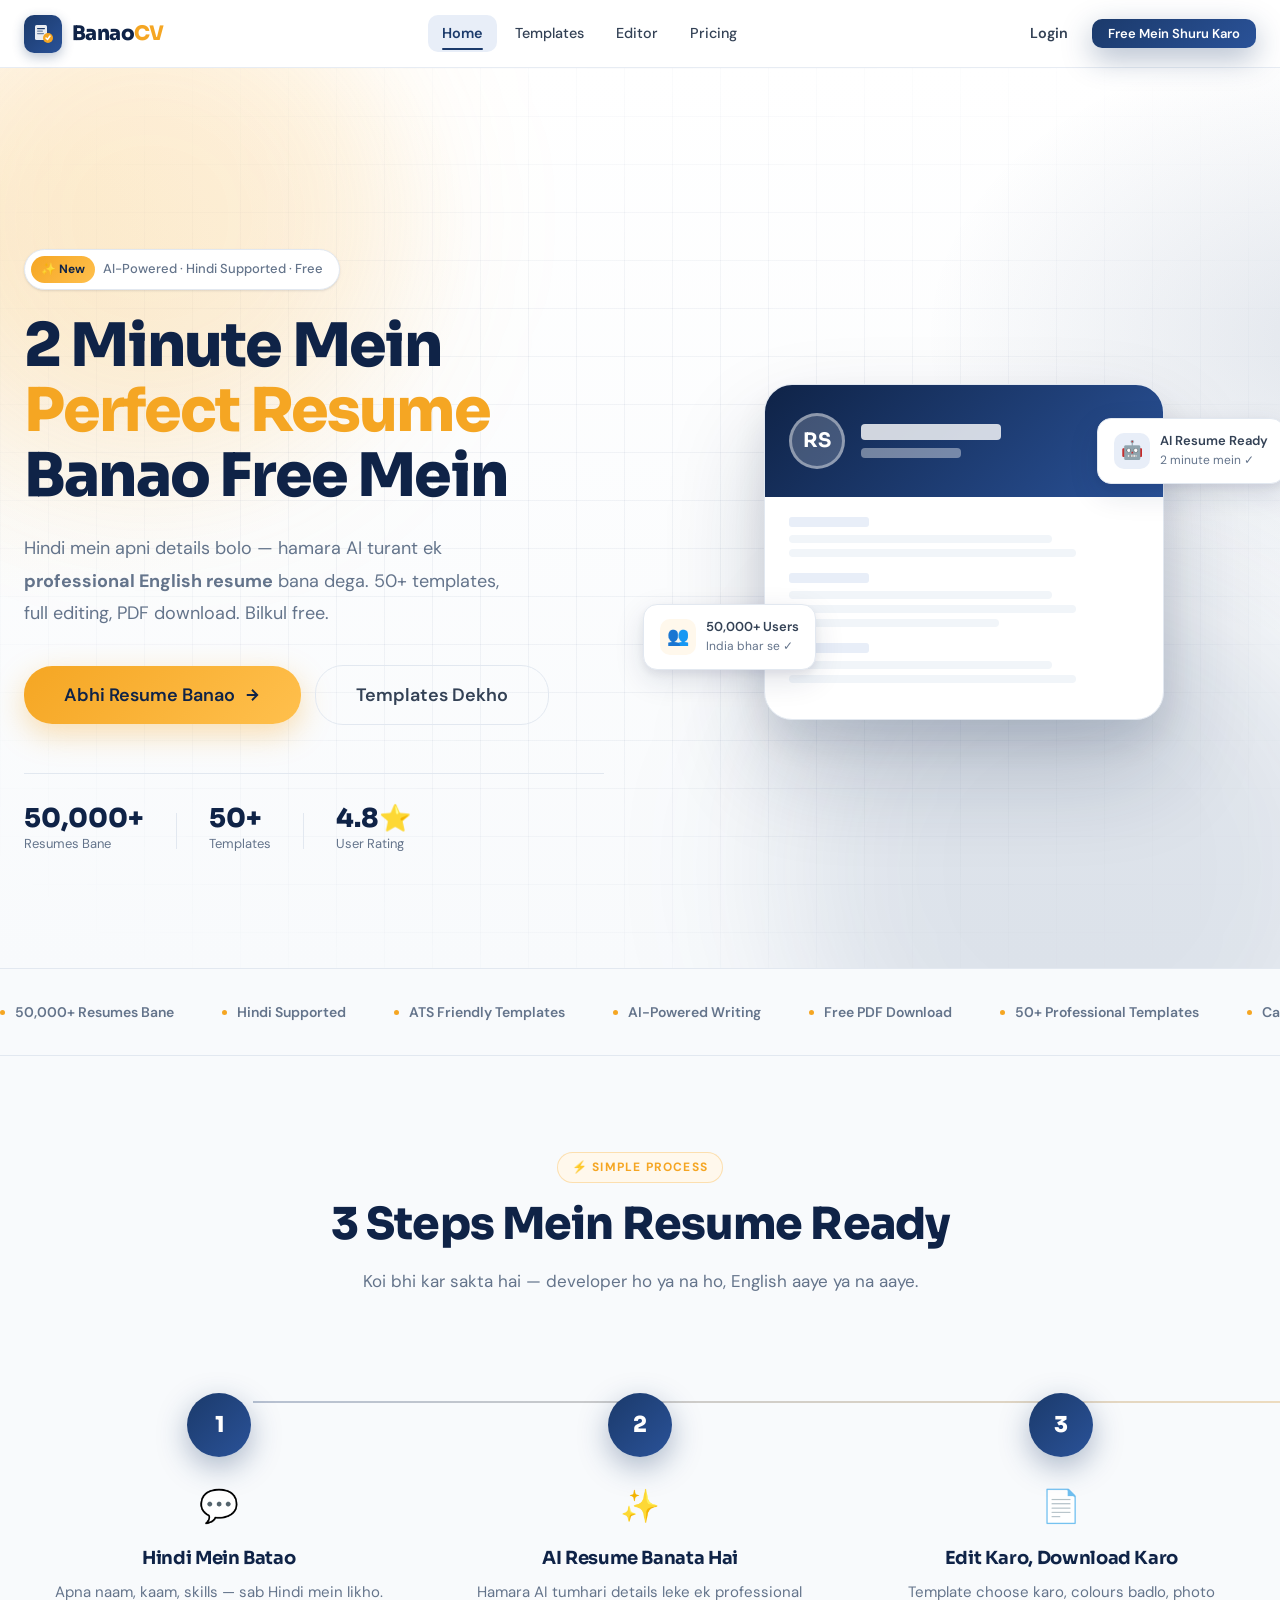
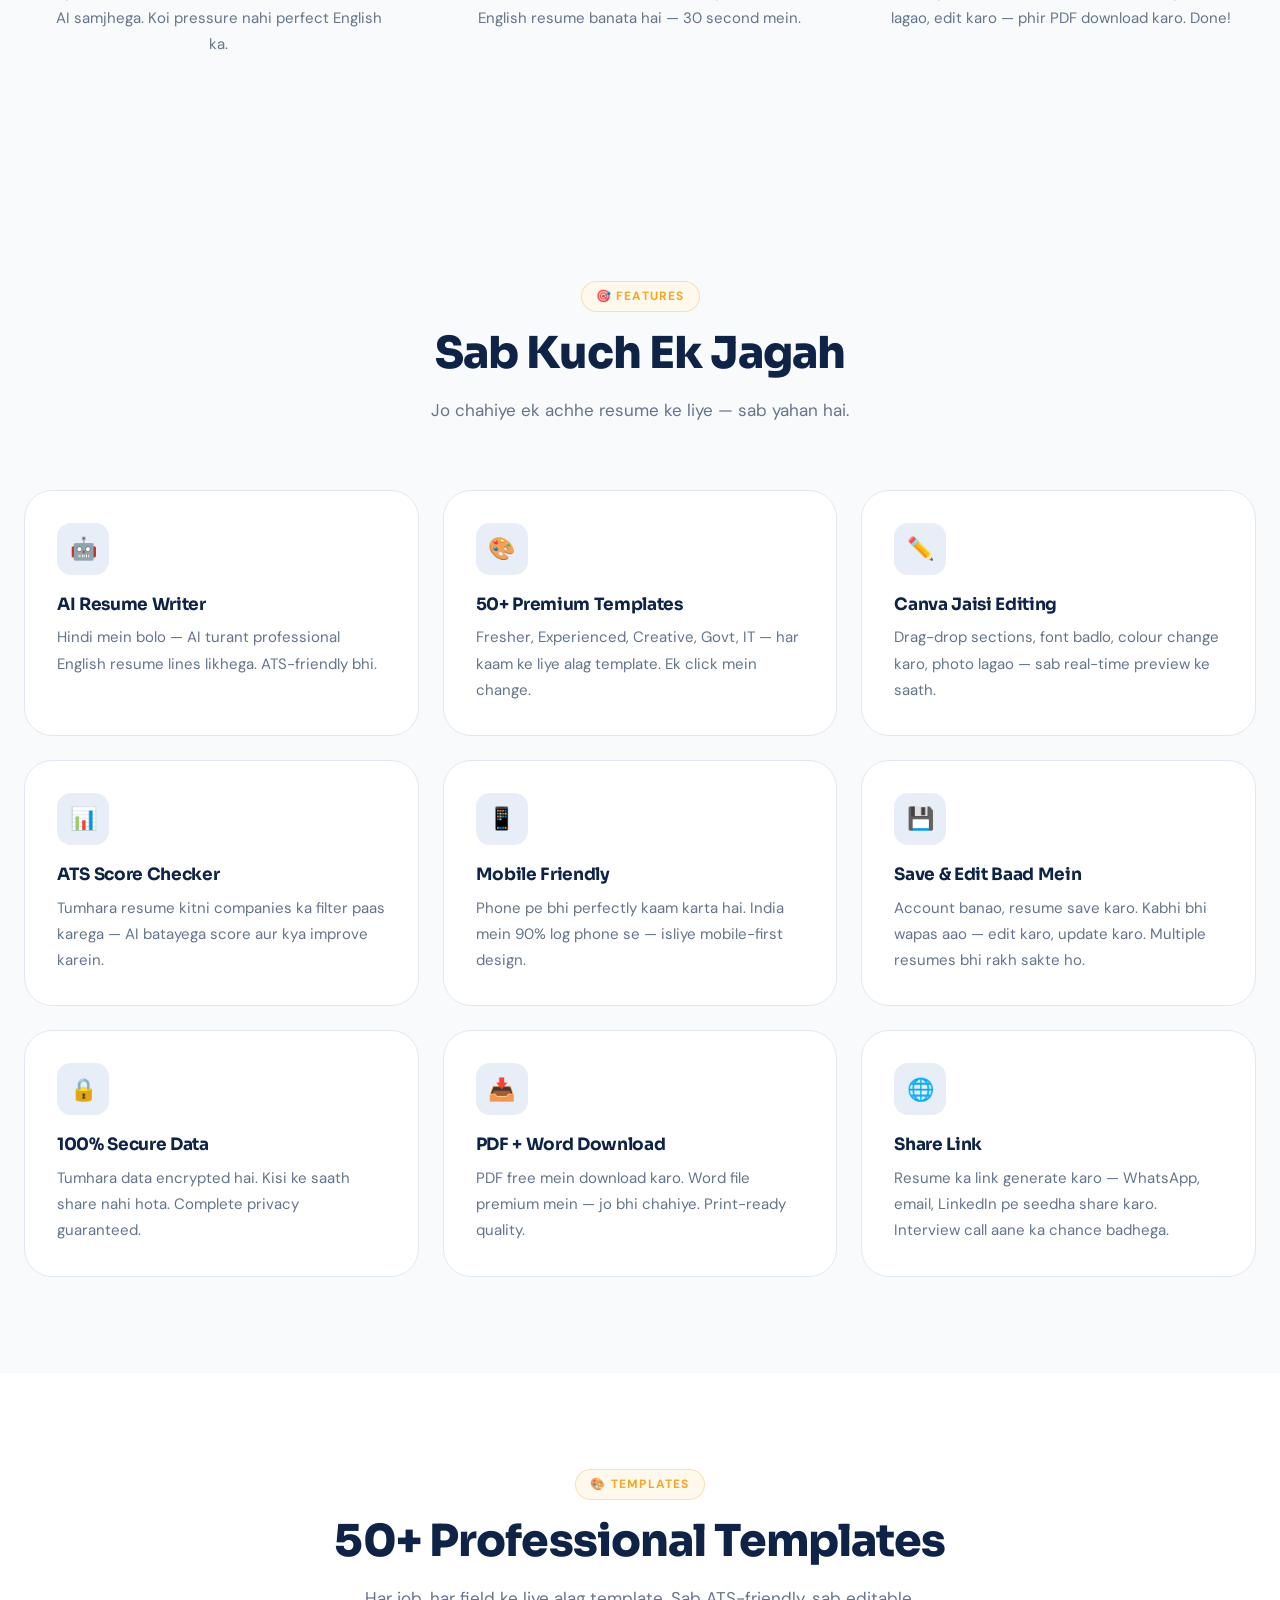
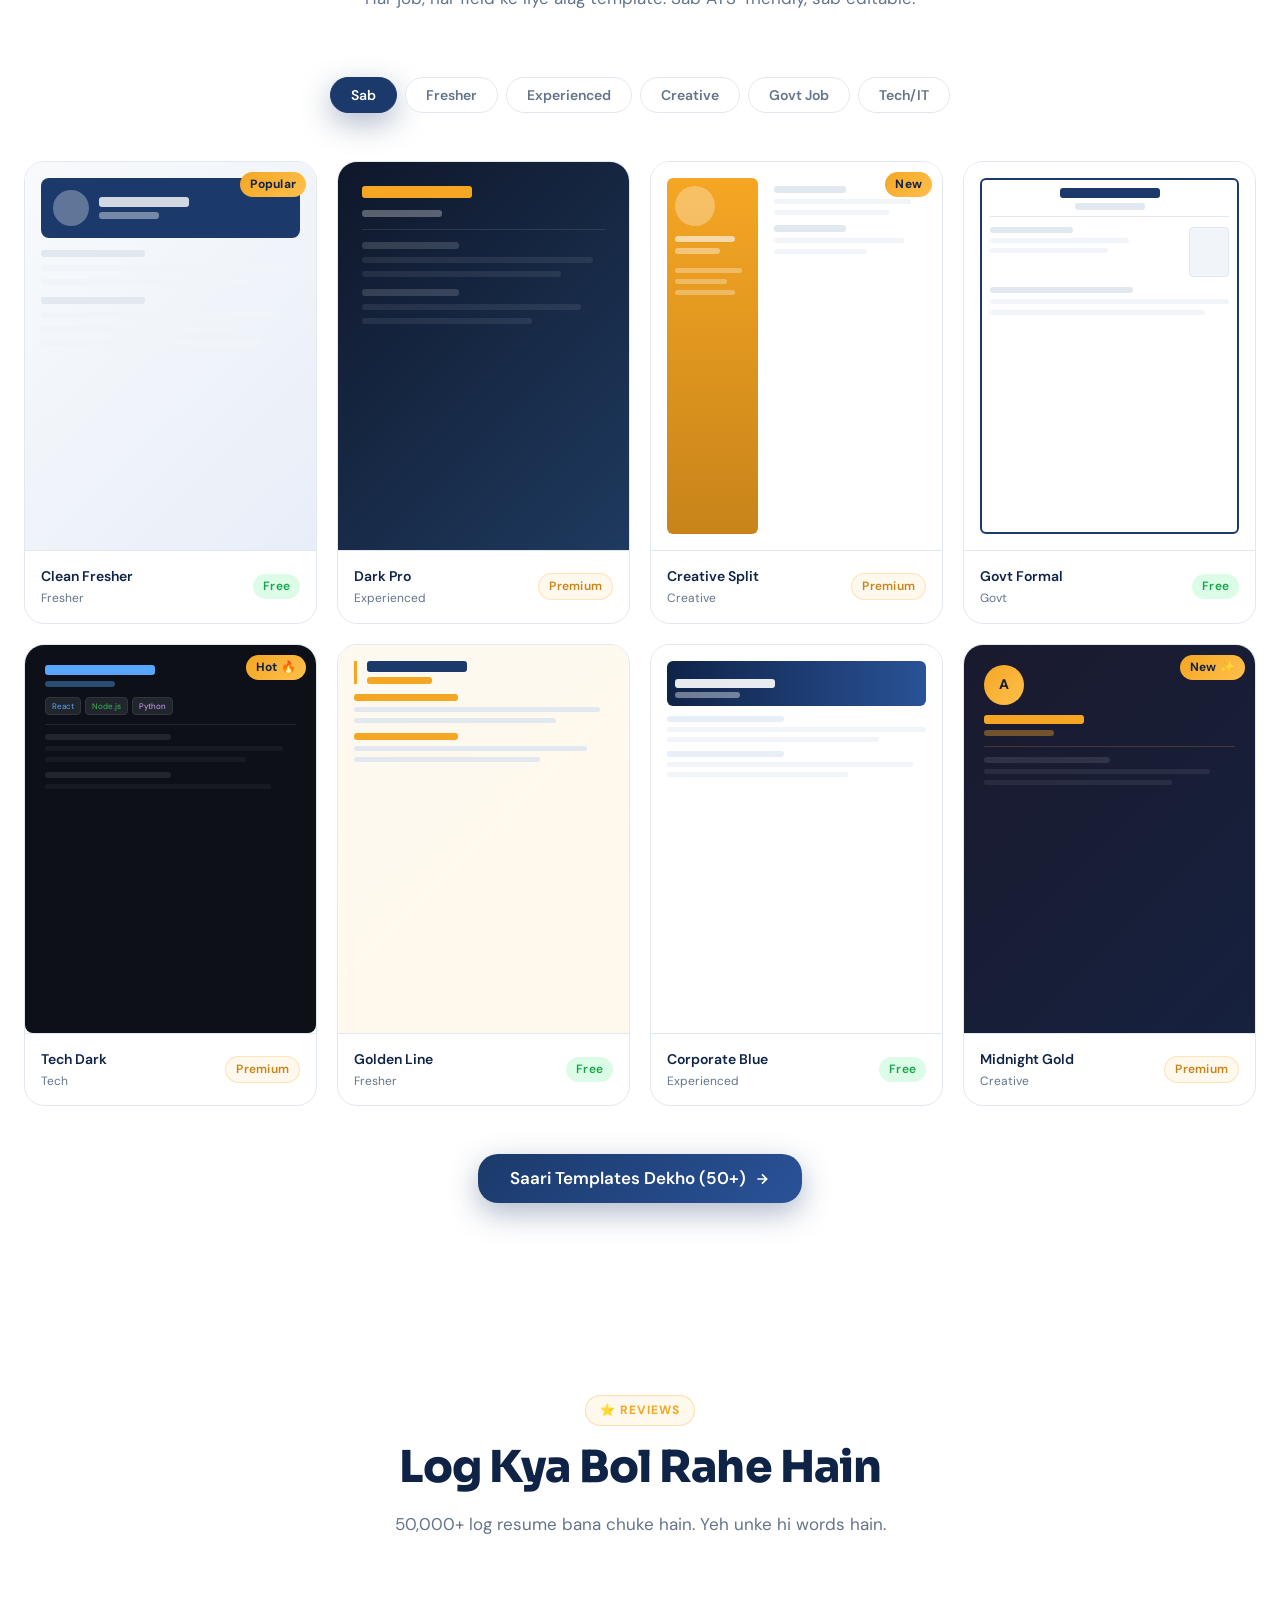
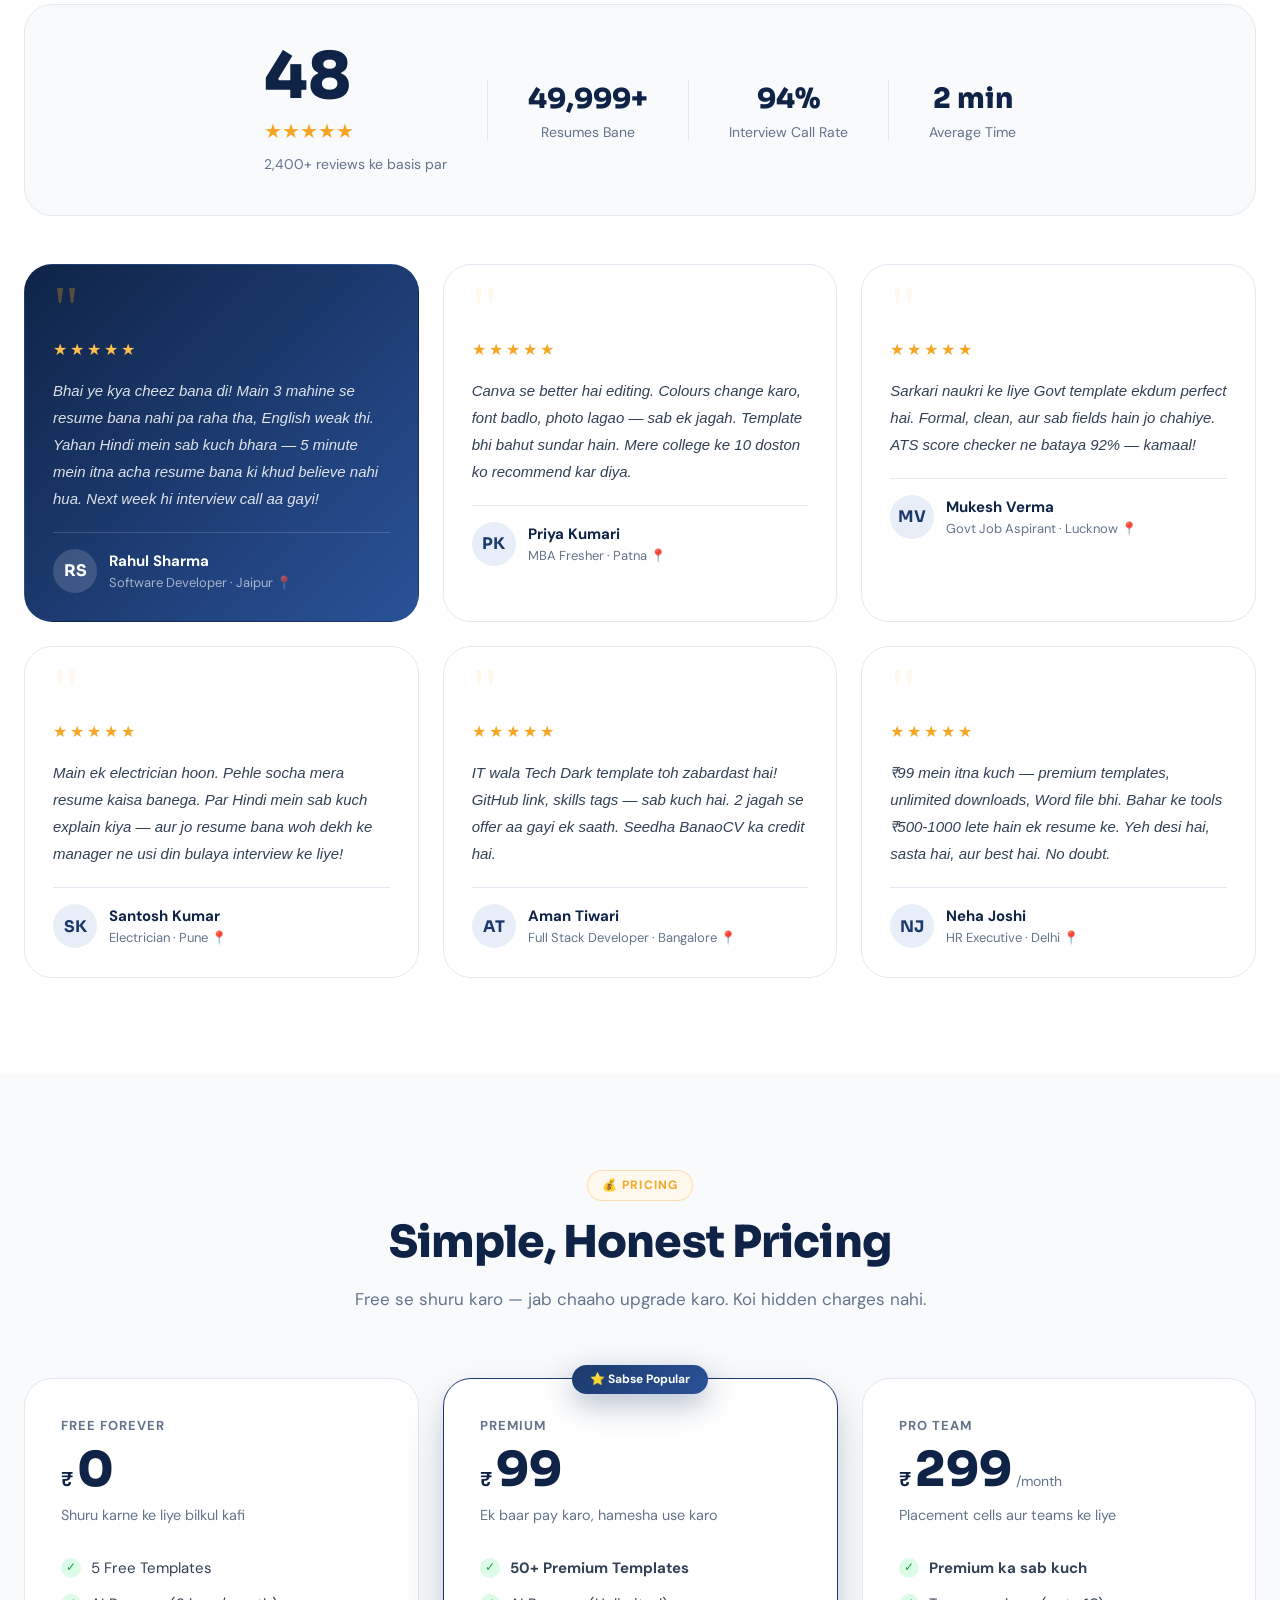
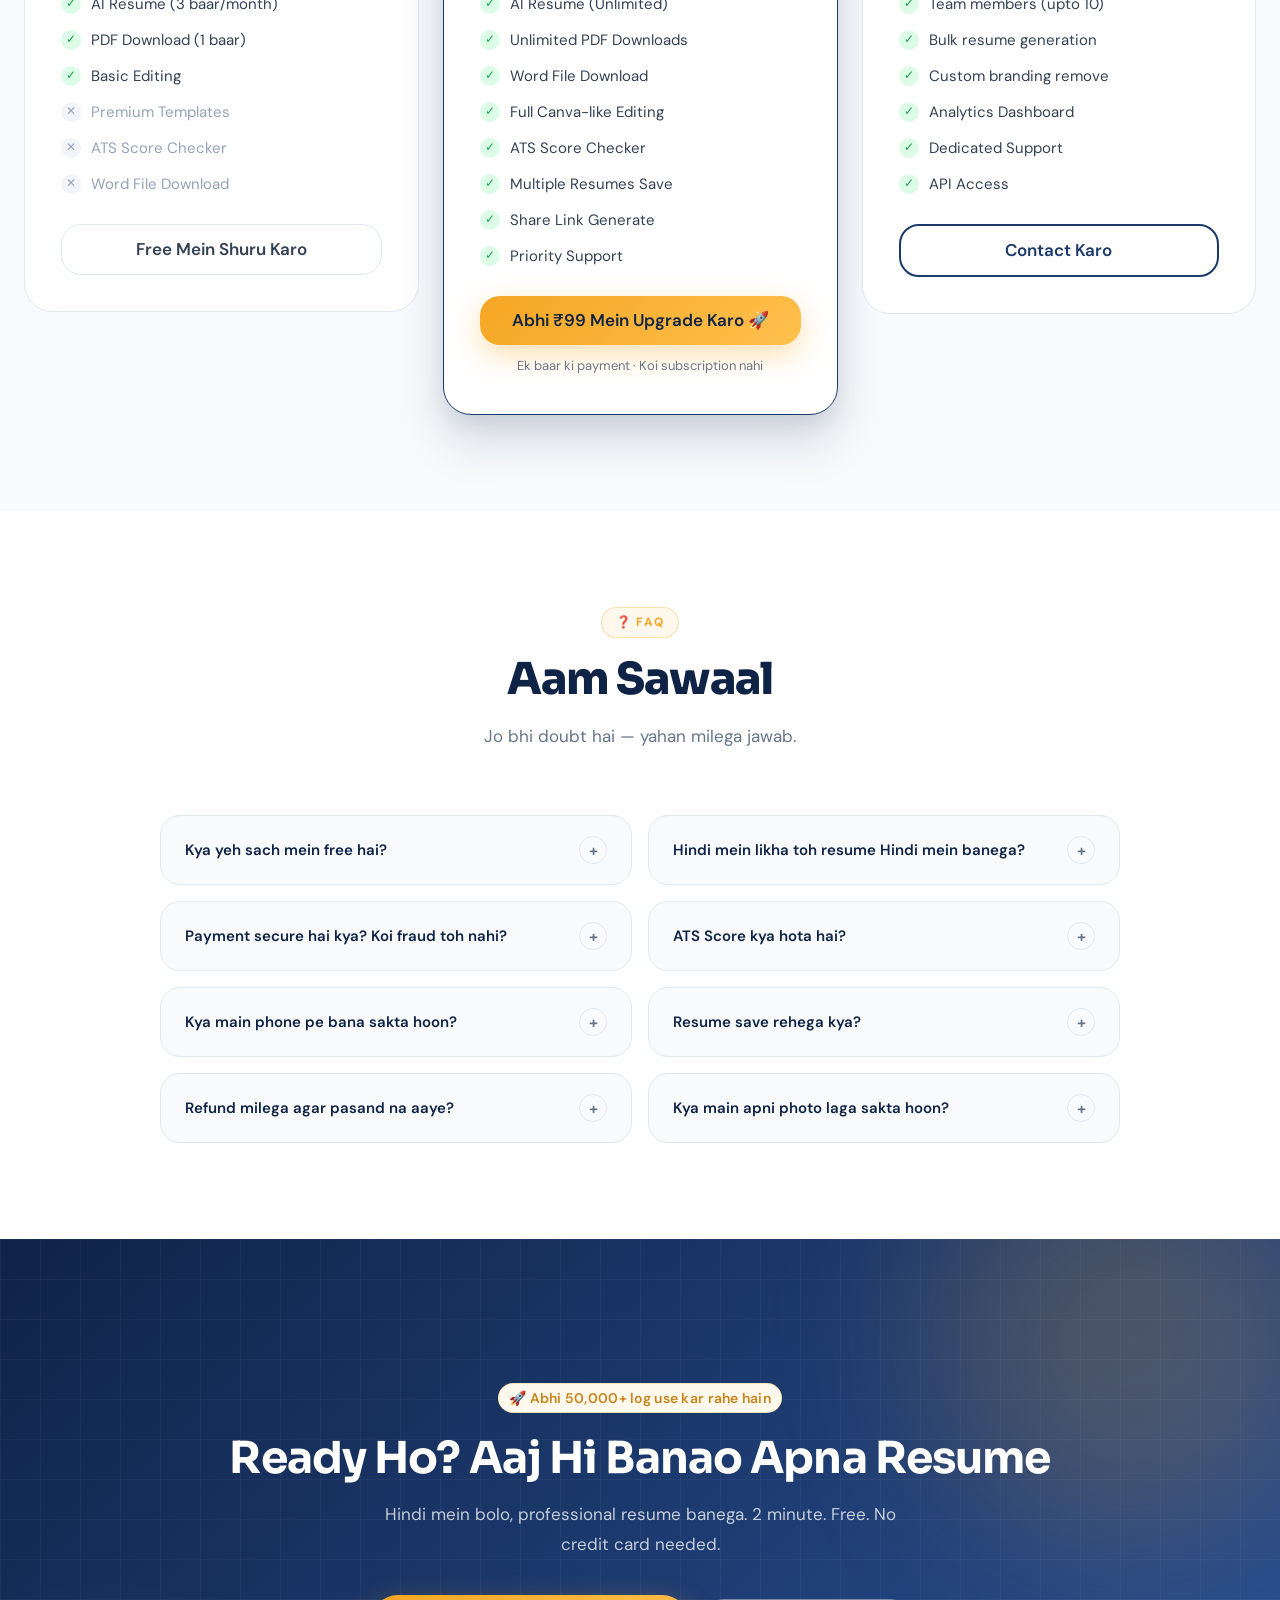
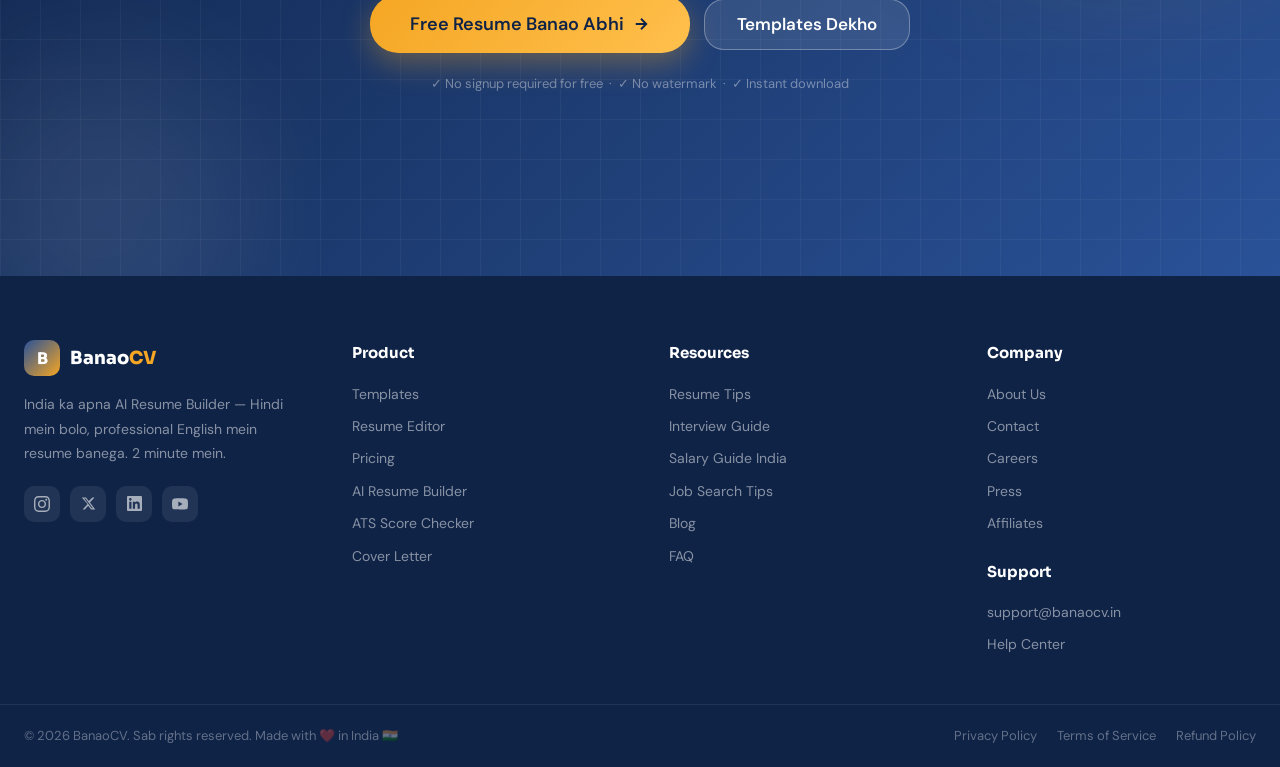
==== commit dbc7635d: "Rebrand experience as BanaoCV and connect app pages Co-authored-by: arena-agent <297053741+arena-age" ====
--- a/index.html
+++ b/index.html
@@ -21,7 +21,7 @@
     <svg xmlns='http://www.w3.org/2000/svg' viewBox='0 0 32 32'>
       <rect width='32' height='32' rx='8' fill='%231B3A6B'/>
       <text x='16' y='23' text-anchor='middle' fill='white'
-        font-family='sans-serif' font-weight='900' font-size='18'>R</text>
+        font-family='sans-serif' font-weight='900' font-size='18'>B</text>
     </svg>" />
 
   <!-- Stylesheets -->
@@ -1141,7 +1141,7 @@
       <button class="modal-close" data-modal-close aria-label="Close">✕</button>
 
       <div class="modal-logo">
-        <div class="nav-logo-icon" style="width:40px;height:40px;font-size:1.1rem">R</div>
+        <div class="nav-logo-icon" style="width:40px;height:40px;font-size:1.1rem">B</div>
         <span style="font-family:var(--font-heading);font-weight:800;font-size:1.25rem;color:var(--brand-dark)">
           Resume<span style="color:var(--gold)">Wala</span>
         </span>
--- a/assets/css/style.css
+++ b/assets/css/style.css
@@ -1,5 +1,5 @@
 /* ============================================================
-   ResumeWala — style.css
+   BanaoCV — style.css
    Main stylesheet — all pages
    ============================================================ */
 
--- a/assets/css/animations.css
+++ b/assets/css/animations.css
@@ -1,5 +1,5 @@
 /* ============================================================
-   ResumeWala — animations.css
+   BanaoCV — animations.css
    All animations, transitions, scroll effects
    ============================================================ */
 
--- a/assets/css/mobile.css
+++ b/assets/css/mobile.css
@@ -0,0 +1,9 @@
+/* BanaoCV responsive refinements shared by every page */
+@media (max-width: 720px) {
+  .container { width: min(100% - 32px, 1180px); }
+  .section { padding: 56px 0; }
+  .hero-title { font-size: clamp(2.3rem, 10vw, 3.4rem); }
+  .hero-cta .btn { width: 100%; justify-content: center; }
+  .hero-stats { gap: 14px; }
+  .modal { width: calc(100% - 28px); padding: 24px 20px; }
+}
--- a/assets/css/templates.css
+++ b/assets/css/templates.css
@@ -0,0 +1,4 @@
+/* Template card enhancements; the core component styles live in style.css. */
+.template-card { transition: transform .25s ease, box-shadow .25s ease; }
+.template-card:hover { transform: translateY(-6px); }
+.template-thumb { overflow: hidden; }
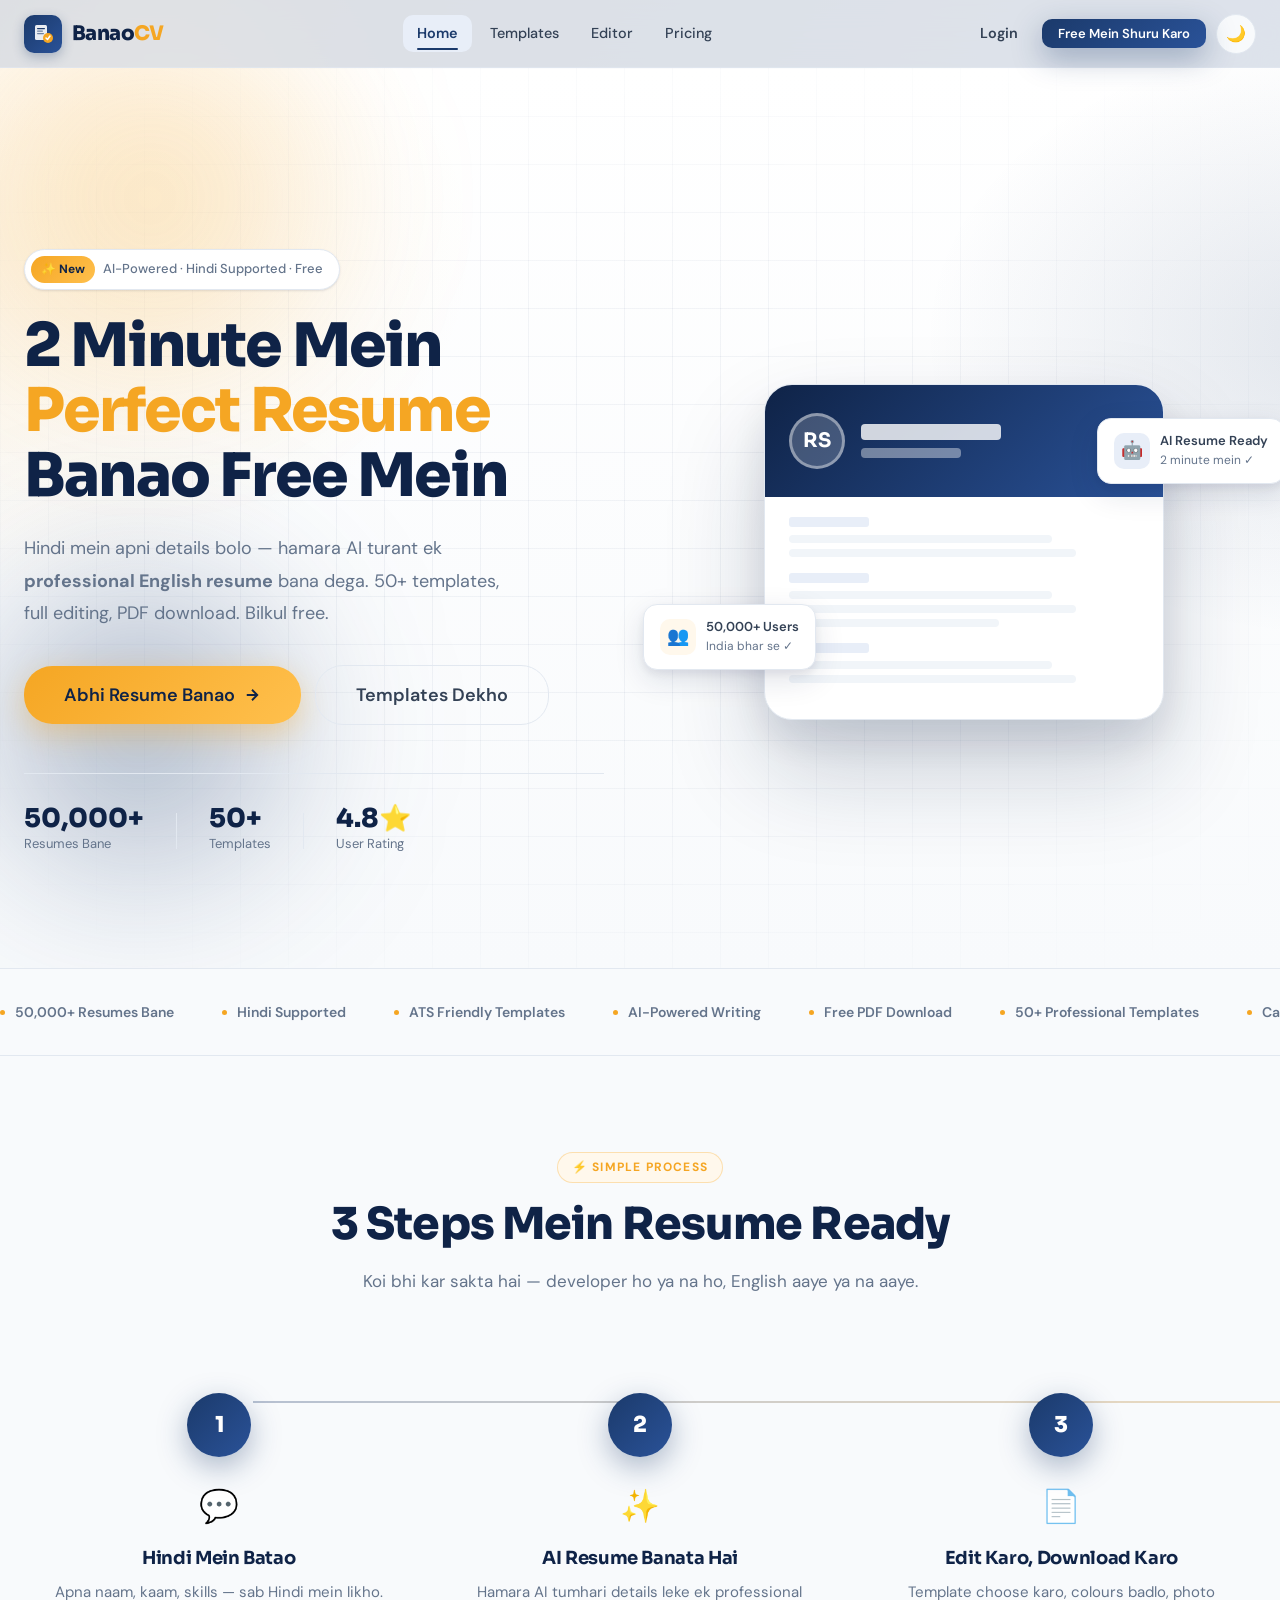
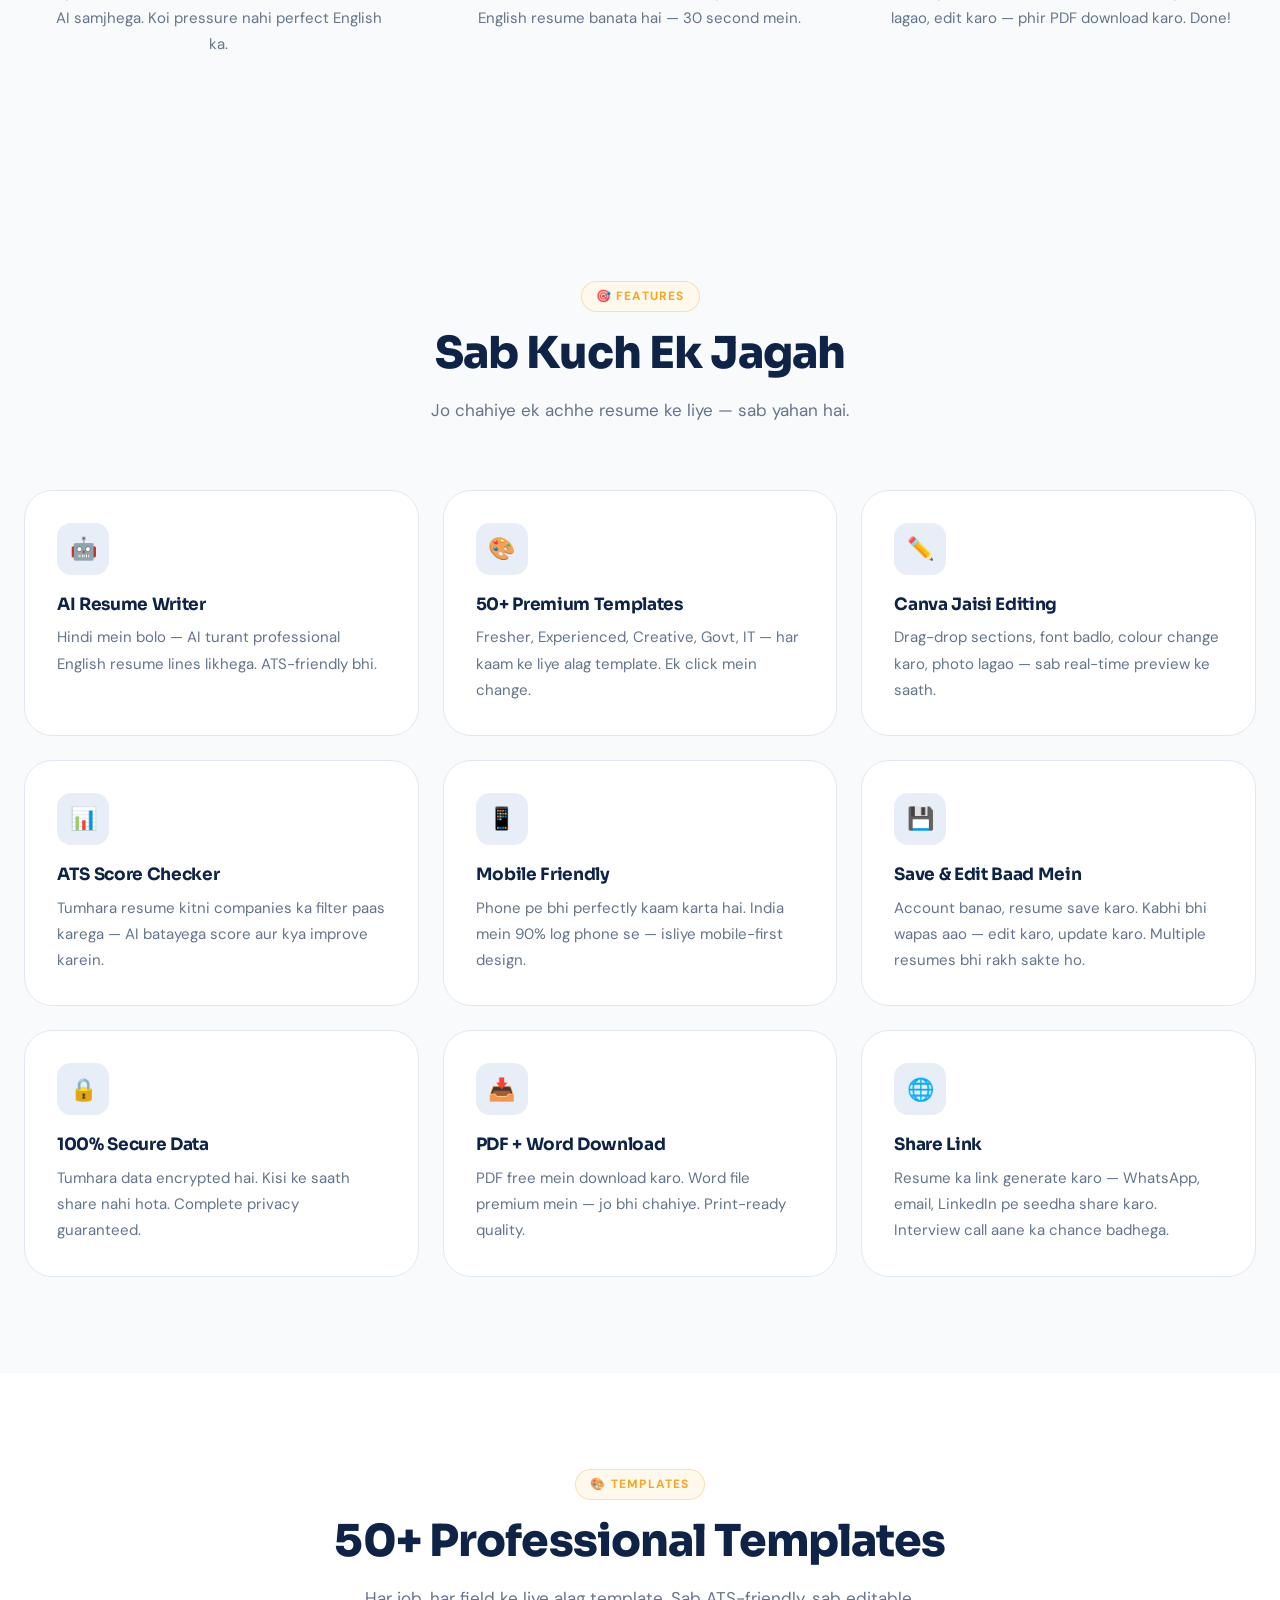
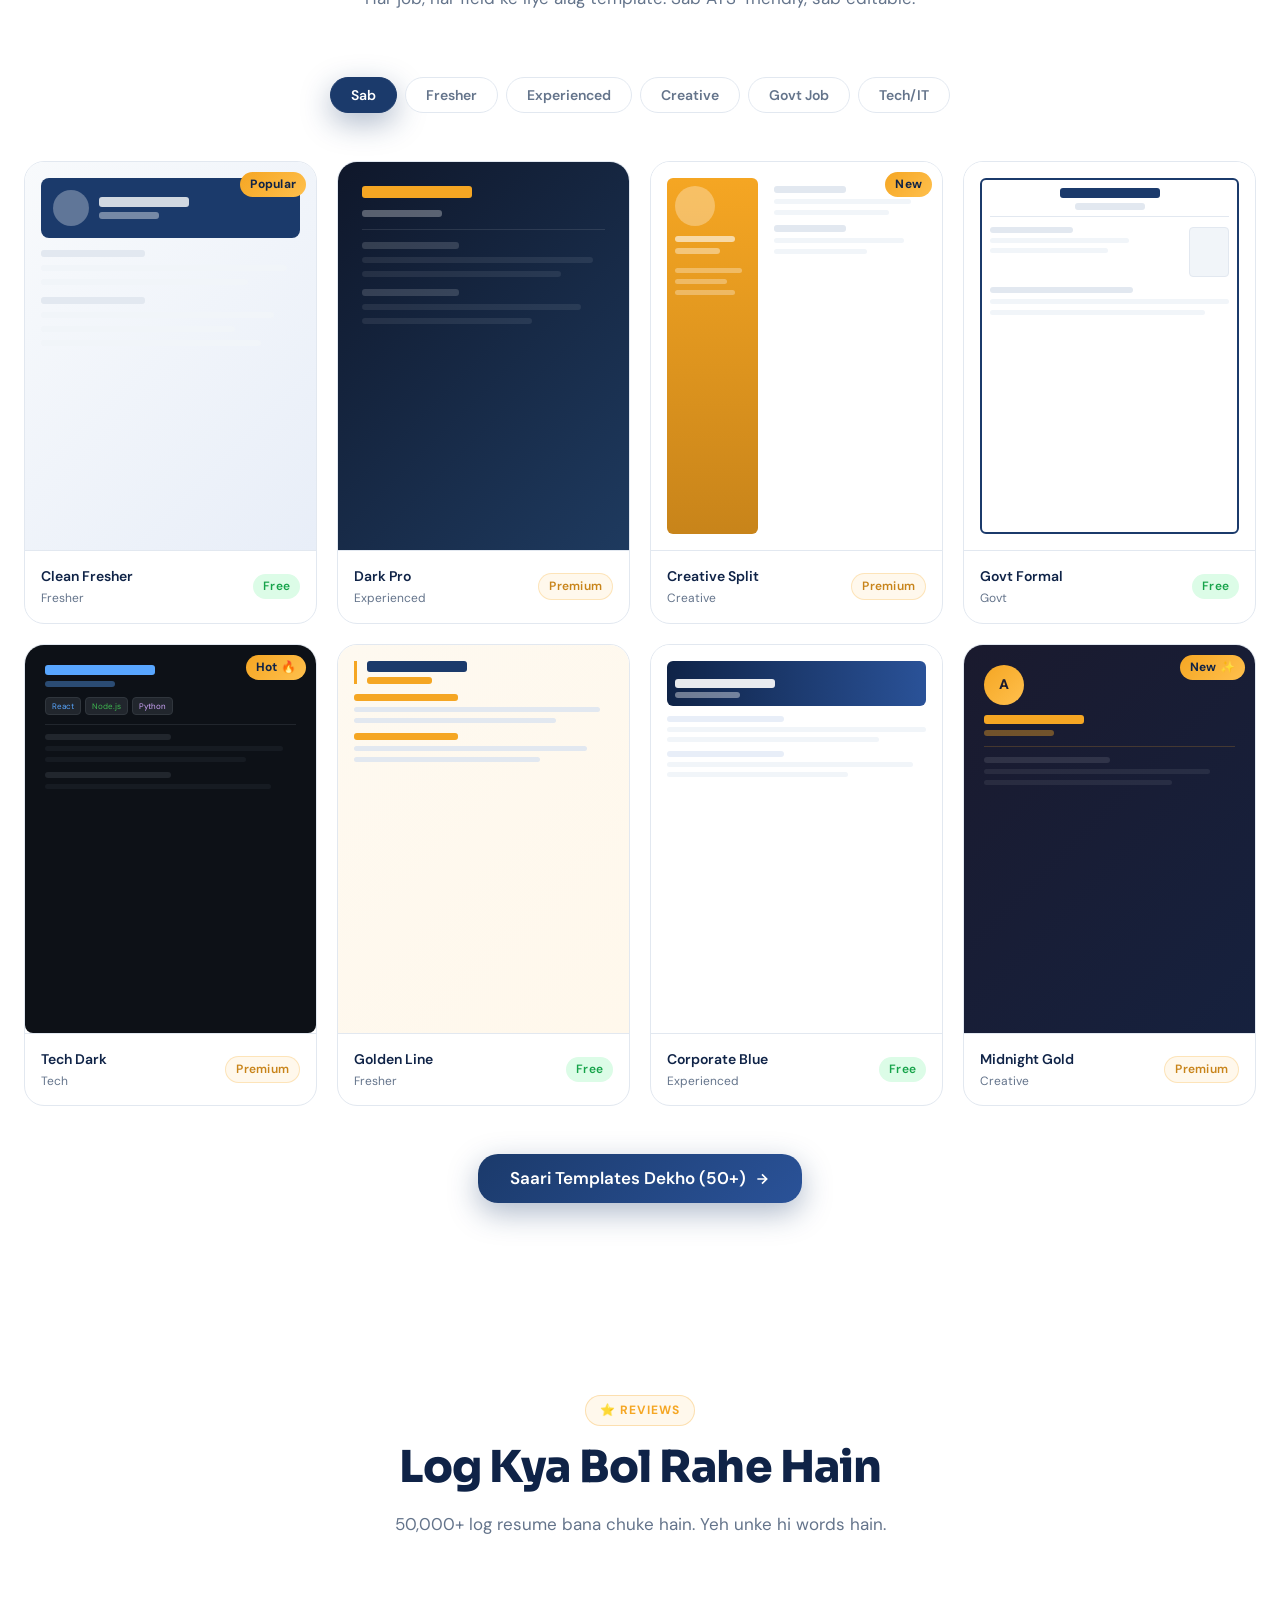
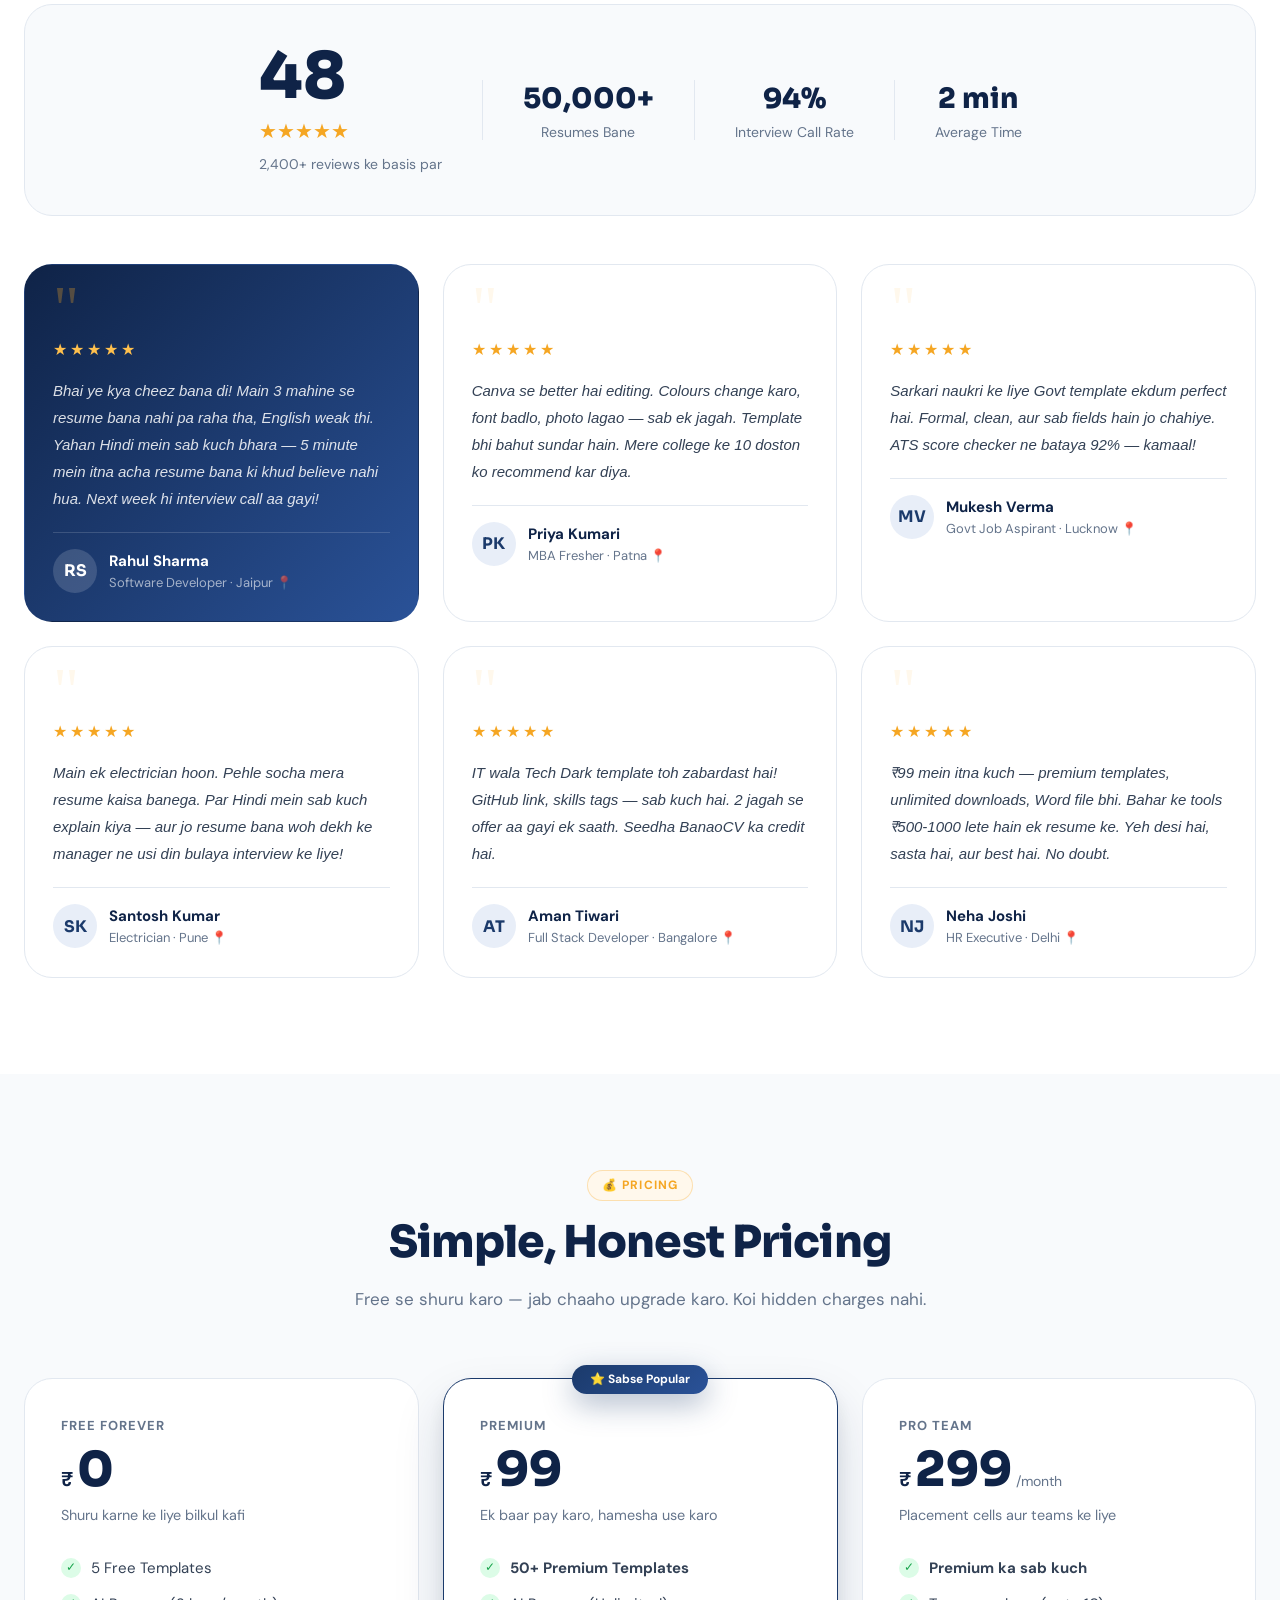
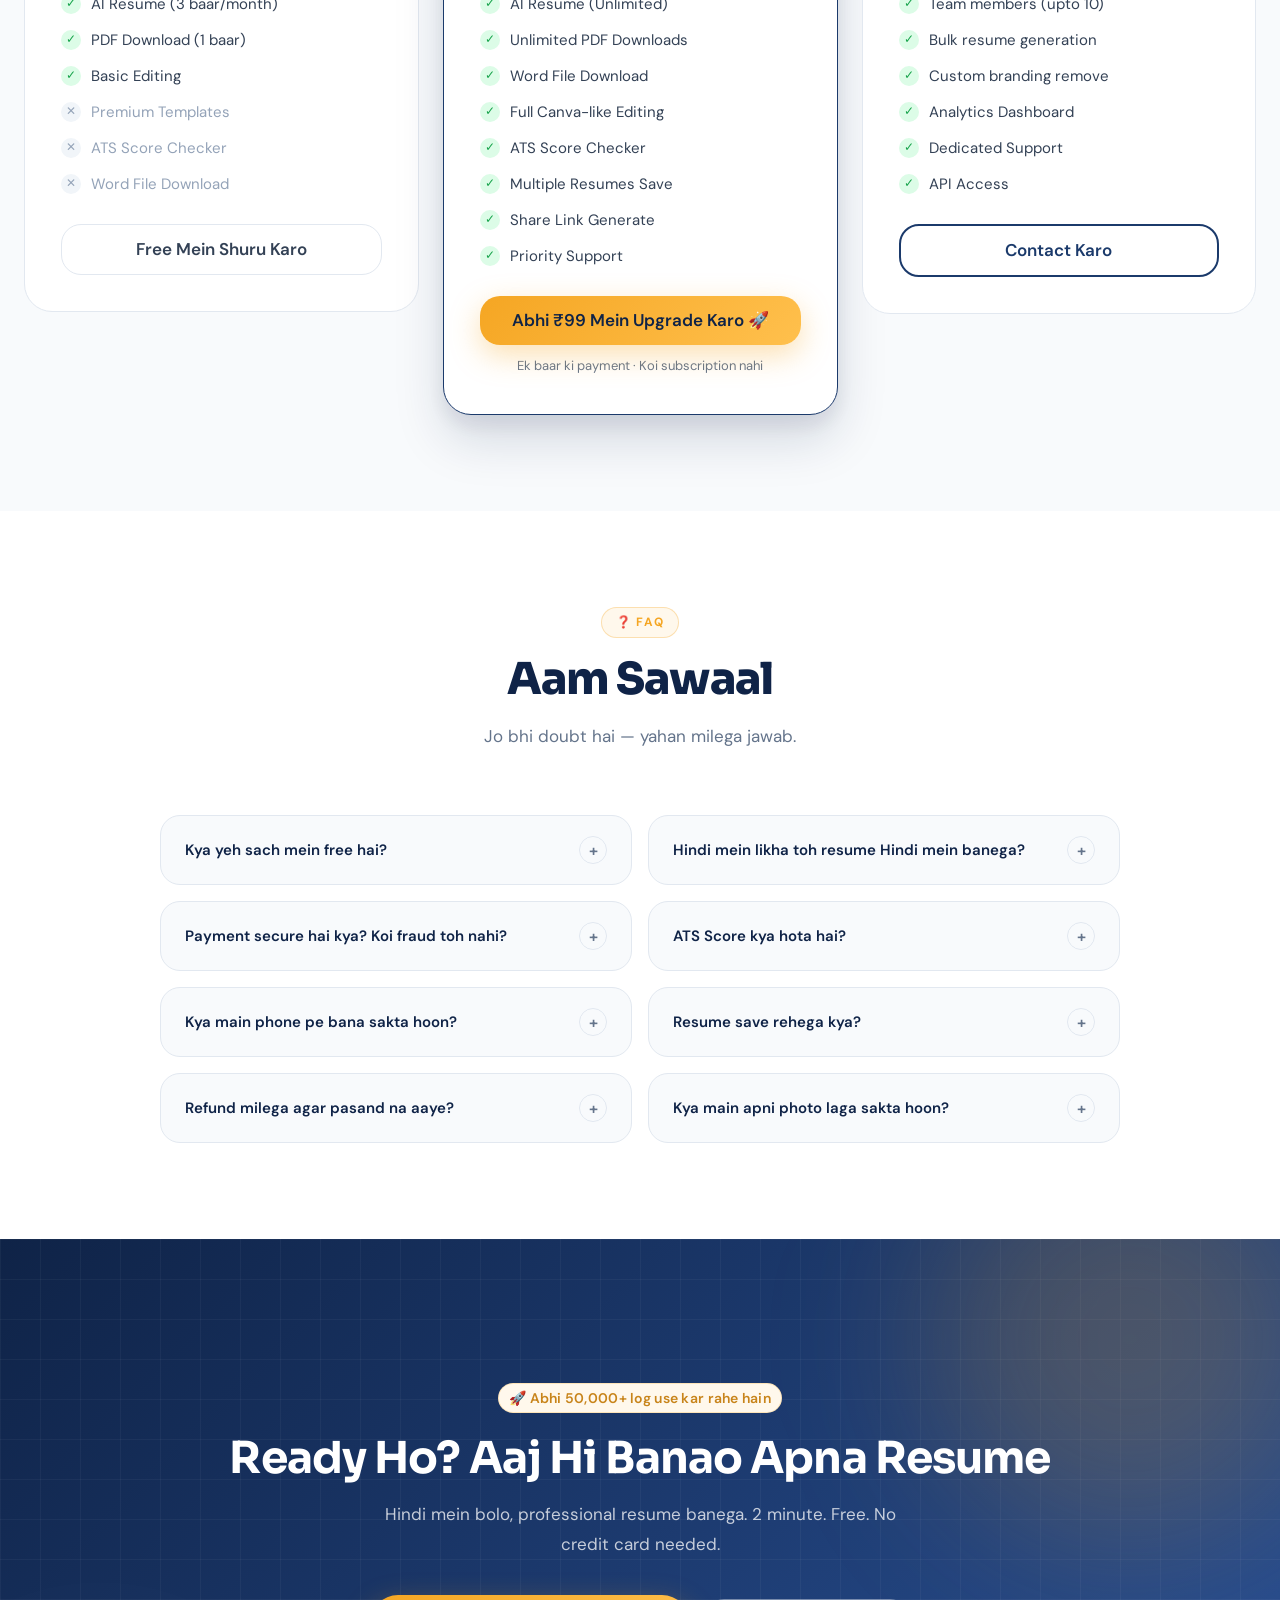
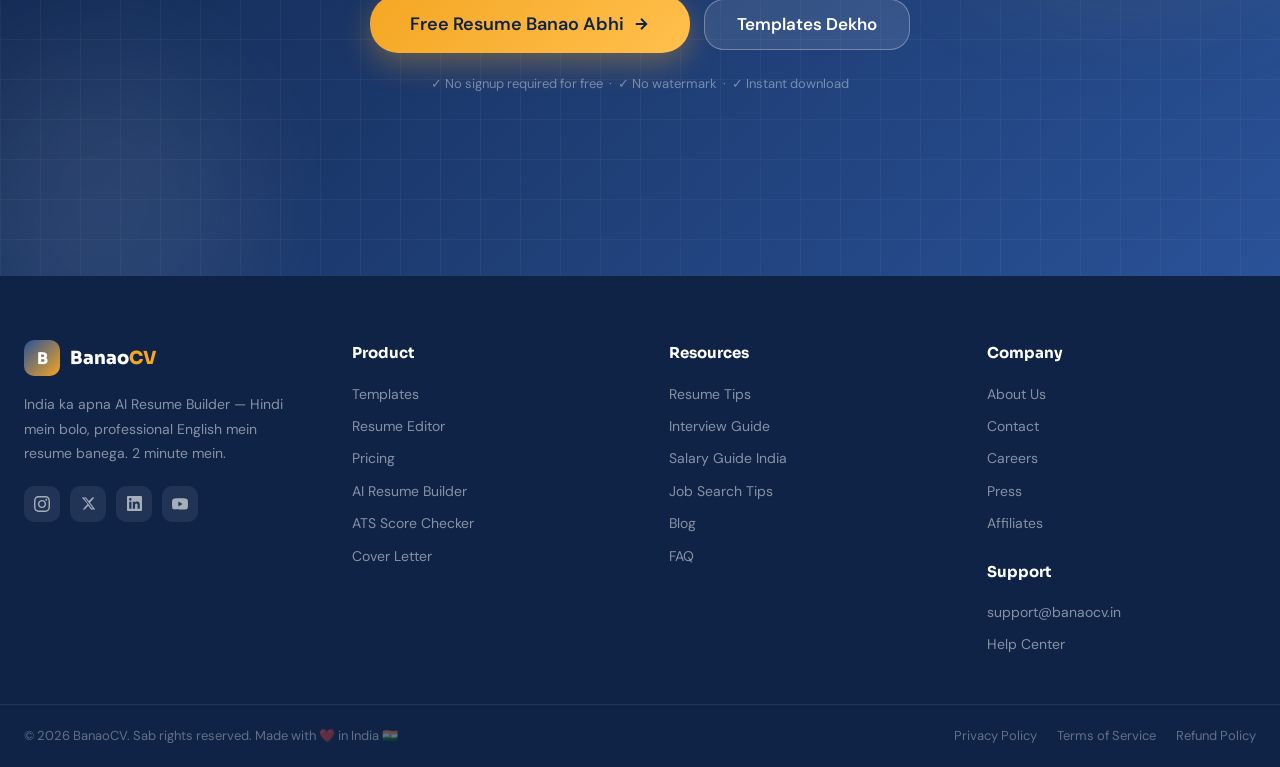
==== commit 79a0baf0: "Full BanaoCV redesign: unique animated backgrounds, dark mode, env configs, all pages connected Co-a" ====
--- a/index.html
+++ b/index.html
@@ -26,12 +26,14 @@
 
   <!-- Stylesheets -->
   <link rel="stylesheet" href="assets/css/style.css" />
+  <link rel="stylesheet" href="assets/css/page-backgrounds.css" />
   <link rel="stylesheet" href="assets/css/animations.css" />
   <link rel="stylesheet" href="assets/css/mobile.css" />
   <link rel="stylesheet" href="assets/css/templates.css" />
+  <script src="assets/js/config.runtime.js"></script>
 </head>
 
-<body>
+<body class="bg-home"><div class="page-bg-animated"><div class="hero-blob hero-blob-1"></div><div class="hero-blob hero-blob-2"></div></div>
 
   <!-- ═══════ NAVBAR (auto-injected) ═══════ -->
   <script src="components/nav.js"></script>
--- a/assets/css/style.css
+++ b/assets/css/style.css
@@ -2170,3 +2170,276 @@
   from { opacity: 0; }
   to   { opacity: 1; }
 }
+
+/* ══════════════════════════════════════════════════════════
+   25. DARK MODE (Global Toggle + localStorage)
+══════════════════════════════════════════════════════════ */
+:root.dark-mode,
+.dark-mode {
+  /* Brand */
+  --brand:          #4a7ec7;
+  --brand-dark:     #c8dcf5;
+  --brand-light:    #7fa8e8;
+  --brand-xlight:   rgba(74,126,199,0.15);
+
+  /* Gold — slightly muted for dark */
+  --gold:           #f0b94b;
+  --gold-dark:      #e6a832;
+  --gold-light:     #ffd07a;
+  --gold-xlight:    rgba(240,185,75,0.15);
+
+  /* Neutrals */
+  --white:          #111827;
+  --bg:             #0b1120;
+  --bg-2:           #0f172a;
+  --border:         #1e293b;
+  --border-dark:    #334155;
+
+  /* Text */
+  --text:           #e2e8f0;
+  --text-2:         #cbd5e1;
+  --text-3:         #94a3b8;
+  --text-4:         #64748b;
+
+  /* Shadows — softer in dark */
+  --shadow-sm:      0 1px 3px rgba(0,0,0,0.3), 0 1px 2px rgba(0,0,0,0.25);
+  --shadow:         0 4px 16px rgba(0,0,0,0.3), 0 2px 6px rgba(0,0,0,0.2);
+  --shadow-md:      0 10px 30px rgba(0,0,0,0.35), 0 4px 10px rgba(0,0,0,0.25);
+  --shadow-lg:      0 25px 50px rgba(0,0,0,0.4), 0 10px 20px rgba(0,0,0,0.3);
+  --shadow-xl:      0 50px 100px rgba(0,0,0,0.5), 0 20px 40px rgba(0,0,0,0.35);
+  --shadow-gold:    0 10px 30px rgba(240,185,75,0.25);
+  --shadow-brand:   0 10px 30px rgba(74,126,199,0.25);
+}
+
+.dark-mode body {
+  background: var(--bg);
+  color: var(--text);
+}
+
+.dark-mode h1,
+.dark-mode h2,
+.dark-mode h3,
+.dark-mode h4,
+.dark-mode h5,
+.dark-mode h6,
+.dark-mode .section-header h2,
+.dark-mode .hero-title,
+.dark-mode .pricing-plan,
+.dark-mode .pricing-currency,
+.dark-mode .pricing-amount,
+.dark-mode .step-title,
+.dark-mode .template-name,
+.dark-mode .feature-title,
+.dark-mode .modal-title,
+.dark-mode .faq-question {
+  color: var(--text);
+}
+
+.dark-mode p,
+.dark-mode .hero-desc,
+.dark-mode .pricing-desc,
+.dark-mode .step-desc,
+.dark-mode .feature-desc,
+.dark-mode .template-category,
+.dark-mode .reviews-stat-label,
+.dark-mode .pricing-feature,
+.dark-mode .faq-answer p,
+.dark-mode .modal-sub,
+.dark-mode .form-label,
+.dark-mode .review-text,
+.dark-mode .hero-desc,
+.dark-mode .reviews-rating-count,
+.dark-mode .pricing-desc {
+  color: var(--text-3);
+}
+
+.dark-mode a { color: inherit; }
+
+.dark-mode .hero {
+  background:
+    radial-gradient(ellipse 900px 600px at -5% 20%, rgba(245,166,35,0.08) 0%, transparent 60%),
+    radial-gradient(ellipse 700px 500px at 105% 30%, rgba(74,126,199,0.1) 0%, transparent 60%),
+    linear-gradient(180deg, #0b1120 0%, #0f172a 100%);
+}
+
+.dark-mode .hero-grid {
+  background-image:
+    linear-gradient(rgba(245,166,35,0.04) 1px, transparent 1px),
+    linear-gradient(90deg, rgba(245,166,35,0.04) 1px, transparent 1px);
+}
+
+.dark-mode .hero-eyebrow {
+  background: rgba(15,23,42,0.8);
+  border-color: rgba(255,255,255,0.1);
+}
+
+.dark-mode .hero-resume-mock {
+  background: #0f172a;
+  border-color: var(--border);
+}
+
+.dark-mode .hero-float-badge {
+  background: #0f172a;
+  border-color: var(--border);
+}
+
+.dark-mode .features,
+.dark-mode .pricing,
+.dark-mode .how-it-works,
+.dark-mode .reviews-summary,
+.dark-mode .faq-item,
+.dark-mode .cta-banner-inner {
+  background: var(--bg-2);
+}
+
+.dark-mode .feature-card,
+.dark-mode .template-card,
+.dark-mode .pricing-card,
+.dark-mode .review-card,
+.dark-mode .card,
+.dark-mode .faq-item.open {
+  background: #111827;
+  border-color: var(--border);
+}
+
+.dark-mode .template-thumb-inner,
+.dark-mode .pricing-card.popular {
+  background: linear-gradient(135deg, #111827, #0f172a);
+}
+
+.dark-mode .pricing-card.popular {
+  border-color: var(--brand);
+  box-shadow: 0 0 0 1px rgba(74,126,199,0.3), var(--shadow-lg);
+}
+
+.dark-mode #navbar {
+  background: rgba(11,17,32,0.85);
+  border-bottom-color: rgba(30,41,59,0.8);
+}
+
+.dark-mode #navbar.scrolled {
+  background: rgba(11,17,32,0.95);
+}
+
+.dark-mode #footer {
+  background: #060e1a;
+  border-top-color: rgba(255,255,255,0.05);
+}
+
+.dark-mode .marquee-section {
+  background: var(--bg-2);
+  border-top-color: var(--border);
+  border-bottom-color: var(--border);
+}
+
+.dark-mode .btn-outline,
+.dark-mode .btn-ghost {
+  border-color: var(--border);
+  color: var(--text);
+}
+
+.dark-mode .btn-ghost:hover {
+  background: var(--brand-xlight);
+  color: var(--brand-light);
+}
+
+.dark-mode .search-bar,
+.dark-mode input,
+.dark-mode textarea {
+  background: #0f172a;
+  border-color: var(--border);
+  color: var(--text);
+}
+
+.dark-mode .form-input:focus {
+  border-color: var(--brand);
+  box-shadow: 0 0 0 4px rgba(74,126,199,0.15);
+}
+
+.dark-mode ::selection {
+  background: rgba(240,185,75,0.25);
+  color: var(--text);
+}
+
+.dark-mode ::-webkit-scrollbar-track { background: var(--bg); }
+.dark-mode ::-webkit-scrollbar-thumb { background: var(--border-dark); }
+.dark-mode ::-webkit-scrollbar-thumb:hover { background: var(--brand-light); }
+
+/* Dark mode toggle button in nav */
+.dark-mode-toggle {
+  width: 40px;
+  height: 40px;
+  border-radius: 50%;
+  border: 1.5px solid var(--border);
+  background: var(--bg);
+  display: flex;
+  align-items: center;
+  justify-content: center;
+  cursor: pointer;
+  transition: all var(--t);
+  color: var(--text);
+  font-size: 1rem;
+}
+
+.dark-mode-toggle:hover {
+  background: var(--gold);
+  border-color: var(--gold);
+  color: var(--brand-dark);
+}
+
+.dark-mode .dark-mode-toggle {
+  background: var(--brand);
+  border-color: var(--brand);
+  color: var(--white);
+}
+
+.dark-mode .dark-mode-toggle:hover {
+  background: var(--gold);
+  border-color: var(--gold);
+  color: var(--brand-dark);
+}
+
+/* Page-specific dark adjustments */
+.dark-mode .bg-templates .page-bg-animated {
+  background:
+    linear-gradient(135deg, #060d1a 0%, #0f172a 30%, #0b1120 70%, #060e1a 100%),
+    repeating-linear-gradient(45deg, rgba(240,185,75,0.04) 0px, rgba(240,185,75,0.04) 1px, transparent 1px, transparent 20px),
+    repeating-linear-gradient(-45deg, rgba(240,185,75,0.03) 0px, rgba(240,185,75,0.03) 1px, transparent 1px, transparent 20px);
+}
+
+.dark-mode .bg-editor .page-bg-animated {
+  background:
+    linear-gradient(180deg, #060a14 0%, #0a0f1a 50%, #060e1a 100%),
+    linear-gradient(90deg, rgba(74,126,199,0.05) 1px, transparent 1px),
+    linear-gradient(0deg, rgba(74,126,199,0.05) 1px, transparent 1px);
+  background-size: 100% 100%, 40px 40px, 40px 40px;
+}
+
+.dark-mode .bg-pricing .page-bg-animated {
+  background:
+    linear-gradient(135deg, #060a14 0%, #0b1120 25%, #1a0f2e 60%, #0f2347 100%);
+  background-size: 300% 300%;
+}
+
+.dark-mode .bg-login .page-bg-animated {
+  background:
+    radial-gradient(at 70% 30%, rgba(240,185,75,0.08) 0%, transparent 60%),
+    radial-gradient(at 30% 80%, rgba(74,126,199,0.08) 0%, transparent 60%),
+    linear-gradient(160deg, #060a14 0%, #081020 60%, #0a1525 100%);
+}
+
+.dark-mode .bg-dashboard .page-bg-animated {
+  background:
+    linear-gradient(180deg, #060a14 0%, #0a1020 40%, #0b1125 70%, #060e1a 100%),
+    radial-gradient(at 50% 0%, rgba(74,126,199,0.06) 0%, transparent 70%);
+}
+
+.dark-mode .hero-blob-1,
+.dark-mode .hero-blob-2,
+.dark-mode .template-animated-orb,
+.dark-mode .pricing-sparkle,
+.dark-mode .editor-glow,
+.dark-mode .float-badge-ai,
+.dark-mode .float-badge-users {
+  filter: blur(80px) brightness(0.7);
+}
--- a/assets/css/page-backgrounds.css
+++ b/assets/css/page-backgrounds.css
@@ -0,0 +1,203 @@
+/* ============================================================
+   BanaoCV — Unique Animated Backgrounds Per Page
+   Each page gets its own living, breathing canvas-like background
+   ============================================================ */
+
+/* Shared base for all animated page backgrounds */
+.page-bg-animated {
+  position: fixed;
+  inset: 0;
+  z-index: 0;
+  pointer-events: none;
+  overflow: hidden;
+}
+
+/* ══════════════════════════════════════════════════════════
+   HOME — Deep Ocean / Brand Wave
+══════════════════════════════════════════════════════════ */
+.bg-home .hero,
+.bg-home .section,
+.bg-home .marquee-section,
+.bg-home .cta-banner {
+  position: relative;
+  z-index: 2;
+}
+
+.bg-home .page-bg-animated {
+  background:
+    radial-gradient(at 20% 10%, rgba(27,58,107,0.15) 0%, transparent 50%),
+    radial-gradient(at 80% 90%, rgba(245,166,35,0.12) 0%, transparent 50%),
+    linear-gradient(135deg, #0f2347 0%, #1B3A6B 40%, #2a5298 100%);
+  animation: bgShift 20s ease-in-out infinite alternate;
+}
+
+.bg-home .hero-blob-1 {
+  position: absolute;
+  width: 500px; height: 500px;
+  top: -120px; right: -80px;
+  background: radial-gradient(circle, rgba(245,166,35,0.25) 0%, transparent 70%);
+  border-radius: 50%;
+  filter: blur(60px);
+  animation: floatSlow 14s ease-in-out infinite;
+  z-index: 1;
+  pointer-events: none;
+}
+
+.bg-home .hero-blob-2 {
+  position: absolute;
+  width: 400px; height: 400px;
+  bottom: 40px; left: -60px;
+  background: radial-gradient(circle, rgba(27,58,107,0.5) 0%, transparent 70%);
+  border-radius: 50%;
+  filter: blur(80px);
+  animation: floatAlt 16s ease-in-out infinite;
+  z-index: 1;
+  pointer-events: none;
+}
+
+/* ══════════════════════════════════════════════════════════
+   TEMPLATES — Creative Geometric / Gold Mesh
+══════════════════════════════════════════════════════════ */
+.bg-templates .templates-page-hero,
+.bg-templates .templates-layout,
+.bg-templates .pricing-section {
+  position: relative;
+  z-index: 2;
+}
+
+.bg-templates .page-bg-animated {
+  background:
+    linear-gradient(135deg, #1a0f2e 0%, #2d1b4e 30%, #1B3A6B 70%, #0f2347 100%),
+    repeating-linear-gradient(45deg, rgba(245,166,35,0.06) 0px, rgba(245,166,35,0.06) 1px, transparent 1px, transparent 20px),
+    repeating-linear-gradient(-45deg, rgba(245,166,35,0.05) 0px, rgba(245,166,35,0.05) 1px, transparent 1px, transparent 20px);
+  animation: meshMove 30s linear infinite;
+}
+
+.bg-templates .template-animated-orb {
+  position: absolute;
+  width: 300px; height: 300px;
+  border-radius: 50%;
+  background: radial-gradient(circle at 30% 30%, rgba(245,166,35,0.15), rgba(245,166,35,0.02));
+  filter: blur(40px);
+  animation: floatSlow 10s ease-in-out infinite alternate;
+}
+
+/* ══════════════════════════════════════════════════════════
+   EDITOR — Tech Grid / Dark Matrix
+══════════════════════════════════════════════════════════ */
+.bg-editor .editor-shell {
+  position: relative;
+  z-index: 2;
+}
+
+.bg-editor .page-bg-animated {
+  background:
+    linear-gradient(180deg, #0d1117 0%, #111827 50%, #0f2347 100%),
+    linear-gradient(90deg, rgba(58,164,255,0.03) 1px, transparent 1px),
+    linear-gradient(0deg, rgba(58,164,255,0.03) 1px, transparent 1px);
+  background-size: 100% 100%, 40px 40px, 40px 40px;
+  animation: gridDrift 40s linear infinite;
+}
+
+.bg-editor .editor-glow {
+  position: absolute;
+  width: 600px; height: 600px;
+  border-radius: 50%;
+  background: radial-gradient(circle, rgba(58,164,255,0.08) 0%, transparent 70%);
+  filter: blur(80px);
+  animation: floatAlt 20s ease-in-out infinite;
+  top: 20%; left: 10%;
+  pointer-events: none;
+}
+
+/* ══════════════════════════════════════════════════════════
+   PRICING — Gold Gradient / Premium Aura
+══════════════════════════════════════════════════════════ */
+.bg-pricing .pricing-hero,
+.bg-pricing .pricing-section {
+  position: relative;
+  z-index: 2;
+}
+
+.bg-pricing .page-bg-animated {
+  background:
+    linear-gradient(135deg, #0f2347 0%, #2a5298 25%, #c8841a 60%, #1B3A6B 100%);
+  background-size: 300% 300%;
+  animation: gradientShift 15s ease infinite;
+}
+
+.bg-pricing .pricing-sparkle {
+  position: absolute;
+  width: 120px; height: 120px;
+  border-radius: 50%;
+  background: radial-gradient(circle, rgba(245,166,35,0.3), transparent 70%);
+  filter: blur(30px);
+  animation: float 6s ease-in-out infinite alternate;
+}
+
+/* ══════════════════════════════════════════════════════════
+   LOGIN — Soft Warm / Focused Light
+══════════════════════════════════════════════════════════ */
+.bg-login .auth-page {
+  position: relative;
+  z-index: 2;
+}
+
+.bg-login .page-bg-animated {
+  background:
+    radial-gradient(at 70% 30%, rgba(245,166,35,0.15) 0%, transparent 60%),
+    radial-gradient(at 30% 80%, rgba(27,58,107,0.2) 0%, transparent 60%),
+    linear-gradient(160deg, #fff8ec 0%, #f8fafc 60%, #edf4ff 100%);
+  animation: softBreath 12s ease-in-out infinite alternate;
+}
+
+/* ══════════════════════════════════════════════════════════
+   DASHBOARD — Clean Professional / Subtle Depth
+══════════════════════════════════════════════════════════ */
+.bg-dashboard .dash-shell,
+.bg-dashboard .dash-main {
+  position: relative;
+  z-index: 2;
+}
+
+.bg-dashboard .page-bg-animated {
+  background:
+    linear-gradient(180deg, #f0f4ff 0%, #f8fafc 40%, #e8eef8 70%, #f1f5f9 100%),
+    radial-gradient(at 50% 0%, rgba(27,58,107,0.06) 0%, transparent 70%);
+  animation: slowPan 25s ease-in-out infinite alternate;
+}
+
+/* ══════════════════════════════════════════════════════════
+   KEYFRAME ANIMATIONS FOR BACKGROUNDS
+══════════════════════════════════════════════════════════ */
+@keyframes bgShift {
+  0% { background-position: 0% 50%; }
+  50% { background-position: 100% 50%; }
+  100% { background-position: 0% 50%; }
+}
+
+@keyframes meshMove {
+  0% { background-position: 0% 0%, 0% 0%; }
+  100% { background-position: 100% 100%, -100% -100%; }
+}
+
+@keyframes gridDrift {
+  0% { background-position: 0% 0%, 0% 0%; }
+  100% { background-position: 40px 40px, 40px 40px; }
+}
+
+@keyframes gradientShift {
+  0% { background-position: 0% 50%; }
+  50% { background-position: 100% 50%; }
+  100% { background-position: 0% 50%; }
+}
+
+@keyframes softBreath {
+  0% { filter: brightness(1); }
+  100% { filter: brightness(1.05); }
+}
+
+@keyframes slowPan {
+  0% { background-position: 0% 0%; }
+  100% { background-position: 0% 20%; }
+}
